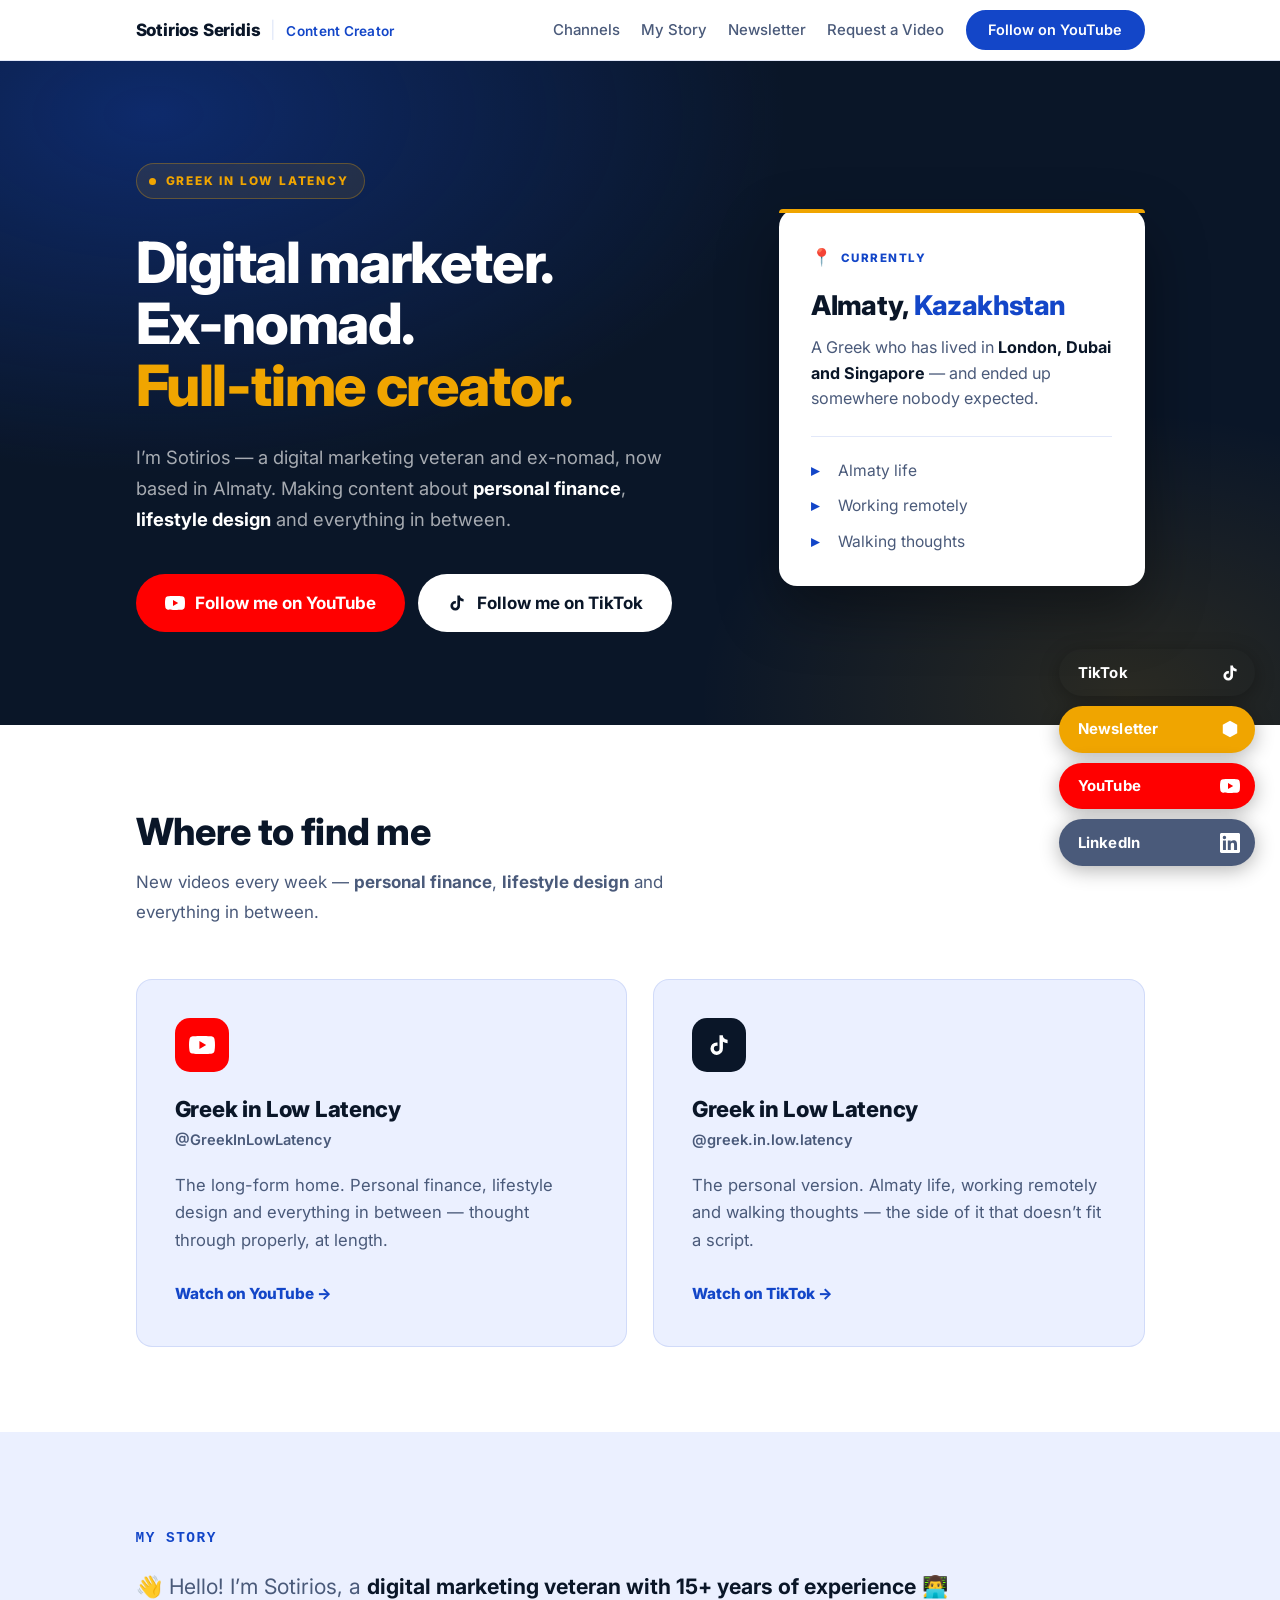
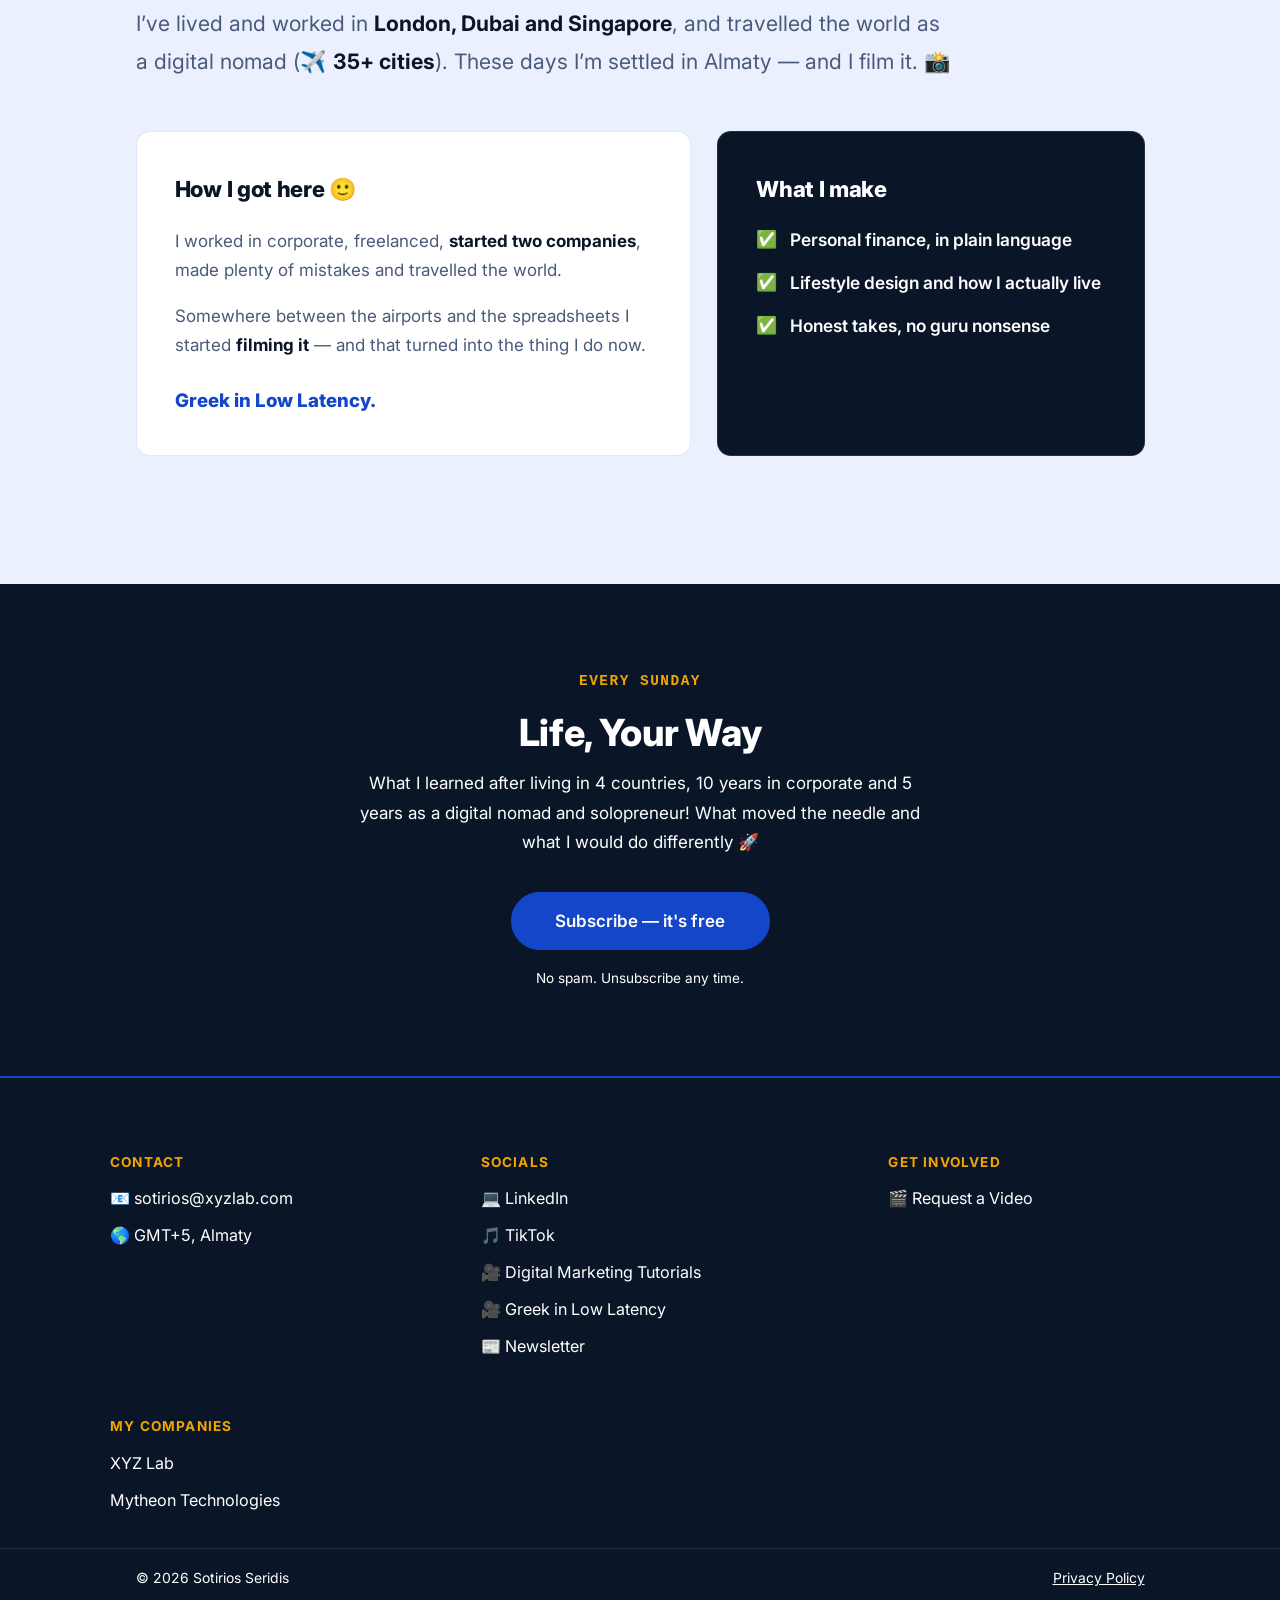
==== index.html @ dbae11f9 "Add the Request a Video Topic page at /request-video A focused landing page for topic suggestions: c" ====
<!DOCTYPE html>
<html lang="en">
<head>
  <!-- Google Tag Manager -->
  <script>(function(w,d,s,l,i){w[l]=w[l]||[];w[l].push({'gtm.start':
  new Date().getTime(),event:'gtm.js'});var f=d.getElementsByTagName(s)[0],
  j=d.createElement(s),dl=l!='dataLayer'?'&l='+l:'';j.async=true;j.src=
  'https://www.googletagmanager.com/gtm.js?id='+i+dl;f.parentNode.insertBefore(j,f);
  })(window,document,'script','dataLayer','GTM-53PJ25VD');</script>
  <!-- End Google Tag Manager -->
  <meta charset="UTF-8" />
  <meta name="viewport" content="width=device-width, initial-scale=1.0" />
  <title>Sotirios Seridis | Digital marketer, ex-nomad, content creator</title>
  <meta name="description" content="Sotirios Seridis — a digital marketing veteran and ex-nomad based in Almaty, making content about personal finance, lifestyle design and everything in between. Watch on YouTube and TikTok." />
  <link rel="canonical" href="https://www.sotirios-seridis.com/" />
  <!-- Open Graph -->
  <meta property="og:type" content="website" />
  <meta property="og:url" content="https://www.sotirios-seridis.com/" />
  <meta property="og:title" content="Sotirios Seridis | Greek in Low Latency" />
  <meta property="og:description" content="Digital marketer, ex-nomad, content creator. Personal finance, lifestyle design and everything in between." />
  <meta property="og:image" content="https://www.sotirios-seridis.com/Sotirios%20Seridis.avif" />
  <meta name="twitter:card" content="summary_large_image" />
  <meta name="twitter:title" content="Sotirios Seridis | Greek in Low Latency" />
  <meta name="twitter:description" content="Digital marketer, ex-nomad, content creator. Personal finance, lifestyle design and everything in between." />
  <meta name="twitter:image" content="https://www.sotirios-seridis.com/Sotirios%20Seridis.avif" />
  <link rel="preconnect" href="https://fonts.googleapis.com" />
  <link rel="preconnect" href="https://fonts.gstatic.com" crossorigin />
  <link href="https://fonts.googleapis.com/css2?family=Inter:wght@400;500;600;700;800&display=swap" rel="stylesheet" />
  <link rel="icon" type="image/x-icon" href="favicon.ico" />
  <link rel="icon" type="image/png" href="favicon.png" />
  <link rel="stylesheet" href="style.css?v=202611080830" />
</head>
<body>
  <!-- Google Tag Manager (noscript) -->
  <noscript><iframe src="https://www.googletagmanager.com/ns.html?id=GTM-53PJ25VD"
  height="0" width="0" style="display:none;visibility:hidden"></iframe></noscript>
  <!-- End Google Tag Manager -->

  <!-- NAV -->
  <header class="nav">
    <div class="container nav__inner">
      <a href="#" class="nav__logo">Sotirios&nbsp;Seridis&nbsp;&nbsp;<span class="nav__sep" aria-hidden="true">|</span>&nbsp;&nbsp;<span class="nav__role">Content&nbsp;Creator</span></a>
      <nav class="nav__links">
        <a href="#channels" class="nav__link">Channels</a>
        <a href="#story" class="nav__link">My Story</a>
        <a href="#newsletter" class="nav__link">Newsletter</a>
        <a href="/request-video" class="nav__link">Request a Video</a>
        <a href="https://www.youtube.com/@GreekInLowLatency" target="_blank" rel="noopener noreferrer" class="btn btn--primary btn--sm">Follow on YouTube</a>
      </nav>
      <button class="nav__burger" aria-label="Open menu" onclick="toggleMenu()">☰</button>
    </div>
    <div class="nav__mobile" id="mobileMenu">
      <a href="#channels" onclick="toggleMenu()">Channels</a>
      <a href="#story" onclick="toggleMenu()">My Story</a>
      <a href="#newsletter" onclick="toggleMenu()">Newsletter</a>
      <a href="/request-video" onclick="toggleMenu()">Request a Video</a>
      <a href="https://www.tiktok.com/@greek.in.low.latency" target="_blank">TikTok</a>
      <a href="https://www.linkedin.com/in/seridis/" target="_blank">LinkedIn</a>
      <a href="https://www.youtube.com/@GreekInLowLatency" target="_blank">YouTube</a>
    </div>
  </header>

  <!-- HERO -->
  <section class="hero">
    <div class="hero__glow" aria-hidden="true"></div>
    <div class="container">
      <div class="hero__inner">
        <div class="hero__content">
          <p class="hero__eyebrow"><span class="hero__pulse" aria-hidden="true"></span>Greek in Low Latency</p>
          <h1 class="hero__h1">Digital marketer.<br>Ex-nomad.<br><span>Full-time creator.</span></h1>
          <p class="hero__sub">I&rsquo;m Sotirios &mdash; a digital marketing veteran and ex-nomad, now based in Almaty. Making content about <strong>personal finance</strong>, <strong>lifestyle design</strong> and everything in between.</p>
          <div class="hero__ctas">
            <a href="https://www.youtube.com/@GreekInLowLatency" target="_blank" rel="noopener noreferrer" class="btn btn--lg hero__social hero__social--yt">
              <svg class="hero__social-icon" viewBox="0 0 24 24" aria-hidden="true"><path d="M23.495 6.205a3.007 3.007 0 00-2.088-2.088c-1.87-.501-9.396-.501-9.396-.501s-7.507-.01-9.396.501A3.007 3.007 0 00.527 6.205a31.247 31.247 0 00-.522 5.805 31.247 31.247 0 00.522 5.783 3.007 3.007 0 002.088 2.088c1.868.502 9.396.502 9.396.502s7.506 0 9.396-.502a3.007 3.007 0 002.088-2.088 31.247 31.247 0 00.5-5.783 31.247 31.247 0 00-.5-5.805zM9.609 15.601V8.408l6.264 3.602z"/></svg>
              Follow me on YouTube
            </a>
            <a href="https://www.tiktok.com/@greek.in.low.latency" target="_blank" rel="noopener noreferrer" class="btn btn--lg hero__social hero__social--tt">
              <svg class="hero__social-icon" viewBox="0 0 24 24" aria-hidden="true"><path d="M16.6 5.82A4.28 4.28 0 0115.54 3h-3.09v12.4a2.59 2.59 0 01-2.59 2.5 2.59 2.59 0 110-5.18c.27 0 .53.04.78.12v-3.2a5.86 5.86 0 00-.78-.05A5.77 5.77 0 1015.63 15V8.9a7.35 7.35 0 004.3 1.38V7.2a4.29 4.29 0 01-3.33-1.38z"/></svg>
              Follow me on TikTok
            </a>
          </div>
        </div>

        <aside class="hero__card">
          <p class="hero__card-eye"><span aria-hidden="true">&#128205;</span>Currently</p>
          <h2 class="hero__card-h">Almaty, <span>Kazakhstan</span></h2>
          <p class="hero__card-sub">A Greek who has lived in <strong>London, Dubai and Singapore</strong> &mdash; and ended up somewhere nobody expected.</p>
          <ul class="hero__card-list">
            <li>Almaty life</li>
            <li>Working remotely</li>
            <li>Walking thoughts</li>
          </ul>
        </aside>
      </div>
    </div>
  </section>

  <!-- CHANNELS -->
  <section class="channels" id="channels">
    <div class="container">
      <h2 class="section-title">Where to find me</h2>
      <p class="section-sub">New videos every week &mdash; <strong>personal finance</strong>, <strong>lifestyle design</strong> and everything in between.</p>

      <div class="channels__grid">
        <a href="https://www.youtube.com/@GreekInLowLatency" target="_blank" rel="noopener noreferrer" class="chan chan--yt">
          <span class="chan__badge" aria-hidden="true">
            <svg viewBox="0 0 24 24"><path d="M23.495 6.205a3.007 3.007 0 00-2.088-2.088c-1.87-.501-9.396-.501-9.396-.501s-7.507-.01-9.396.501A3.007 3.007 0 00.527 6.205a31.247 31.247 0 00-.522 5.805 31.247 31.247 0 00.522 5.783 3.007 3.007 0 002.088 2.088c1.868.502 9.396.502 9.396.502s7.506 0 9.396-.502a3.007 3.007 0 002.088-2.088 31.247 31.247 0 00.5-5.783 31.247 31.247 0 00-.5-5.805zM9.609 15.601V8.408l6.264 3.602z"/></svg>
          </span>
          <h3 class="chan__name">Greek in Low Latency</h3>
          <p class="chan__handle">@GreekInLowLatency</p>
          <p class="chan__desc">The long-form home. Personal finance, lifestyle design and everything in between &mdash; thought through properly, at length.</p>
          <span class="chan__cta">Watch on YouTube &rarr;</span>
        </a>

        <a href="https://www.tiktok.com/@greek.in.low.latency" target="_blank" rel="noopener noreferrer" class="chan chan--tt">
          <span class="chan__badge" aria-hidden="true">
            <svg viewBox="0 0 24 24"><path d="M16.6 5.82A4.28 4.28 0 0115.54 3h-3.09v12.4a2.59 2.59 0 01-2.59 2.5 2.59 2.59 0 110-5.18c.27 0 .53.04.78.12v-3.2a5.86 5.86 0 00-.78-.05A5.77 5.77 0 1015.63 15V8.9a7.35 7.35 0 004.3 1.38V7.2a4.29 4.29 0 01-3.33-1.38z"/></svg>
          </span>
          <h3 class="chan__name">Greek in Low Latency</h3>
          <p class="chan__handle">@greek.in.low.latency</p>
          <p class="chan__desc">The personal version. Almaty life, working remotely and walking thoughts &mdash; the side of it that doesn&rsquo;t fit a script.</p>
          <span class="chan__cta">Watch on TikTok &rarr;</span>
        </a>
      </div>
    </div>
  </section>

  <!-- MY STORY -->
  <section class="story" id="story">
    <div class="container">
      <p class="eyebrow">My story</p>
      <p class="story__lead">&#128075; Hello! I&rsquo;m Sotirios, a <strong>digital marketing veteran with 15+ years of experience</strong> &#128104;&zwj;&#128187; I&rsquo;ve lived and worked in <strong>London, Dubai and Singapore</strong>, and travelled the world as a digital nomad (&#9992;&#65039; <strong>35+ cities</strong>). These days I&rsquo;m settled in Almaty &mdash; and I film it. &#128248;</p>

      <div class="story__grid">
        <div class="story__card">
          <h3 class="story__h3">How I got here &#128578;</h3>
          <p>I worked in corporate, freelanced, <strong>started two companies</strong>, made plenty of mistakes and travelled the world.</p>
          <p>Somewhere between the airports and the spreadsheets I started <strong>filming it</strong> &mdash; and that turned into the thing I do now.</p>
          <p class="story__punch">Greek in Low Latency.</p>
        </div>

        <div class="story__card story__card--style">
          <h3 class="story__h3">What I make</h3>
          <ul class="story__ticks">
            <li>Personal finance, in plain language</li>
            <li>Lifestyle design and how I actually live</li>
            <li>Honest takes, no guru nonsense</li>
          </ul>
        </div>
      </div>
    </div>
  </section>

  <!-- NEWSLETTER -->
  <section class="newsletter" id="newsletter">
    <div class="container">
      <p class="eyebrow eyebrow--light" style="text-align:center;">Every Sunday</p>
      <h2 class="section-title section-title--light">Life, Your Way</h2>
      <p class="section-sub section-sub--light" style="margin-left:auto;margin-right:auto;text-align:center;">What I learned after living in 4 countries, 10 years in corporate and 5 years as a digital nomad and solopreneur! What moved the needle and what I would do differently 🚀</p>
      <div class="newsletter__cta">
        <a href="https://sotirios.beehiiv.com/subscribe" target="_blank" class="btn btn--primary btn--lg">Subscribe — it's free</a>
        <p class="newsletter__footnote">No spam. Unsubscribe any time.</p>
      </div>
    </div>
  </section>

  <!-- FOOTER -->
  <footer class="footer">
    <div class="container footer__inner">
      <div class="footer__cols">
        <div>
          <h4 class="footer__subtitle">Contact</h4>
          <ul class="footer__list">
            <li>📧 <a href="mailto:sotirios@xyzlab.com">sotirios@xyzlab.com</a></li>
            <li>🌎 GMT+5, Almaty</li>
          </ul>
        </div>
        <div>
          <h4 class="footer__subtitle">Socials</h4>
          <ul class="footer__list">
            <li>💻 <a href="https://www.linkedin.com/in/seridis/" target="_blank">LinkedIn</a></li>
            <li>🎵 <a href="https://www.tiktok.com/@greek.in.low.latency" target="_blank">TikTok</a></li>
            <li>🎥 <a href="https://www.youtube.com/@xyzl" target="_blank">Digital Marketing Tutorials</a></li>
            <li>🎥 <a href="https://www.youtube.com/@GreekInLowLatency" target="_blank">Greek in Low Latency</a></li>
            <li>📰 <a href="https://sotirios.beehiiv.com/subscribe" target="_blank">Newsletter</a></li>
          </ul>
        </div>
        <div>
          <h4 class="footer__subtitle">Get Involved</h4>
          <ul class="footer__list">
            <li>🎬 <a href="/request-video">Request a Video</a></li>
          </ul>
        </div>
        <div>
          <h4 class="footer__subtitle">My Companies</h4>
          <ul class="footer__list">
            <li><a href="https://www.xyzlab.com/" target="_blank">XYZ Lab</a></li>
            <li><a href="https://www.mytheon.co/" target="_blank">Mytheon Technologies</a></li>
          </ul>
        </div>
      </div>
    </div>
    <div class="footer__bottom">
      <div class="container footer__bottom-inner">
        <p>© 2026 Sotirios Seridis</p>
        <a href="/privacy.html" class="footer__privacy">Privacy Policy</a>
      </div>
    </div>
  </footer>

  <!-- FLOATING BUTTONS -->
  <div class="floating-btns">
    <a href="https://www.tiktok.com/@greek.in.low.latency" target="_blank" rel="noopener noreferrer" class="floating-btn floating-btn--tiktok" aria-label="TikTok">
      <span class="floating-btn__label">TikTok</span>
      <svg class="floating-btn__icon" viewBox="0 0 24 24" fill="white" xmlns="http://www.w3.org/2000/svg"><path d="M16.6 5.82A4.28 4.28 0 0115.54 3h-3.09v12.4a2.59 2.59 0 01-2.59 2.5 2.59 2.59 0 110-5.18c.27 0 .53.04.78.12v-3.2a5.86 5.86 0 00-.78-.05A5.77 5.77 0 1015.63 15V8.9a7.35 7.35 0 004.3 1.38V7.2a4.29 4.29 0 01-3.33-1.38z"/></svg>
    </a>
    <a href="https://sotirios.beehiiv.com/subscribe" target="_blank" class="floating-btn floating-btn--beehiiv" aria-label="Newsletter">
      <span class="floating-btn__label">Newsletter</span>
      <svg class="floating-btn__icon" viewBox="0 0 24 24" fill="white" xmlns="http://www.w3.org/2000/svg"><path d="M12 2l8.66 5v10L12 22l-8.66-5V7z"/></svg>
    </a>
    <a href="https://www.youtube.com/@GreekInLowLatency" target="_blank" class="floating-btn floating-btn--youtube" aria-label="YouTube">
      <span class="floating-btn__label">YouTube</span>
      <svg class="floating-btn__icon" viewBox="0 0 24 24" fill="white" xmlns="http://www.w3.org/2000/svg"><path d="M23.495 6.205a3.007 3.007 0 00-2.088-2.088c-1.87-.501-9.396-.501-9.396-.501s-7.507-.01-9.396.501A3.007 3.007 0 00.527 6.205a31.247 31.247 0 00-.522 5.805 31.247 31.247 0 00.522 5.783 3.007 3.007 0 002.088 2.088c1.868.502 9.396.502 9.396.502s7.506 0 9.396-.502a3.007 3.007 0 002.088-2.088 31.247 31.247 0 00.5-5.783 31.247 31.247 0 00-.5-5.805zM9.609 15.601V8.408l6.264 3.602z"/></svg>
    </a>
    <a href="https://www.linkedin.com/in/seridis/" target="_blank" class="floating-btn floating-btn--linkedin" aria-label="LinkedIn">
      <span class="floating-btn__label">LinkedIn</span>
      <svg class="floating-btn__icon" viewBox="0 0 24 24" fill="white" xmlns="http://www.w3.org/2000/svg"><path d="M20.447 20.452h-3.554v-5.569c0-1.328-.027-3.037-1.852-3.037-1.853 0-2.136 1.445-2.136 2.939v5.667H9.351V9h3.414v1.561h.046c.477-.9 1.637-1.85 3.37-1.85 3.601 0 4.267 2.37 4.267 5.455v6.286zM5.337 7.433a2.062 2.062 0 01-2.063-2.065 2.064 2.064 0 112.063 2.065zm1.782 13.019H3.555V9h3.564v11.452zM22.225 0H1.771C.792 0 0 .774 0 1.729v20.542C0 23.227.792 24 1.771 24h20.451C23.2 24 24 23.227 24 22.271V1.729C24 .774 23.2 0 22.222 0h.003z"/></svg>
    </a>
  </div>

  <script>
    function toggleMenu() {
      document.getElementById('mobileMenu').classList.toggle('nav__mobile--open');
    }
    document.querySelectorAll('a[target="_blank"]').forEach(a => {
      a.rel = 'noopener noreferrer';
    });
  </script>

</body>
</html>
---- style.css ----
/* ============================================================
   SOTIRIOS SERIDIS — Reset Call
   ============================================================ */

*, *::before, *::after { box-sizing: border-box; margin: 0; padding: 0; }

:root {
  --bg:         #FFFFFF;
  --ink:        #0A1628;
  --accent:     #1346C8;
  --accent-dk:  #0D3BAA;
  --muted:      #4A5A7A;
  --surface:    #EBF0FF;
  --surface-2:  #D6E1FF;
  --dark:       #0A1628;
  --dark-2:     #142040;
  --gold:       #F0A500;
  --border:     rgba(19,70,200,0.12);
  --radius:     10px;
  --max-w:      1060px;
}

html { scroll-behavior: smooth; font-size: 17px; }

body {
  font-family: 'Inter', -apple-system, BlinkMacSystemFont, 'Segoe UI', sans-serif;
  color: var(--ink);
  background: var(--bg);
  line-height: 1.75;
  -webkit-font-smoothing: antialiased;
}

a { color: inherit; text-decoration: none; }

.container {
  max-width: var(--max-w);
  margin: 0 auto;
  padding: 0 1.5rem;
}

/* ── BUTTONS ── */
.btn {
  display: inline-block;
  padding: 0.8rem 1.75rem;
  border-radius: 50px;
  font-weight: 600;
  font-size: 0.92rem;
  cursor: pointer;
  transition: all 0.18s;
  line-height: 1.2;
  white-space: nowrap;
  border: 2px solid transparent;
}
.btn--primary { background: var(--accent); color: #fff; border-color: var(--accent); }
.btn--primary:hover { background: var(--accent-dk); border-color: var(--accent-dk); transform: translateY(-1px); }
.btn--ghost { background: transparent; color: var(--ink); border-color: var(--border); }
.btn--ghost:hover { border-color: var(--accent); color: var(--accent); }
.btn--ghost-light { background: transparent; color: #fff; border-color: rgba(255,255,255,0.35); }
.btn--ghost-light:hover { border-color: #fff; background: rgba(255,255,255,0.08); }
.btn--sm { padding: 0.55rem 1.2rem; font-size: 0.85rem; }

/* ── SECTION HELPERS ── */
.eyebrow {
  font-size: 0.85rem;
  font-weight: 700;
  letter-spacing: 1.5px;
  text-transform: uppercase;
  color: var(--gold);
  margin-bottom: 1rem;
  font-family: 'Courier New', monospace;
}
.eyebrow--muted { color: var(--muted); }
.eyebrow--light { color: var(--gold); }
.section-title {
  font-size: clamp(1.6rem, 3vw, 2.2rem);
  font-weight: 800;
  color: var(--ink);
  line-height: 1.2;
  letter-spacing: -0.3px;
  margin-bottom: 0.75rem;
}
.section-title--light { color: #fff; }
.section-title--xl { font-size: clamp(2rem, 4.5vw, 3rem); }
.section-sub {
  color: var(--muted);
  max-width: 560px;
  margin-bottom: 2.5rem;
  font-size: 1rem;
}
.section-sub--light { color: #fff; }

/* ── NAV ── */
.nav {
  position: sticky;
  top: 0;
  z-index: 100;
  background: rgba(255,255,255,0.94);
  border-bottom: 1px solid var(--border);
  backdrop-filter: blur(10px);
  -webkit-backdrop-filter: blur(10px);
}
.nav__inner {
  display: flex;
  align-items: center;
  justify-content: space-between;
  height: 60px;
}
.nav__logo { font-weight: 800; font-size: 1rem; color: var(--ink); letter-spacing: -0.2px; }
.nav__links { display: flex; align-items: center; gap: 1.25rem; }
.nav__link { color: var(--muted); font-size: 0.88rem; font-weight: 500; transition: color 0.15s; }
.nav__link:hover { color: var(--ink); }
.nav__burger { display: none; background: none; border: none; color: var(--ink); font-size: 1.4rem; cursor: pointer; }
.nav__mobile {
  display: none; flex-direction: column;
  background: var(--bg); padding: 1rem 1.5rem; gap: 1rem;
  border-top: 1px solid var(--border);
}
.nav__mobile a { color: var(--ink); font-size: 1rem; font-weight: 500; }
.nav__mobile .btn { text-align: center; }
.nav__mobile--open { display: flex; }

/* ── HERO ── */
.hero {
  position: relative;
  overflow: hidden;
  background: var(--dark);
  padding: 6rem 0 5.5rem;
  isolation: isolate;
}
.hero__glow {
  position: absolute; inset: 0; z-index: -1; pointer-events: none;
  background:
    radial-gradient(60rem 34rem at 12% 8%, rgba(19,70,200,0.42), transparent 62%),
    radial-gradient(42rem 28rem at 88% 96%, rgba(240,165,0,0.14), transparent 60%);
}
.hero__inner { display: flex; align-items: center; gap: 4rem; max-width: var(--max-w); }
.hero__content { flex: 1; min-width: 0; }

.hero__eyebrow {
  display: inline-flex; align-items: center; gap: 0.55rem;
  font-size: 0.7rem; font-weight: 800; letter-spacing: 1.8px;
  text-transform: uppercase; color: var(--gold);
  background: rgba(240,165,0,0.1);
  border: 1px solid rgba(240,165,0,0.3);
  border-radius: 50px; padding: 0.4rem 0.9rem 0.4rem 0.75rem;
  margin-bottom: 1.9rem;
}
.hero__pulse {
  width: 7px; height: 7px; border-radius: 50%;
  background: var(--gold); flex-shrink: 0;
  box-shadow: 0 0 0 0 rgba(240,165,0,0.6);
  animation: heroPulse 2.4s ease-out infinite;
}
@keyframes heroPulse {
  0%   { box-shadow: 0 0 0 0 rgba(240,165,0,0.55); }
  70%  { box-shadow: 0 0 0 7px rgba(240,165,0,0); }
  100% { box-shadow: 0 0 0 0 rgba(240,165,0,0); }
}

.hero__h1 {
  font-size: clamp(2.2rem, 4.8vw, 3.35rem);
  font-weight: 800; line-height: 1.08; letter-spacing: -1.4px;
  color: #fff; margin-bottom: 1.5rem;
}
.hero__h1 span { color: var(--gold); }

.hero__sub {
  font-size: 1.08rem; color: rgba(255,255,255,0.64);
  line-height: 1.7; max-width: 32rem; margin-bottom: 2.25rem;
}
.hero__sub strong { color: #fff; font-weight: 700; }

.hero__ctas { display: flex; gap: 0.75rem; flex-wrap: wrap; align-items: center; }
.hero__ctas .btn--lg { padding-left: 1.6rem; padding-right: 1.6rem; }
.hero__social {
  display: inline-flex; align-items: center; gap: 0.6rem;
  color: #fff; font-weight: 700;
  border-color: transparent;
}
.hero__social-icon { width: 20px; height: 20px; flex-shrink: 0; fill: currentColor; }
.hero__social--yt { background: #FF0000; }
.hero__social--yt:hover { background: #d90000; transform: translateY(-2px); }
.hero__social--tt { background: #fff; color: #0A1628; }
.hero__social--tt:hover { background: rgba(255,255,255,0.86); transform: translateY(-2px); }

/* ── HERO "currently" CARD ── */
.hero__card {
  flex-shrink: 0; width: 21.5rem; position: relative;
  background: #fff; border-radius: 18px;
  padding: 2rem 1.9rem 1.9rem;
  box-shadow: 0 24px 60px rgba(0,0,0,0.38);
}
.hero__card::before {
  content: ''; position: absolute; left: 0; right: 0; top: 0; height: 4px;
  background: var(--gold); border-radius: 18px 18px 0 0;
}
.hero__card-eye {
  display: flex; align-items: center; gap: 0.5rem;
  font-size: 0.68rem; font-weight: 800; letter-spacing: 1.5px;
  text-transform: uppercase; color: var(--accent); margin-bottom: 1rem;
}
.hero__card-eye span { font-size: 1rem; letter-spacing: 0; }
.hero__card-h {
  font-size: 1.6rem; font-weight: 800; letter-spacing: -0.6px;
  line-height: 1.2; color: var(--ink); margin-bottom: 0.7rem;
}
.hero__card-h span { color: var(--accent); }
.hero__card-sub { font-size: 0.95rem; color: var(--muted); line-height: 1.6; margin-bottom: 1.4rem; }
.hero__card-sub strong { color: var(--ink); font-weight: 700; }
.hero__card-list {
  list-style: none; display: flex; flex-direction: column; gap: 0.7rem;
  padding-top: 1.3rem; border-top: 1px solid var(--border);
}
.hero__card-list li {
  font-size: 0.92rem; color: var(--muted); line-height: 1.5;
  padding-left: 1.6rem; position: relative;
}
.hero__card-list li::before {
  content: '\25B8'; position: absolute; left: 0; top: 0;
  color: var(--accent); font-weight: 800;
}

@media (prefers-reduced-motion: reduce) { .hero__pulse { animation: none; } }

@media (max-width: 900px) {
  .hero { padding: 4.5rem 0 4rem; }
  .hero__inner { flex-direction: column; align-items: stretch; gap: 2.75rem; }
  .hero__card { width: 100%; max-width: 30rem; padding: 1.75rem 1.6rem 1.6rem; }
  .hero__sub { max-width: none; }
}
@media (max-width: 460px) {
  .hero__h1 { letter-spacing: -0.8px; }
}

/* ══ CHANNELS ══ */
.channels { background: var(--bg); padding: 5rem 0; }
.channels .section-sub { margin-bottom: 3rem; }
.channels__grid { display: grid; grid-template-columns: repeat(2, 1fr); gap: 1.5rem; }
.chan {
  display: flex; flex-direction: column; align-items: flex-start;
  background: var(--surface); border: 1px solid var(--border);
  border-radius: 16px; padding: 2.25rem;
  transition: transform .18s, box-shadow .18s, border-color .18s;
}
.chan:hover { transform: translateY(-4px); box-shadow: 0 16px 40px rgba(10,22,40,0.12); }
.chan--yt:hover { border-color: #FF0000; }
.chan--tt:hover { border-color: var(--ink); }
.chan__badge {
  display: flex; align-items: center; justify-content: center;
  width: 54px; height: 54px; border-radius: 15px; margin-bottom: 1.4rem;
}
.chan__badge svg { width: 26px; height: 26px; fill: #fff; }
.chan--yt .chan__badge { background: #FF0000; }
.chan--tt .chan__badge { background: var(--ink); }
.chan__name {
  font-size: 1.3rem; font-weight: 800; letter-spacing: -0.3px;
  color: var(--ink); line-height: 1.25; margin-bottom: 0.25rem;
}
.chan__handle {
  font-size: 0.86rem; font-weight: 600; color: var(--muted);
  margin-bottom: 1.1rem; word-break: break-word;
}
.chan__desc { font-size: 0.98rem; color: var(--muted); line-height: 1.65; margin-bottom: 1.6rem; }
.chan__cta { margin-top: auto; font-size: 0.9rem; font-weight: 800; color: var(--accent); transition: transform .18s; }
.chan:hover .chan__cta { transform: translateX(3px); }
@media (max-width: 760px) {
  .channels { padding: 4rem 0; }
  .channels__grid { grid-template-columns: 1fr; }
  .chan { padding: 1.85rem; }
}

/* ── PROBLEM ── */
.problem {
  background: var(--dark);
  padding: 5rem 0;
  color: #fff;
}
.problem__header { margin-bottom: 3rem; }
.problem__grid {
  display: grid;
  grid-template-columns: repeat(3, 1fr);
  gap: 2rem;
}
.problem-block {
  padding-top: 1.25rem;
  border-top: 2px solid var(--accent);
}
.problem-block__num {
  font-size: 0.72rem;
  font-weight: 700;
  letter-spacing: 2px;
  color: var(--accent);
  margin-bottom: 0.9rem;
  font-family: 'Courier New', monospace;
}
.problem-block p {
  font-size: 1rem;
  color: #fff;
  line-height: 1.7;
  font-weight: 500;
}
.problem-block--cta {
  border-top-color: var(--gold);
  display: flex;
  align-items: center;
}
.problem-block--cta p {
  font-size: 1.15rem;
  font-weight: 700;
  color: #fff;
  line-height: 1.5;
}
.problem-block--cta strong { color: var(--gold); }

/* ── PATH ── */
.path {
  background: var(--surface);
  padding: 5rem 0;
}
.path__grid {
  display: grid;
  grid-template-columns: repeat(3, 1fr);
  gap: 1.5rem;
  margin-top: 3rem;
}
.path-card {
  background: var(--bg);
  border-radius: var(--radius);
  padding: 2rem;
  border: 1px solid var(--border);
  border-top: 3px solid var(--gold);
  transition: box-shadow 0.2s, transform 0.2s;
}
.path-card:hover { transform: translateY(-2px); box-shadow: 0 6px 20px rgba(19,70,200,0.1); }
.path-card__icon { font-size: 1.4rem; margin-bottom: 1rem; }
.path-card__title { font-size: 1rem; font-weight: 700; color: var(--ink); margin-bottom: 0.5rem; }
.path-card__desc { font-size: 0.9rem; color: var(--muted); line-height: 1.65; }

/* ── PROOF ── */
.proof {
  background: var(--bg);
  padding: 5rem 0;
  border-top: 1px solid var(--border);
}
.proof__timeline {
  display: flex;
  flex-direction: column;
  margin: 3rem 0 3rem;
  padding-left: 2.5rem;
  border-left: 3px solid var(--accent);
  position: relative;
}
.proof__stop {
  display: grid;
  grid-template-columns: 160px 1fr;
  gap: 1.5rem;
  align-items: baseline;
  padding: 1.25rem 0;
  border-bottom: 1px solid var(--border);
  background: transparent;
  border-radius: 0;
  border-top: none;
  position: relative;
}
.proof__stop::before {
  content: '';
  position: absolute;
  left: -3rem;
  top: 1.5rem;
  width: 11px;
  height: 11px;
  background: var(--accent);
  border-radius: 50%;
  border: 2px solid var(--bg);
  box-shadow: 0 0 0 2px var(--accent);
}
.proof__stop:last-child { border-bottom: none; }
.proof__city {
  font-size: 0.78rem;
  font-weight: 800;
  color: var(--accent);
  letter-spacing: 1.5px;
  text-transform: uppercase;
  font-family: 'Courier New', monospace;
}
.proof__note {
  font-size: 0.92rem;
  color: var(--muted);
  font-weight: 500;
  line-height: 1.55;
}
.proof__arrow { display: none; }
.proof__punchy { margin-bottom: 2rem; }
.proof__punchy p {
  font-size: clamp(1.15rem, 2.5vw, 1.55rem);
  font-weight: 800;
  color: var(--ink);
  line-height: 1.35;
  margin-bottom: 0;
}
.proof__body { max-width: 640px; }
.proof__body p {
  font-size: 1rem;
  color: var(--muted);
  line-height: 1.85;
  margin-bottom: 1rem;
}
.proof__body p strong { color: var(--ink); }

/* ── OFFER ── */
.offer {
  background: var(--dark);
  padding: 5rem 0;
  color: #fff;
}
.offer__inner {
  display: grid;
  grid-template-columns: 1fr 1fr;
  gap: 5rem;
  align-items: start;
}
.offer__left h2 {
  font-size: clamp(1.8rem, 3vw, 2.6rem);
  font-weight: 800;
  color: #fff;
  letter-spacing: -0.4px;
  line-height: 1.12;
  margin-bottom: 0.4rem;
}
.offer__duration {
  color: #fff;
  font-size: 0.88rem;
  margin-bottom: 2.5rem;
  font-family: 'Courier New', monospace;
  letter-spacing: 1px;
}
.offer__list {
  list-style: none;
  display: flex;
  flex-direction: column;
  gap: 1rem;
  margin-bottom: 2.5rem;
}
.offer__list li {
  display: flex;
  gap: 0.75rem;
  font-size: 0.97rem;
  color: #fff;
  line-height: 1.55;
}
.offer__list li::before {
  content: '→';
  color: var(--accent);
  flex-shrink: 0;
  font-weight: 700;
  margin-top: 0.05rem;
}
.offer__price {
  font-size: 1.6rem;
  font-weight: 800;
  color: #fff;
  letter-spacing: -0.5px;
  margin-bottom: 0.2rem;
}
.offer__price-note { font-size: 0.8rem; color: #fff; margin-bottom: 2rem; }
.offer__not-for {
  margin-top: 2rem;
  padding-top: 1.5rem;
  border-top: 1px solid rgba(255,255,255,0.08);
}
.offer__not-for h4 {
  font-size: 0.7rem;
  font-weight: 700;
  letter-spacing: 1.5px;
  text-transform: uppercase;
  color: #fff;
  margin-bottom: 0.75rem;
}
.offer__not-for ul { list-style: none; display: flex; flex-direction: column; gap: 0.5rem; }
.offer__not-for ul li {
  font-size: 0.88rem;
  color: #fff;
  padding-left: 1.1rem;
  position: relative;
  line-height: 1.5;
}
.offer__not-for ul li::before { content: '×'; position: absolute; left: 0; color: rgba(255,255,255,0.6); }

.offer__what-next { list-style: none; display: flex; flex-direction: column; gap: 1rem; margin-top: 1.5rem; }
.offer__what-next li { font-size: 0.92rem; color: #fff; line-height: 1.55; padding-left: 1.5rem; position: relative; }
.offer__what-next li::before { content: '✓'; position: absolute; left: 0; color: var(--accent); font-weight: 700; }

.offer__form-wrap {
  background: rgba(255,255,255,0.04);
  border: 1px solid rgba(255,255,255,0.09);
  border-radius: var(--radius);
  padding: 2.5rem;
}
.offer__form-wrap h3 {
  font-size: 1rem;
  font-weight: 700;
  color: #fff;
  margin-bottom: 1.5rem;
  letter-spacing: 0.2px;
}
.offer__pricing {
  margin-bottom: 2rem;
  padding: 1.5rem;
  background: rgba(255,255,255,0.05);
  border-radius: var(--radius);
  border: 1px solid rgba(255,255,255,0.1);
}
.offer__price-main {
  font-size: 2rem;
  font-weight: 800;
  color: var(--gold);
  letter-spacing: -0.5px;
  line-height: 1;
  margin-bottom: 0.35rem;
}
.offer__price-main span { font-size: 1rem; font-weight: 500; color: rgba(255,255,255,0.6); }
.offer__price-terms {
  font-size: 0.85rem;
  color: rgba(255,255,255,0.7);
  font-family: 'Courier New', monospace;
  letter-spacing: 0.5px;
  margin-bottom: 0.75rem;
}
.offer__bonus {
  font-size: 0.88rem;
  color: var(--gold);
  font-weight: 600;
  padding: 0.5rem 0.75rem;
  background: rgba(240,165,0,0.12);
  border-radius: 6px;
  border-left: 3px solid var(--gold);
}
.offer__guarantee {
  margin-top: 1.5rem;
  margin-bottom: 2rem;
  padding: 1rem 1.25rem;
  background: rgba(255,255,255,0.04);
  border-radius: var(--radius);
  border-left: 3px solid var(--gold);
  font-size: 0.88rem;
  color: rgba(255,255,255,0.85);
  line-height: 1.55;
}
.offer__guarantee strong { color: var(--gold); }

/* ── PROGRAMME PREVIEW (after cal embed) ── */
.programme-preview {
  margin-top: 3rem;
  padding-top: 2.5rem;
  border-top: 1px solid var(--border);
}
.programme-preview__intro {
  font-size: 0.85rem;
  font-weight: 700;
  letter-spacing: 1.5px;
  text-transform: uppercase;
  color: var(--gold);
  margin-bottom: 1.5rem;
  font-family: 'Courier New', monospace;
}
.programme-preview__steps {
  display: grid;
  grid-template-columns: repeat(3, 1fr);
  gap: 1.5rem;
  margin-bottom: 1.5rem;
}
.programme-preview__step {
  display: flex;
  flex-direction: column;
  gap: 0.5rem;
  padding: 1.25rem;
  background: var(--surface);
  border-radius: var(--radius);
  border-top: 3px solid var(--gold);
}
.programme-preview__num {
  font-size: 2rem;
  line-height: 1;
  margin-bottom: 0.35rem;
}
.programme-preview__step strong {
  font-size: 0.92rem;
  color: var(--ink);
  display: block;
  margin-bottom: 0.25rem;
}
.programme-preview__step p {
  font-size: 0.82rem;
  color: var(--muted);
  line-height: 1.55;
  margin: 0;
}
.programme-preview__details {
  border-radius: var(--radius);
  border: 1px solid rgba(240,165,0,0.25);
  overflow: hidden;
}
.programme-preview__price {
  font-size: 0.92rem;
  color: var(--ink);
  font-weight: 600;
  padding: 0.9rem 1.25rem;
  text-align: center;
  background: var(--surface);
  border-bottom: 1px solid rgba(240,165,0,0.2);
}
.programme-preview__offer {
  font-size: 0.88rem;
  color: var(--gold);
  font-weight: 700;
  padding: 0.75rem 1.25rem;
  background: rgba(240,165,0,0.08);
  text-align: center;
}
@media (max-width: 768px) {
  .programme-preview__steps { grid-template-columns: 1fr; }
}

/* ── STATS ── */
.stats-bar {
  background: #EBF0FF;
  border-top: 1px solid var(--border);
  border-bottom: 1px solid var(--border);
  padding: 3rem 0;
}
.stats-bar__inner {
  display: grid;
  grid-template-columns: repeat(3, 1fr);
  gap: 2rem;
  text-align: center;
}
.stat-item { padding: 0 1rem; }
.stat-item + .stat-item { border-left: 1px solid var(--border); }
.stat-item__number {
  font-size: clamp(1.8rem, 4vw, 2.6rem);
  font-weight: 800;
  color: var(--accent);
  line-height: 1;
  margin-bottom: 0.4rem;
  letter-spacing: -1px;
  font-family: 'Courier New', monospace;
}
.stat-item__label { font-size: 0.88rem; color: var(--muted); font-weight: 500; }

/* ── NEWSLETTER ── */
.newsletter { background: var(--dark, #0A1628); padding: 5rem 0; text-align: center; color: #fff; }
.newsletter .section-sub { margin: 0 auto 2rem; }
.newsletter__cta { margin-top: 0.5rem; }
.btn--lg { padding: 1rem 2.5rem; font-size: 1rem; }
.newsletter__footnote { margin-top: 1rem; font-size: 0.8rem; color: #fff; }

/* ── MID-PAGE CTA ── */
.mid-cta {
  background: var(--accent);
  padding: 3rem 0;
}
.mid-cta__inner {
  display: flex;
  align-items: center;
  justify-content: space-between;
  gap: 2rem;
  flex-wrap: wrap;
}
.mid-cta p {
  font-size: clamp(1.25rem, 2.5vw, 1.65rem);
  font-weight: 800;
  color: #fff;
  line-height: 1.3;
  margin: 0;
}

/* ── YOUTUBE ── */
.yt-section { padding: 5rem 0; background: var(--surface); text-align: center; }
.yt-section .section-sub { margin-left: auto; margin-right: auto; }
.yt-grid { display: grid; grid-template-columns: 1fr 1fr; gap: 2rem; margin-top: 3rem; text-align: left; }
.yt-grid--solo {
  grid-template-columns: 1fr;
  max-width: 560px;
  margin-left: auto;
  margin-right: auto;
}
.yt-card {
  display: flex; flex-direction: column;
  background: var(--bg); border-radius: var(--radius);
  border: 1px solid var(--border); border-top: 3px solid #ff0000;
  padding: 2rem; text-decoration: none;
  transition: transform 0.2s, box-shadow 0.2s;
}
.yt-card:hover { transform: translateY(-4px); box-shadow: 0 12px 32px rgba(255,0,0,0.07); }
.yt-card__badge {
  display: inline-flex; align-items: center; gap: 0.5rem;
  background: #ff0000; color: #fff;
  font-size: 0.75rem; font-weight: 700; letter-spacing: 0.5px;
  padding: 0.3rem 0.75rem; border-radius: 50px;
  margin-bottom: 1.25rem; align-self: flex-start;
}
.yt-card__icon { width: 14px; height: 14px; flex-shrink: 0; }
.yt-card__name { font-size: 1.3rem; font-weight: 800; color: var(--ink); margin-bottom: 0.25rem; letter-spacing: -0.3px; }
.yt-card__handle { font-size: 0.82rem; color: #ff0000; font-weight: 600; margin-bottom: 1rem; }
.yt-card__desc { font-size: 0.93rem; color: var(--muted); line-height: 1.75; flex-grow: 1; margin-bottom: 1.5rem; }
.yt-card__cta { font-size: 0.88rem; font-weight: 700; color: #ff0000; align-self: flex-start; }
.yt-card:hover .yt-card__cta { opacity: 0.75; }

/* ── ABOUT ── */
.about-section { background: var(--surface); padding: 5rem 0; border-top: 1px solid var(--border); }
.about-section__inner { max-width: 640px; }
.about-section p { color: var(--muted); font-size: 1rem; line-height: 1.85; margin-bottom: 1.25rem; }
.about-section p:last-of-type { margin-bottom: 0; }
.about-section strong { color: var(--ink); }

/* ── COACHING / BOOKING FORM ── */
.coaching { padding: 5rem 0; background: var(--surface); text-align: center; }
.coaching .section-sub { margin-left: auto; margin-right: auto; }
.coaching__form {
  margin-top: 2.5rem;
  background: var(--bg);
  border-radius: var(--radius);
  border: 1px solid var(--border);
  padding: 2rem;
  text-align: left;
}
.coaching__form iframe { display: block; }

/* ── OFFER FAQ LINK ── */
.offer__faq-link {
  display: inline-block;
  margin-top: 1rem;
  font-size: 0.88rem;
  font-weight: 600;
  color: var(--gold);
  text-decoration: none;
  transition: opacity 0.2s;
}
.offer__faq-link:hover { opacity: 0.75; }

/* ── FOOTER ── */
.footer { background: var(--dark); color: #fff; border-top: 2px solid var(--accent); }
.footer__inner { padding: 3rem 0 2rem; }
.footer__title { font-size: 1.3rem; font-weight: 800; color: #fff; margin-bottom: 1.25rem; }
.footer__cols { display: grid; grid-template-columns: repeat(3, auto); gap: 2rem 3rem; }
.footer__subtitle {
  font-size: 0.8rem; font-weight: 700; text-transform: uppercase;
  letter-spacing: 1.2px; color: var(--gold); margin: 1.25rem 0 0.6rem;
}
.footer__list { list-style: none; display: flex; flex-direction: column; gap: 0.5rem; }
.footer__list li { font-size: 0.95rem; color: #fff; }
.footer__list a { color: #fff; transition: color 0.2s; }
.footer__list a:hover { color: var(--accent); }
.footer__bottom { border-top: 1px solid rgba(255,255,255,0.1); padding: 1rem 0; }
.footer__bottom-inner { display: flex; align-items: center; justify-content: space-between; flex-wrap: wrap; gap: 0.75rem; }
.footer__bottom-inner p { font-size: 0.82rem; color: #fff; }
.footer__privacy { font-size: 0.82rem; color: #fff; text-decoration: underline; }
.footer__privacy:hover { color: var(--accent); }
.footer__link { color: #fff; text-decoration: underline; }
.footer__link:hover { color: var(--accent); }

/* ── FLOATING BUTTONS ── */
.floating-btns {
  position: fixed; right: 1.5rem; bottom: 2rem;
  display: flex; flex-direction: column;
  align-items: flex-end; gap: 0.6rem; z-index: 200;
}
.floating-btn {
  display: flex; align-items: center; justify-content: space-between; gap: 0.6rem;
  padding: 0.6rem 0.85rem 0.6rem 1.1rem;
  width: 11.5rem; border-radius: 50px;
  color: #fff; text-decoration: none; white-space: nowrap;
  box-shadow: 0 4px 20px rgba(0,0,0,0.3);
  transition: transform 0.2s, box-shadow 0.2s;
}
.floating-btn:hover { transform: translateX(-4px); box-shadow: 0 6px 24px rgba(0,0,0,0.42); }
.floating-btn__label { font-size: 0.88rem; font-weight: 700; letter-spacing: 0.2px; }
.floating-btn__icon { width: 20px; height: 20px; flex-shrink: 0; }
.floating-btn--whatsapp { background: #25d366; }
.floating-btn--booking   { background: var(--accent); }
.floating-btn--quiz      { background: #0E9F6E; }
.floating-btn--beehiiv   { background: var(--gold); }
.floating-btn--youtube   { background: var(--dark); }
.floating-btn--linkedin  { background: var(--muted); }

/* ── PRIVACY PAGE ── */
.policy { padding: 5rem 0 4rem; background: var(--bg); }
.policy__inner { max-width: 760px; }
.policy__title { font-size: clamp(2rem, 4vw, 2.8rem); font-weight: 800; color: var(--ink); margin-bottom: 0.5rem; }
.policy__updated { font-size: 0.9rem; color: var(--muted); margin-bottom: 3rem; }
.policy__section { margin-bottom: 2.5rem; }
.policy__section h2 { font-size: 1.3rem; font-weight: 800; color: var(--ink); border-bottom: 2px solid var(--accent); padding-bottom: 0.4rem; margin-bottom: 1rem; }
.policy__section h3 { font-size: 1rem; font-weight: 700; color: var(--ink); margin: 1.25rem 0 0.4rem; }
.policy__section p { font-size: 0.97rem; color: var(--muted); margin-bottom: 0.75rem; }
.policy__section ul { margin: 0.5rem 0 0.75rem 1.25rem; display: flex; flex-direction: column; gap: 0.4rem; }
.policy__section ul li { font-size: 0.97rem; color: var(--muted); }
.policy__section a { color: var(--accent); text-decoration: underline; }

/* ── RESPONSIVE ── */
@media (max-width: 900px) {
  .offer__inner { grid-template-columns: 1fr; gap: 3rem; }
}

@media (max-width: 768px) {
  .nav__links { display: none; }
  .nav__burger { display: block; }
  html { font-size: 16px; }
  .hero { padding: 3.5rem 0 3rem; }
  .hero__ctas { flex-direction: column; align-items: stretch; }
  .hero__ctas .btn { width: 100%; text-align: center; }
  .hero__yt { justify-content: center; }
  .problem__grid { grid-template-columns: 1fr; gap: 1.75rem; }
  .path__grid { grid-template-columns: 1fr; }
  .proof__timeline { padding-left: 1.75rem; }
  .proof__stop { grid-template-columns: 120px 1fr; gap: 1rem; }
  .proof__stop::before { left: -2.25rem; }
  .stats-bar__inner { grid-template-columns: 1fr; gap: 1.5rem; }
  .stat-item + .stat-item { border-left: none; border-top: 1px solid var(--border); padding-top: 1.5rem; }
  .stats-bar .stat-item { padding-left: 0 !important; padding-right: 0 !important; }
  .stats-bar .stat-item + .stat-item { border-top-color: rgba(255,255,255,0.15); }
  .testimonials__grid { grid-template-columns: 1fr; }
  .yt-grid { grid-template-columns: 1fr; }
  .footer__cols { grid-template-columns: 1fr 1fr; gap: 1.5rem 2rem; }
  .footer__bottom-inner { flex-direction: column; align-items: flex-start; gap: 0.4rem; }
  .hero__inner { flex-direction: column; gap: 2rem; }
  .hero__img { width: 100%; max-width: 300px; height: 220px; margin: 0 auto; }
  .mid-cta__inner { flex-direction: column; text-align: center; }
  .coaching__form { padding: 1rem 0.5rem; }
  .floating-btn {
    padding: 0; border-radius: 50%;
    min-width: unset; width: 48px; height: 48px;
    justify-content: center;
  }
  .floating-btn__label { display: none; }
  .floating-btn__icon { width: 22px; height: 22px; }
}

@media (prefers-reduced-motion: reduce) {
  *, *::before, *::after { transition: none !important; animation: none !important; }
  html { scroll-behavior: auto; }
}


/* ── LIFE QUIZ CTA ── */
.quiz-cta { background: var(--surface); padding: 4.5rem 0; }
.quiz-cta__inner {
  display: flex; align-items: center; justify-content: space-between;
  gap: 2.5rem; flex-wrap: wrap;
}
.quiz-cta__text { max-width: 620px; }
.quiz-cta .eyebrow { margin-bottom: 0.6rem; }
.quiz-cta .section-title { margin-bottom: 0.6rem; }
.quiz-cta .section-sub { margin-bottom: 0; }
.quiz-cta__btn { flex-shrink: 0; }
@media (max-width: 860px) {
  .quiz-cta__inner { flex-direction: column; align-items: flex-start; gap: 1.75rem; }
}


/* ── OFFER: get-started CTA ── */
.offer__start { margin-top: 1.5rem; }
.offer__start--center { text-align: center; margin-top: 2rem; }
.offer__start--center .btn { display: block; text-align: center; }
.offer__start-alt {
  font-size: 0.85rem;
  line-height: 1.6;
  color: rgba(255,255,255,0.55);
  margin-top: 0.85rem;
}
.offer__start-alt a {
  color: var(--gold);
  border-bottom: 1px solid rgba(240,165,0,0.35);
  transition: border-color 0.15s;
}
.offer__start-alt a:hover { border-bottom-color: var(--gold); }


/* ══ MASTERMIND SECTION — layout ══ */
.offer__head { text-align: center; max-width: 700px; margin: 0 auto 2rem; }
.offer__head h2 {
  font-size: clamp(1.8rem, 3vw, 2.6rem);
  font-weight: 800;
  color: #fff;
  letter-spacing: -0.4px;
  line-height: 1.12;
  margin-bottom: 0.5rem;
}
.offer .offer__duration {
  font-family: inherit;
  font-size: 0.92rem;
  letter-spacing: 0;
  color: rgba(255,255,255,0.55);
  margin-bottom: 0;
}

/* price bar — full width, price left, extras right */
.offer__price-bar {
  display: flex;
  align-items: center;
  justify-content: space-between;
  gap: 1.5rem 2.5rem;
  flex-wrap: wrap;
  background: rgba(255,255,255,0.05);
  border: 1px solid rgba(255,255,255,0.1);
  border-radius: var(--radius);
  padding: 1.5rem 2rem;
  margin-bottom: 1.15rem;
}
.offer__price-bar .offer__price-main { margin-bottom: 0; }
.offer__price-meta {
  display: flex;
  align-items: center;
  gap: 1.5rem;
  flex-wrap: wrap;
}
.offer__price-bar .offer__bonus { margin: 0; }
.offer__price-bar .offer__faq-link { margin: 0; white-space: nowrap; }

/* two balanced cards */
.offer__cols {
  display: grid;
  grid-template-columns: 1fr 1fr;
  gap: 1.15rem;
  align-items: stretch;
  margin-bottom: 1.15rem;
}
.offer__card {
  background: rgba(255,255,255,0.04);
  border: 1px solid rgba(255,255,255,0.09);
  border-radius: var(--radius);
  padding: 2rem;
}
.offer__card-title {
  font-size: 0.72rem;
  font-weight: 700;
  letter-spacing: 1.5px;
  text-transform: uppercase;
  color: rgba(255,255,255,0.5);
  margin-bottom: 1.35rem;
}
.offer__card .offer__list,
.offer__card .offer__what-next { margin: 0; }

/* guarantee — full width band */
.offer .offer__guarantee {
  margin: 0 0 2rem;
  text-align: center;
}

.offer .offer__start--center { margin-top: 0; }

/* not-for — horizontal strip instead of a buried list */
.offer__not-for {
  margin-top: 3rem;
  padding-top: 1.75rem;
  border-top: 1px solid rgba(255,255,255,0.08);
}
.offer__not-for h4 { text-align: center; margin-bottom: 1.25rem; color: rgba(255,255,255,0.5); }
.offer .offer__not-for ul {
  display: grid;
  grid-template-columns: repeat(4, 1fr);
  gap: 1rem 1.75rem;
}
.offer .offer__not-for ul li { color: rgba(255,255,255,0.7); font-size: 0.85rem; }

@media (max-width: 860px) {
  .offer__cols { grid-template-columns: 1fr; }
  .offer .offer__not-for ul { grid-template-columns: 1fr 1fr; }
}
@media (max-width: 560px) {
  .offer__price-bar { flex-direction: column; align-items: flex-start; }
  .offer .offer__not-for ul { grid-template-columns: 1fr; }
}

/* Mastermind refinements */
.offer .offer__start--center .btn { display: inline-block; }
.offer__card { display: flex; flex-direction: column; }
.offer__card .offer__list { flex: 1; justify-content: space-evenly; }
.offer .offer__guarantee {
  max-width: 720px;
  margin: 0 auto 2rem;
  text-align: left;
}


/* ══ MASTERMIND v2 — outcomes lead, price supports ══ */
.offer__h3 {
  font-size: 1.2rem;
  font-weight: 800;
  color: #fff;
  letter-spacing: -0.2px;
  margin-bottom: 1.6rem;
}

/* outcomes — the hero block */
.offer__outcomes {
  background: rgba(255,255,255,0.055);
  border: 1px solid rgba(255,255,255,0.12);
  border-radius: var(--radius);
  padding: 2.5rem;
  margin-bottom: 1.15rem;
}
.offer .offer__what-next--grid {
  display: grid;
  grid-template-columns: 1fr 1fr;
  gap: 1.1rem 2.5rem;
  margin: 0;
}
.offer__incl { color: var(--gold); font-weight: 700; }

/* programme — the 4 sessions as a sequence */
.offer__programme {
  background: rgba(255,255,255,0.03);
  border: 1px solid rgba(255,255,255,0.08);
  border-radius: var(--radius);
  padding: 2.5rem;
  margin-bottom: 2.25rem;
}
.offer__steps {
  list-style: none;
  display: grid;
  grid-template-columns: repeat(4, 1fr);
  gap: 1.75rem;
  margin: 0;
  counter-reset: none;
}
.offer__step {
  padding-top: 1rem;
  border-top: 2px solid rgba(19,70,200,0.55);
}
.offer__step-n {
  display: block;
  font-size: 0.68rem;
  font-weight: 800;
  letter-spacing: 1.4px;
  text-transform: uppercase;
  color: var(--gold);
  margin-bottom: 0.5rem;
}
.offer__step-t {
  display: block;
  font-size: 0.93rem;
  color: #fff;
  line-height: 1.5;
}

/* close block — price as supporting detail, then the ask */
.offer__close { text-align: center; }
.offer__price-line {
  font-size: 1.35rem;
  font-weight: 800;
  color: #fff;
  letter-spacing: -0.3px;
  margin-bottom: 1.35rem;
}
.offer__price-line span {
  font-size: 0.95rem;
  font-weight: 500;
  color: rgba(255,255,255,0.55);
}
.offer__close .btn { display: inline-block; }
.offer__close .offer__start-alt {
  font-size: 0.85rem;
  line-height: 1.6;
  color: rgba(255,255,255,0.55);
  margin-top: 0.9rem;
}
.offer__close .offer__start-alt a {
  color: var(--gold);
  border-bottom: 1px solid rgba(240,165,0,0.35);
}
.offer__close .offer__start-alt a:hover { border-bottom-color: var(--gold); }
.offer__close .offer__faq-link { display: inline-block; margin-top: 1.25rem; }

@media (max-width: 860px) {
  .offer__steps { grid-template-columns: 1fr 1fr; }
}
@media (max-width: 700px) {
  .offer .offer__what-next--grid { grid-template-columns: 1fr; }
  .offer__outcomes, .offer__programme { padding: 1.75rem; }
}
@media (max-width: 520px) {
  .offer__steps { grid-template-columns: 1fr; }
}


/* ══ MASTERMIND — consistent rhythm, type & closing block ══ */
/* even 2rem between every block; 3.5rem before the closing strip */
.offer .offer__head       { margin-bottom: 2rem; }
.offer .offer__outcomes   { margin-bottom: 2rem; }
.offer .offer__programme  { margin-bottom: 2rem; }
.offer .offer__guarantee  { margin: 0 auto 2rem; }
.offer .offer__close      { margin-bottom: 0; }
.offer .offer__not-for    { margin-top: 3.5rem; }

/* one line-height, one type scale */
.offer .offer__what-next li,
.offer .offer__step-t,
.offer .offer__guarantee,
.offer .offer__duration   { font-size: 0.95rem; line-height: 1.6; }
.offer .offer__not-for ul li,
.offer .offer__close .offer__start-alt { font-size: 0.85rem; line-height: 1.6; }

/* matching list rhythm in both blocks */
.offer .offer__what-next--grid { gap: 1.25rem 2.5rem; }

/* steps are divs now — no list semantics, no stray markers */
.offer .offer__steps {
  display: grid;
  grid-template-columns: repeat(4, 1fr);
  gap: 1.75rem 2rem;
  list-style: none;
  padding: 0;
  margin: 0;
}
.offer .offer__step { list-style: none; }

/* key phrase in each deliverable */
.offer__key { color: var(--gold); font-weight: 700; }

/* closing block — a real card, not floating elements */
.offer .offer__close {
  text-align: center;
  background: rgba(255,255,255,0.04);
  border: 1px solid rgba(255,255,255,0.1);
  border-radius: var(--radius);
  padding: 2.75rem 2rem;
}
.offer__close-label {
  font-size: 0.72rem;
  font-weight: 700;
  letter-spacing: 1.5px;
  text-transform: uppercase;
  color: rgba(255,255,255,0.5);
  margin-bottom: 1rem;
}
.offer .offer__price-line { margin-bottom: 2rem; }
.offer__price-amt {
  display: block;
  font-size: 1.9rem;
  font-weight: 800;
  color: #fff;
  letter-spacing: -0.5px;
  line-height: 1.1;
}
.offer__price-ctx {
  display: block;
  font-size: 0.9rem;
  color: rgba(255,255,255,0.55);
  margin-top: 0.4rem;
}
.offer .offer__close .btn { display: inline-block; }
.offer .offer__close .offer__start-alt { margin-top: 1.35rem; }
.offer .offer__close .offer__faq-link { display: inline-block; margin-top: 1.5rem; }

@media (max-width: 860px) { .offer .offer__steps { grid-template-columns: 1fr 1fr; } }
@media (max-width: 520px) {
  .offer .offer__steps { grid-template-columns: 1fr; }
  .offer .offer__close { padding: 2rem 1.25rem; }
}

/* price amount must beat the older `.offer__price-line span` rule */
.offer .offer__price-line .offer__price-amt {
  font-size: 1.9rem;
  font-weight: 800;
  color: #fff;
  letter-spacing: -0.5px;
  line-height: 1.15;
}
.offer .offer__price-line .offer__price-ctx {
  font-size: 0.9rem;
  font-weight: 500;
  color: rgba(255,255,255,0.55);
}

/* YouTube brand red */
.floating-btn--youtube { background: #FF0000; }


/* ── THE SHIFT ── */
.shift__path {
  display: flex; flex-wrap: wrap; align-items: center; justify-content: center;
  gap: 0.6rem 0.9rem;
  margin: 0 auto 3rem;
  padding: 1.25rem 1.5rem;
  border: 1px dashed rgba(255,255,255,0.18);
  border-radius: var(--radius);
  max-width: 900px;
}
.shift__path span {
  font-size: 0.85rem; color: rgba(255,255,255,0.65);
  font-family: 'Courier New', monospace; letter-spacing: 0.5px;
}
.shift__sep { color: var(--gold) !important; font-weight: 700; }
.shift__close {
  margin-top: 2.5rem; text-align: center;
  font-size: 1.05rem; line-height: 1.6; color: rgba(255,255,255,0.7);
  max-width: 720px; margin-left: auto; margin-right: auto;
}
.shift__close strong { color: #fff; }
@media (max-width: 640px) {
  .shift__path { gap: 0.4rem 0.6rem; padding: 1rem; }
  .shift__path span { font-size: 0.75rem; }
}

/* narrow screens: long CTAs wrap instead of pushing the page sideways */
@media (max-width: 460px) {
  .btn {
    white-space: normal;
    max-width: 100%;
    line-height: 1.35;
  }
  .btn--lg { padding-left: 1.25rem; padding-right: 1.25rem; }
}

/* ══ MY STORY ══ */
.story { background: var(--surface); padding: 5.5rem 0; }
/* gold on the pale ground is about 2:1 — use the accent instead */
.story .eyebrow { color: var(--accent); }
.story__lead {
  font-size: 1.25rem; line-height: 1.75; color: var(--muted);
  max-width: 820px; margin-bottom: 3rem;
}
.story__lead strong { color: var(--ink); font-weight: 700; }

.story__grid {
  display: grid; grid-template-columns: 1.3fr 1fr;
  gap: 1.5rem; margin-bottom: 2rem;
}
.story__card {
  background: var(--bg); border: 1px solid var(--border);
  border-radius: 14px; padding: 2.25rem;
}
.story__h3 {
  font-size: 1.3rem; font-weight: 800; letter-spacing: -0.3px;
  color: var(--ink); margin-bottom: 1.1rem;
}
.story__card p {
  font-size: 1rem; color: var(--muted); line-height: 1.7; margin-bottom: 1rem;
}
.story__card p:last-child { margin-bottom: 0; }
.story__card p strong { color: var(--ink); font-weight: 700; }
.story__punch {
  font-size: 1.1rem !important; font-weight: 800;
  color: var(--accent) !important; margin-top: 1.5rem !important;
}

.story__card--style { background: var(--dark); border-color: rgba(255,255,255,0.1); }
.story__card--style .story__h3 { color: #fff; }
.story__ticks { list-style: none; display: flex; flex-direction: column; gap: 1rem; }
.story__ticks li {
  font-size: 1.02rem; font-weight: 600; color: #fff;
  padding-left: 2rem; position: relative; line-height: 1.5;
}
.story__ticks li::before {
  content: '✅'; position: absolute; left: 0; top: 0; font-size: 1rem;
}

.story__guarantee {
  background: var(--bg);
  border-left: 4px solid var(--gold);
  border-radius: 10px;
  padding: 1.5rem 1.75rem;
  font-size: 1.05rem; line-height: 1.7; color: var(--muted);
}
.story__guarantee strong { color: var(--ink); font-weight: 700; }

@media (max-width: 900px) {
  .story { padding: 4rem 0; }
  .story__grid { grid-template-columns: 1fr; }
  .story__lead { font-size: 1.12rem; margin-bottom: 2rem; }
  .story__card { padding: 1.75rem; }
}

/* nav logo: name | role, on one line.
   Spacing lives in the markup, not in a flex gap, so it still reads
   correctly if the stylesheet is cached or fails to load. */
.nav__logo { white-space: nowrap; line-height: 1.2; }
.nav__sep {
  color: var(--border);
  font-weight: 400;
  margin: 0 0.15rem;
}
.nav__role {
  font-size: 0.8rem;
  font-weight: 600;
  letter-spacing: 0.02em;
  color: var(--accent);
}
@media (max-width: 1040px) { .nav__sep, .nav__role { display: none; } }
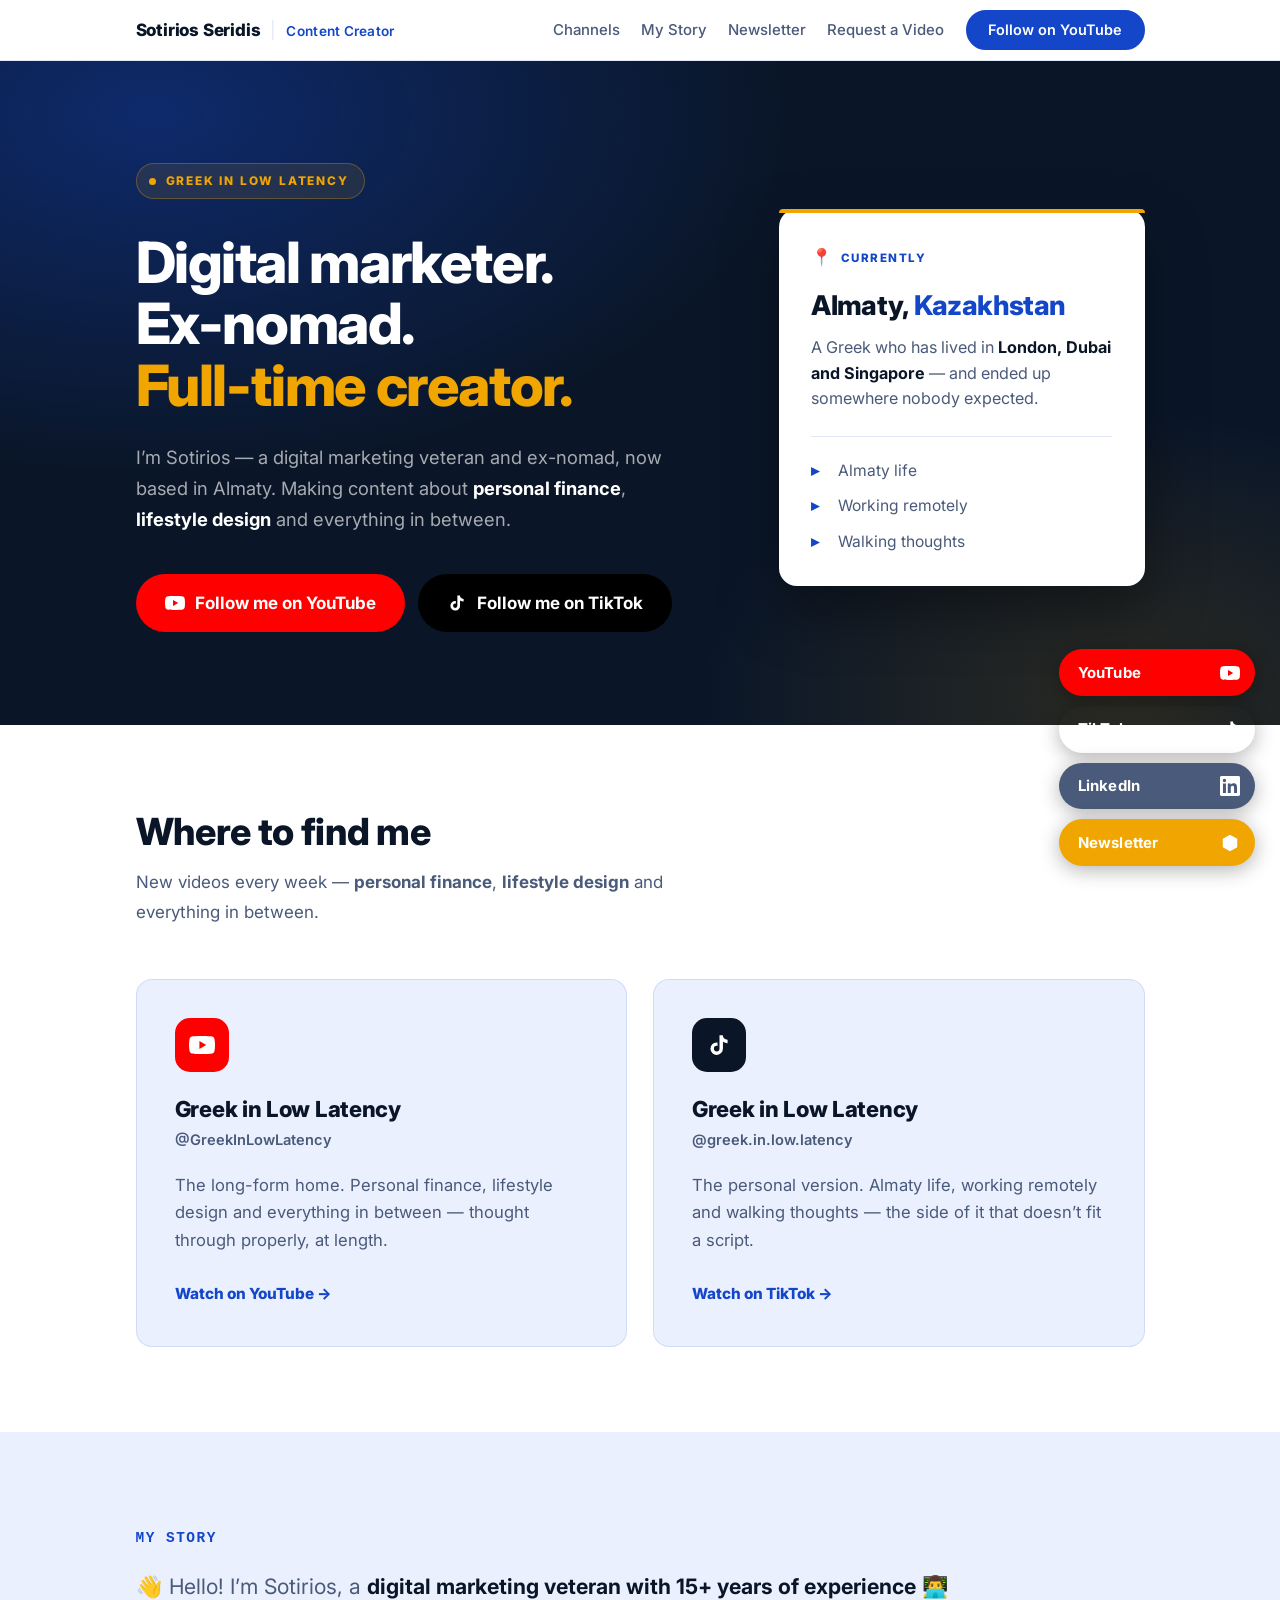
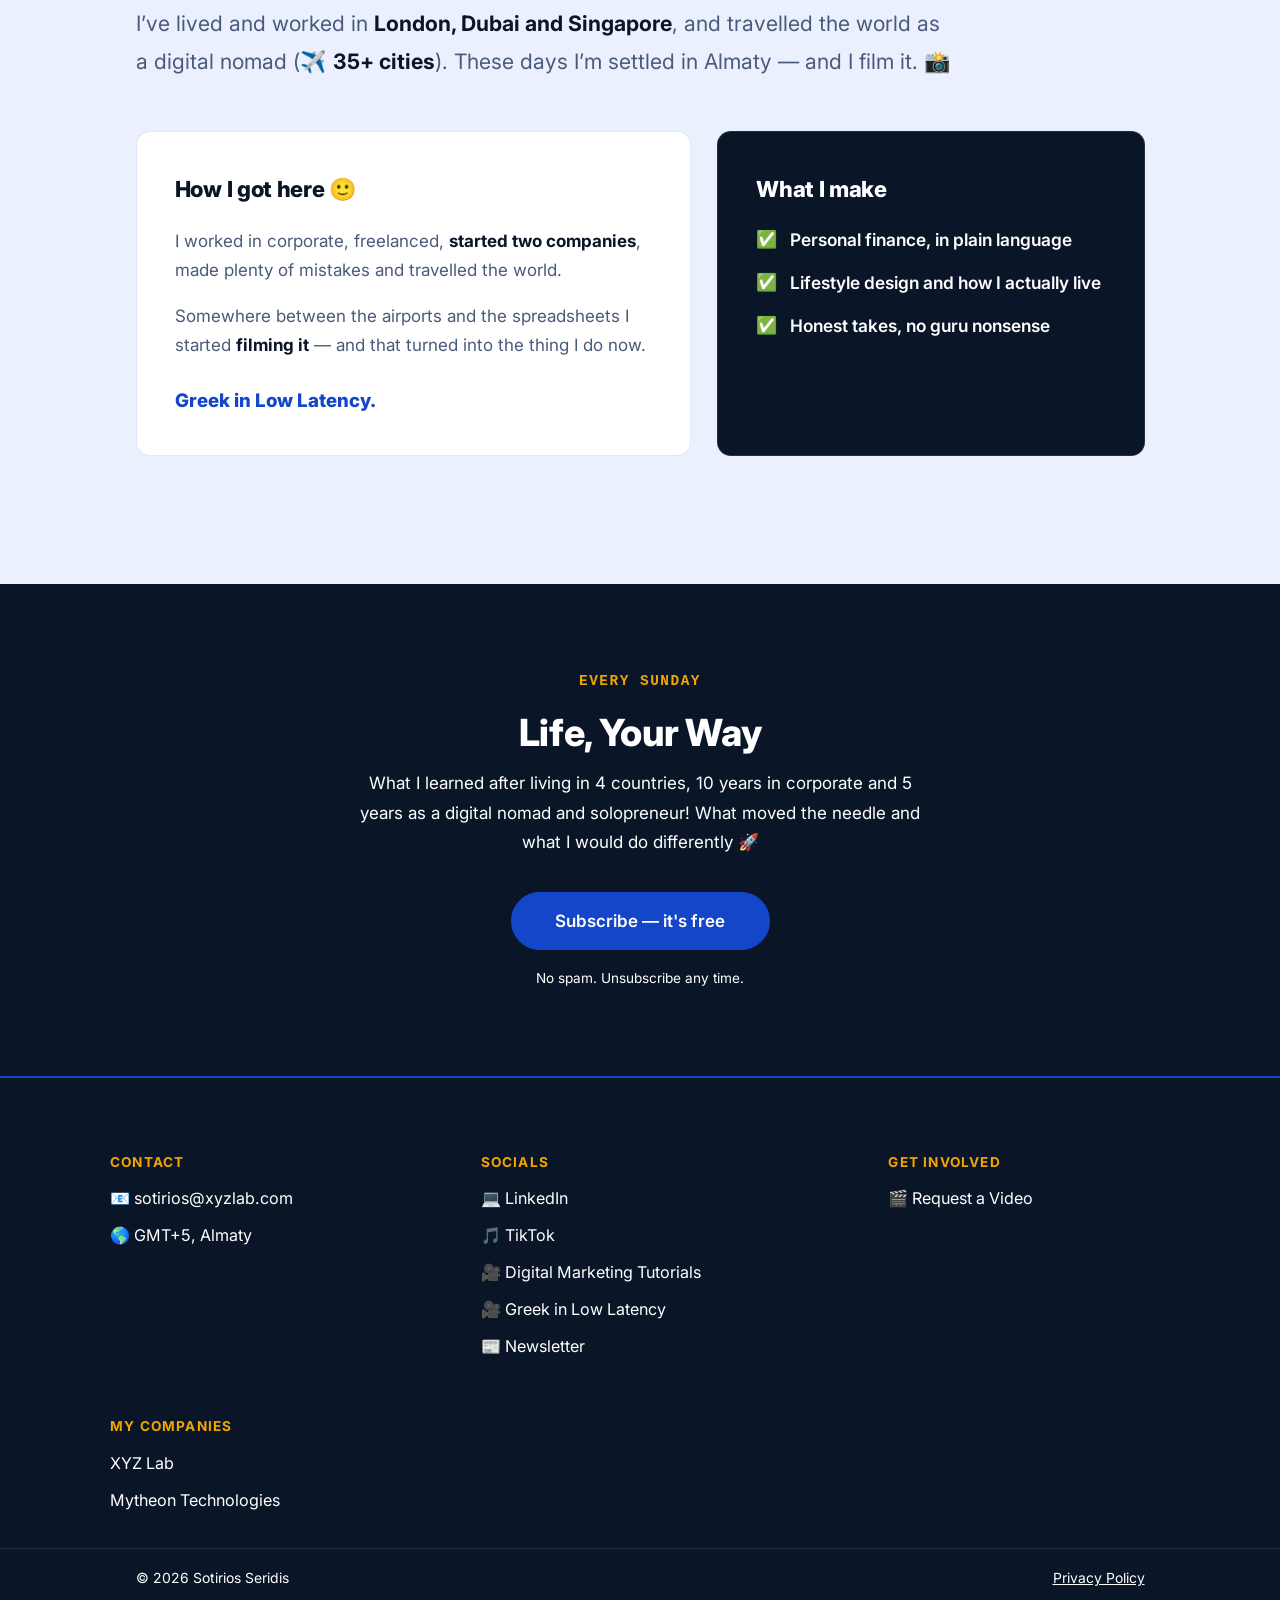
==== commit f9393f02: "Hero TikTok CTA black, floating order, shared chrome, gold inputs - Hero TikTok button is black with" ====
--- a/index.html
+++ b/index.html
@@ -28,7 +28,7 @@
   <link href="https://fonts.googleapis.com/css2?family=Inter:wght@400;500;600;700;800&display=swap" rel="stylesheet" />
   <link rel="icon" type="image/x-icon" href="favicon.ico" />
   <link rel="icon" type="image/png" href="favicon.png" />
-  <link rel="stylesheet" href="style.css?v=202611080830" />
+  <link rel="stylesheet" href="style.css?v=202611080836" />
 </head>
 <body>
   <!-- Google Tag Manager (noscript) -->
@@ -210,22 +210,23 @@
 
   <!-- FLOATING BUTTONS -->
   <div class="floating-btns">
+    <a href="https://www.youtube.com/@GreekInLowLatency" target="_blank" class="floating-btn floating-btn--youtube" aria-label="YouTube">
+      <span class="floating-btn__label">YouTube</span>
+      <svg class="floating-btn__icon" viewBox="0 0 24 24" fill="white" xmlns="http://www.w3.org/2000/svg"><path d="M23.495 6.205a3.007 3.007 0 00-2.088-2.088c-1.87-.501-9.396-.501-9.396-.501s-7.507-.01-9.396.501A3.007 3.007 0 00.527 6.205a31.247 31.247 0 00-.522 5.805 31.247 31.247 0 00.522 5.783 3.007 3.007 0 002.088 2.088c1.868.502 9.396.502 9.396.502s7.506 0 9.396-.502a3.007 3.007 0 002.088-2.088 31.247 31.247 0 00.5-5.783 31.247 31.247 0 00-.5-5.805zM9.609 15.601V8.408l6.264 3.602z"/></svg>
+    </a>
     <a href="https://www.tiktok.com/@greek.in.low.latency" target="_blank" rel="noopener noreferrer" class="floating-btn floating-btn--tiktok" aria-label="TikTok">
       <span class="floating-btn__label">TikTok</span>
       <svg class="floating-btn__icon" viewBox="0 0 24 24" fill="white" xmlns="http://www.w3.org/2000/svg"><path d="M16.6 5.82A4.28 4.28 0 0115.54 3h-3.09v12.4a2.59 2.59 0 01-2.59 2.5 2.59 2.59 0 110-5.18c.27 0 .53.04.78.12v-3.2a5.86 5.86 0 00-.78-.05A5.77 5.77 0 1015.63 15V8.9a7.35 7.35 0 004.3 1.38V7.2a4.29 4.29 0 01-3.33-1.38z"/></svg>
     </a>
+    <a href="https://www.linkedin.com/in/seridis/" target="_blank" class="floating-btn floating-btn--linkedin" aria-label="LinkedIn">
+      <span class="floating-btn__label">LinkedIn</span>
+      <svg class="floating-btn__icon" viewBox="0 0 24 24" fill="white" xmlns="http://www.w3.org/2000/svg"><path d="M20.447 20.452h-3.554v-5.569c0-1.328-.027-3.037-1.852-3.037-1.853 0-2.136 1.445-2.136 2.939v5.667H9.351V9h3.414v1.561h.046c.477-.9 1.637-1.85 3.37-1.85 3.601 0 4.267 2.37 4.267 5.455v6.286zM5.337 7.433a2.062 2.062 0 01-2.063-2.065 2.064 2.064 0 112.063 2.065zm1.782 13.019H3.555V9h3.564v11.452zM22.225 0H1.771C.792 0 0 .774 0 1.729v20.542C0 23.227.792 24 1.771 24h20.451C23.2 24 24 23.227 24 22.271V1.729C24 .774 23.2 0 22.222 0h.003z"/></svg>
+    </a>
     <a href="https://sotirios.beehiiv.com/subscribe" target="_blank" class="floating-btn floating-btn--beehiiv" aria-label="Newsletter">
       <span class="floating-btn__label">Newsletter</span>
       <svg class="floating-btn__icon" viewBox="0 0 24 24" fill="white" xmlns="http://www.w3.org/2000/svg"><path d="M12 2l8.66 5v10L12 22l-8.66-5V7z"/></svg>
     </a>
-    <a href="https://www.youtube.com/@GreekInLowLatency" target="_blank" class="floating-btn floating-btn--youtube" aria-label="YouTube">
-      <span class="floating-btn__label">YouTube</span>
-      <svg class="floating-btn__icon" viewBox="0 0 24 24" fill="white" xmlns="http://www.w3.org/2000/svg"><path d="M23.495 6.205a3.007 3.007 0 00-2.088-2.088c-1.87-.501-9.396-.501-9.396-.501s-7.507-.01-9.396.501A3.007 3.007 0 00.527 6.205a31.247 31.247 0 00-.522 5.805 31.247 31.247 0 00.522 5.783 3.007 3.007 0 002.088 2.088c1.868.502 9.396.502 9.396.502s7.506 0 9.396-.502a3.007 3.007 0 002.088-2.088 31.247 31.247 0 00.5-5.783 31.247 31.247 0 00-.5-5.805zM9.609 15.601V8.408l6.264 3.602z"/></svg>
-    </a>
-    <a href="https://www.linkedin.com/in/seridis/" target="_blank" class="floating-btn floating-btn--linkedin" aria-label="LinkedIn">
-      <span class="floating-btn__label">LinkedIn</span>
-      <svg class="floating-btn__icon" viewBox="0 0 24 24" fill="white" xmlns="http://www.w3.org/2000/svg"><path d="M20.447 20.452h-3.554v-5.569c0-1.328-.027-3.037-1.852-3.037-1.853 0-2.136 1.445-2.136 2.939v5.667H9.351V9h3.414v1.561h.046c.477-.9 1.637-1.85 3.37-1.85 3.601 0 4.267 2.37 4.267 5.455v6.286zM5.337 7.433a2.062 2.062 0 01-2.063-2.065 2.064 2.064 0 112.063 2.065zm1.782 13.019H3.555V9h3.564v11.452zM22.225 0H1.771C.792 0 0 .774 0 1.729v20.542C0 23.227.792 24 1.771 24h20.451C23.2 24 24 23.227 24 22.271V1.729C24 .774 23.2 0 22.222 0h.003z"/></svg>
-    </a>
+  </div>
   </div>
 
   <script>
--- a/style.css
+++ b/style.css
@@ -180,8 +180,8 @@
 .hero__social-icon { width: 20px; height: 20px; flex-shrink: 0; fill: currentColor; }
 .hero__social--yt { background: #FF0000; }
 .hero__social--yt:hover { background: #d90000; transform: translateY(-2px); }
-.hero__social--tt { background: #fff; color: #0A1628; }
-.hero__social--tt:hover { background: rgba(255,255,255,0.86); transform: translateY(-2px); }
+.hero__social--tt { background: #000; color: #fff; }
+.hero__social--tt:hover { background: #1c1c1c; transform: translateY(-2px); }
 
 /* ── HERO "currently" CARD ── */
 .hero__card {
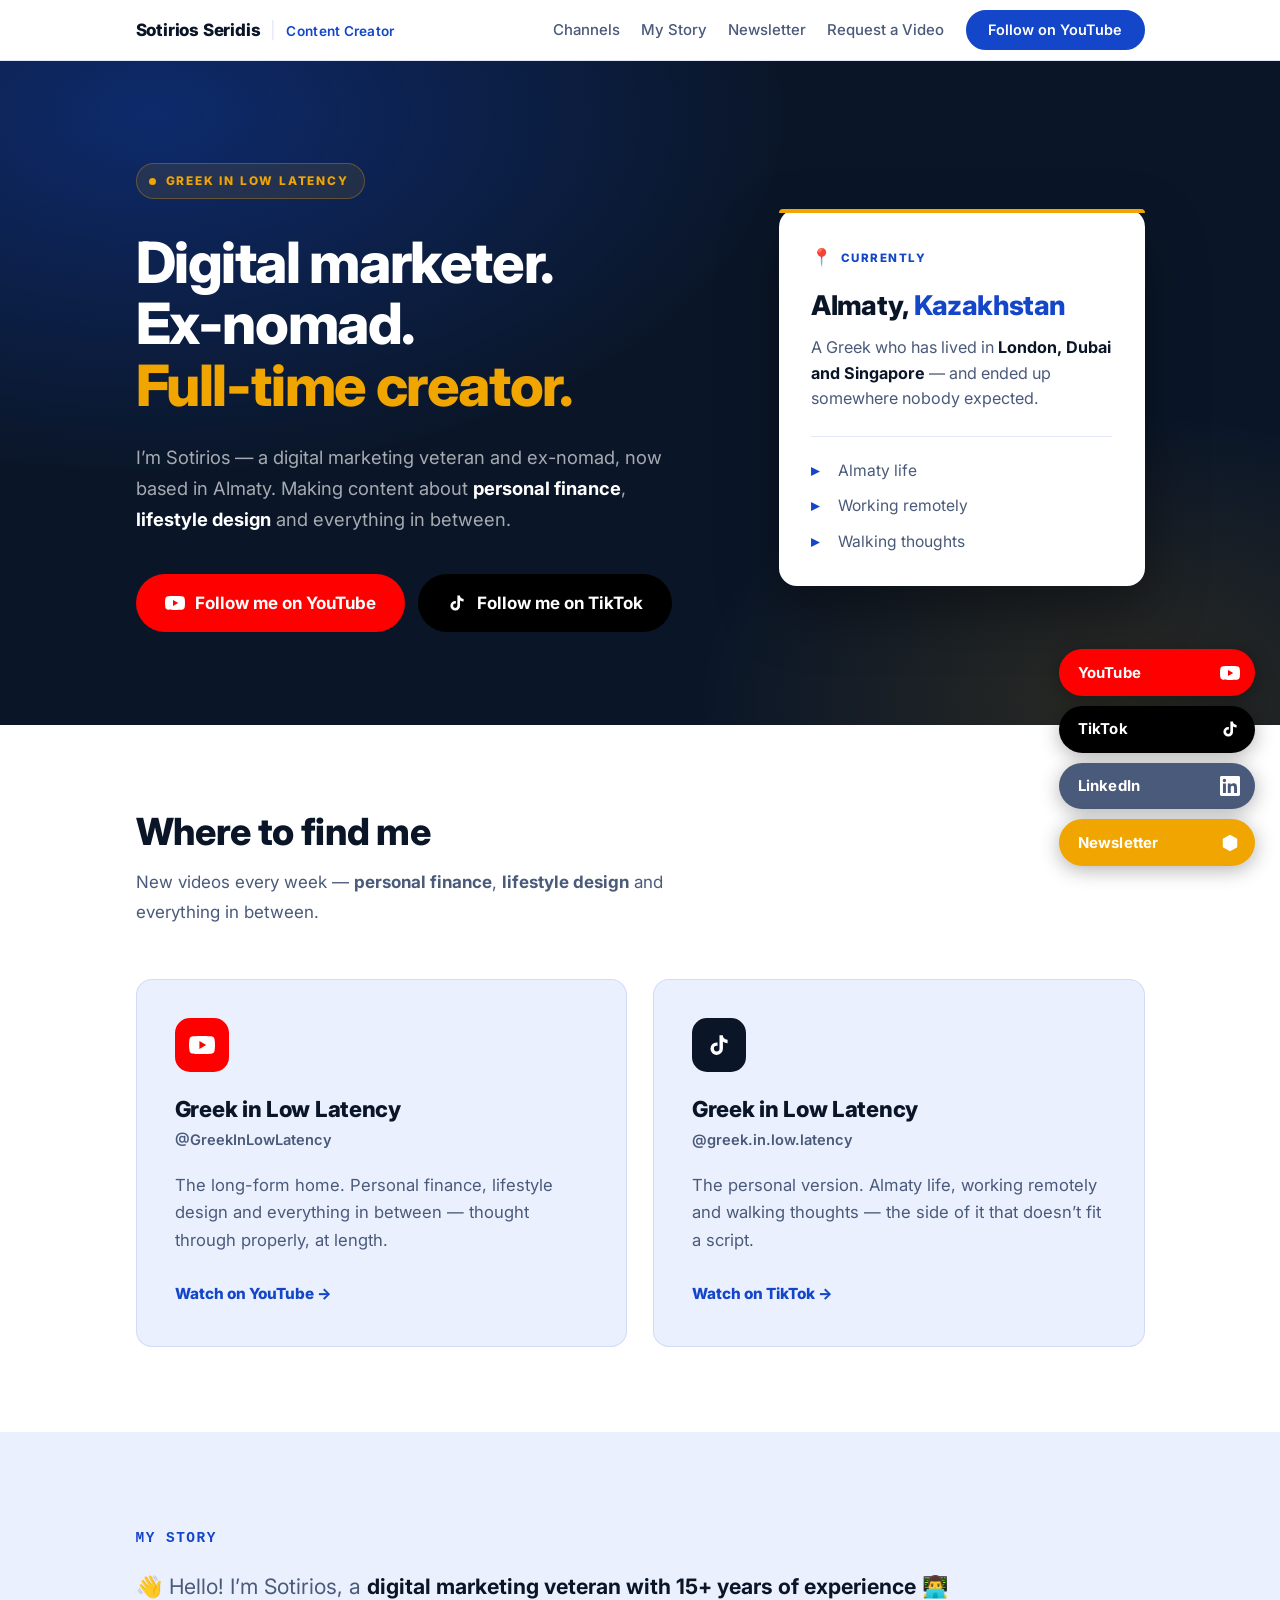
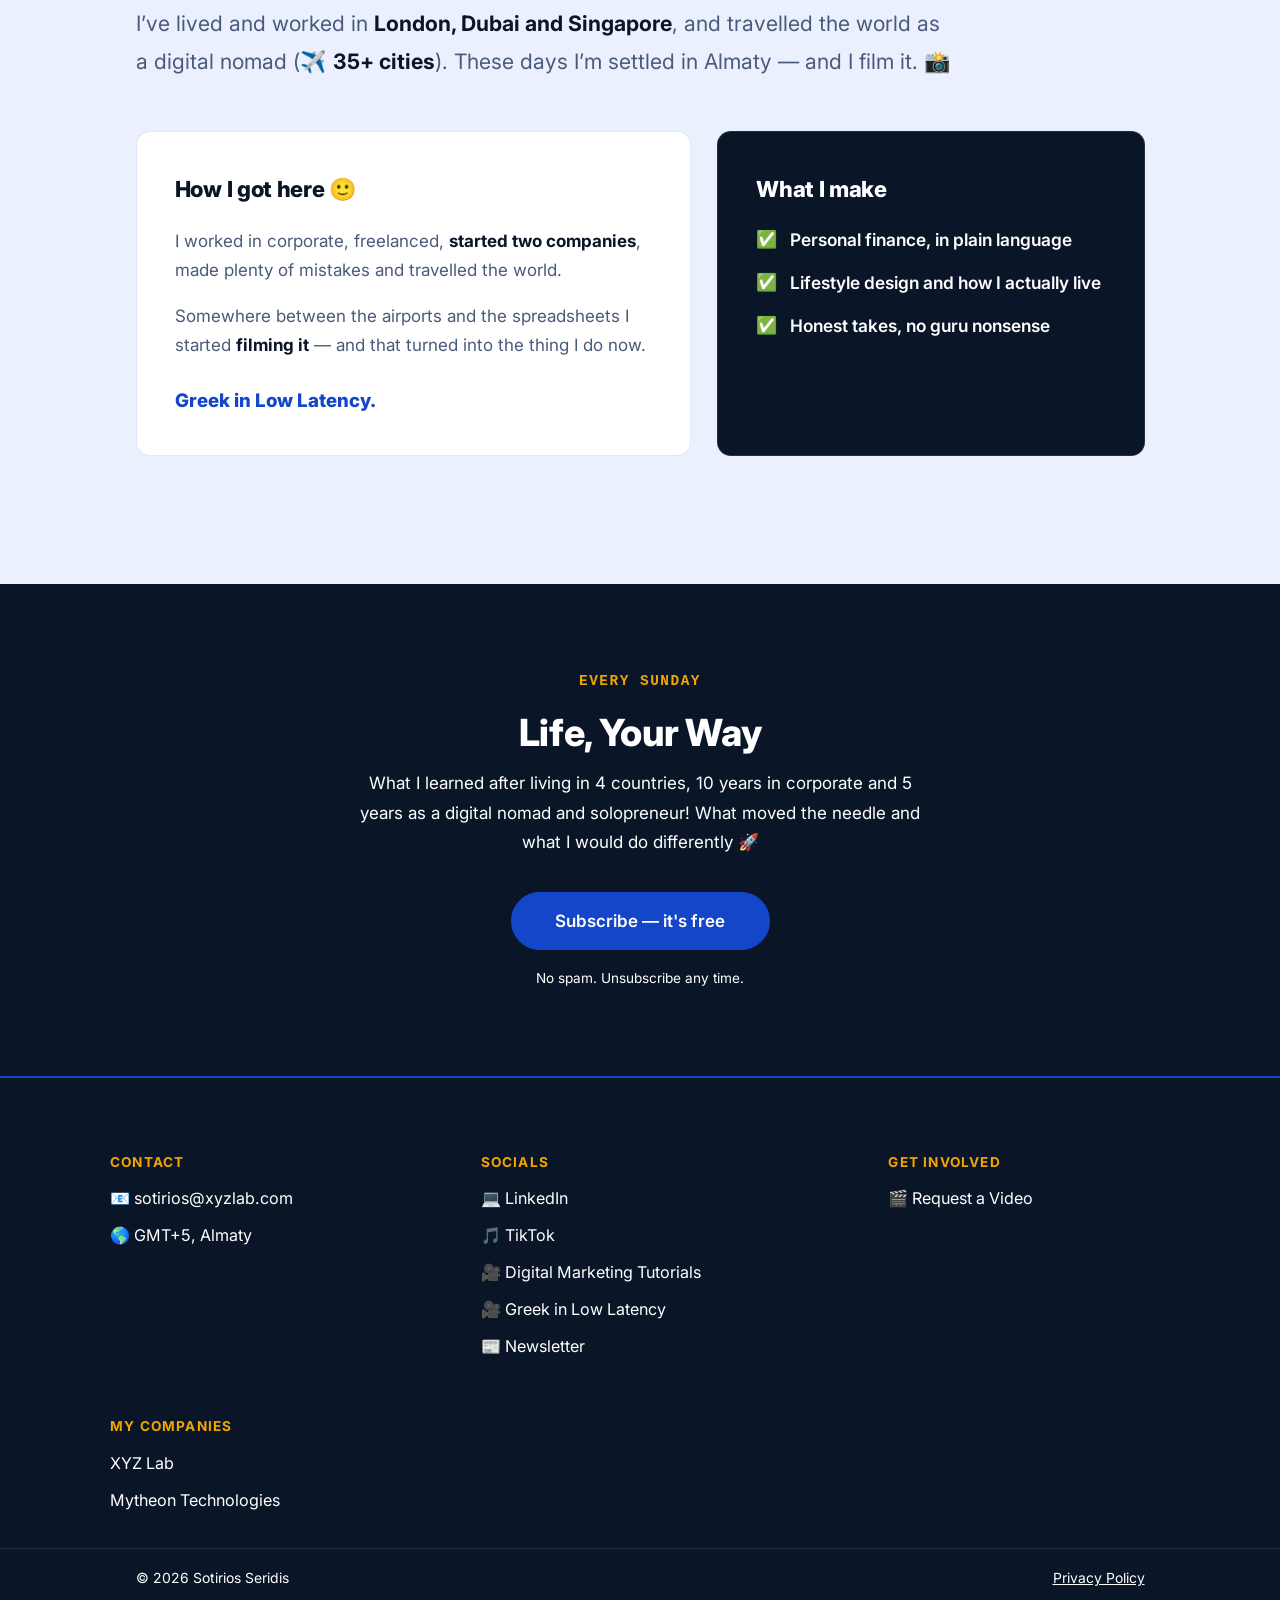
==== commit 3b2f6677: "Fix the floating TikTok button; drop topic length limits The floating TikTok button had no backgroun" ====
--- a/index.html
+++ b/index.html
@@ -28,7 +28,7 @@
   <link href="https://fonts.googleapis.com/css2?family=Inter:wght@400;500;600;700;800&display=swap" rel="stylesheet" />
   <link rel="icon" type="image/x-icon" href="favicon.ico" />
   <link rel="icon" type="image/png" href="favicon.png" />
-  <link rel="stylesheet" href="style.css?v=202611080836" />
+  <link rel="stylesheet" href="style.css?v=202611080839" />
 </head>
 <body>
   <!-- Google Tag Manager (noscript) -->
--- a/style.css
+++ b/style.css
@@ -1175,6 +1175,7 @@
 
 /* YouTube brand red */
 .floating-btn--youtube { background: #FF0000; }
+.floating-btn--tiktok { background: #000; }
 
 
 /* ── THE SHIFT ── */
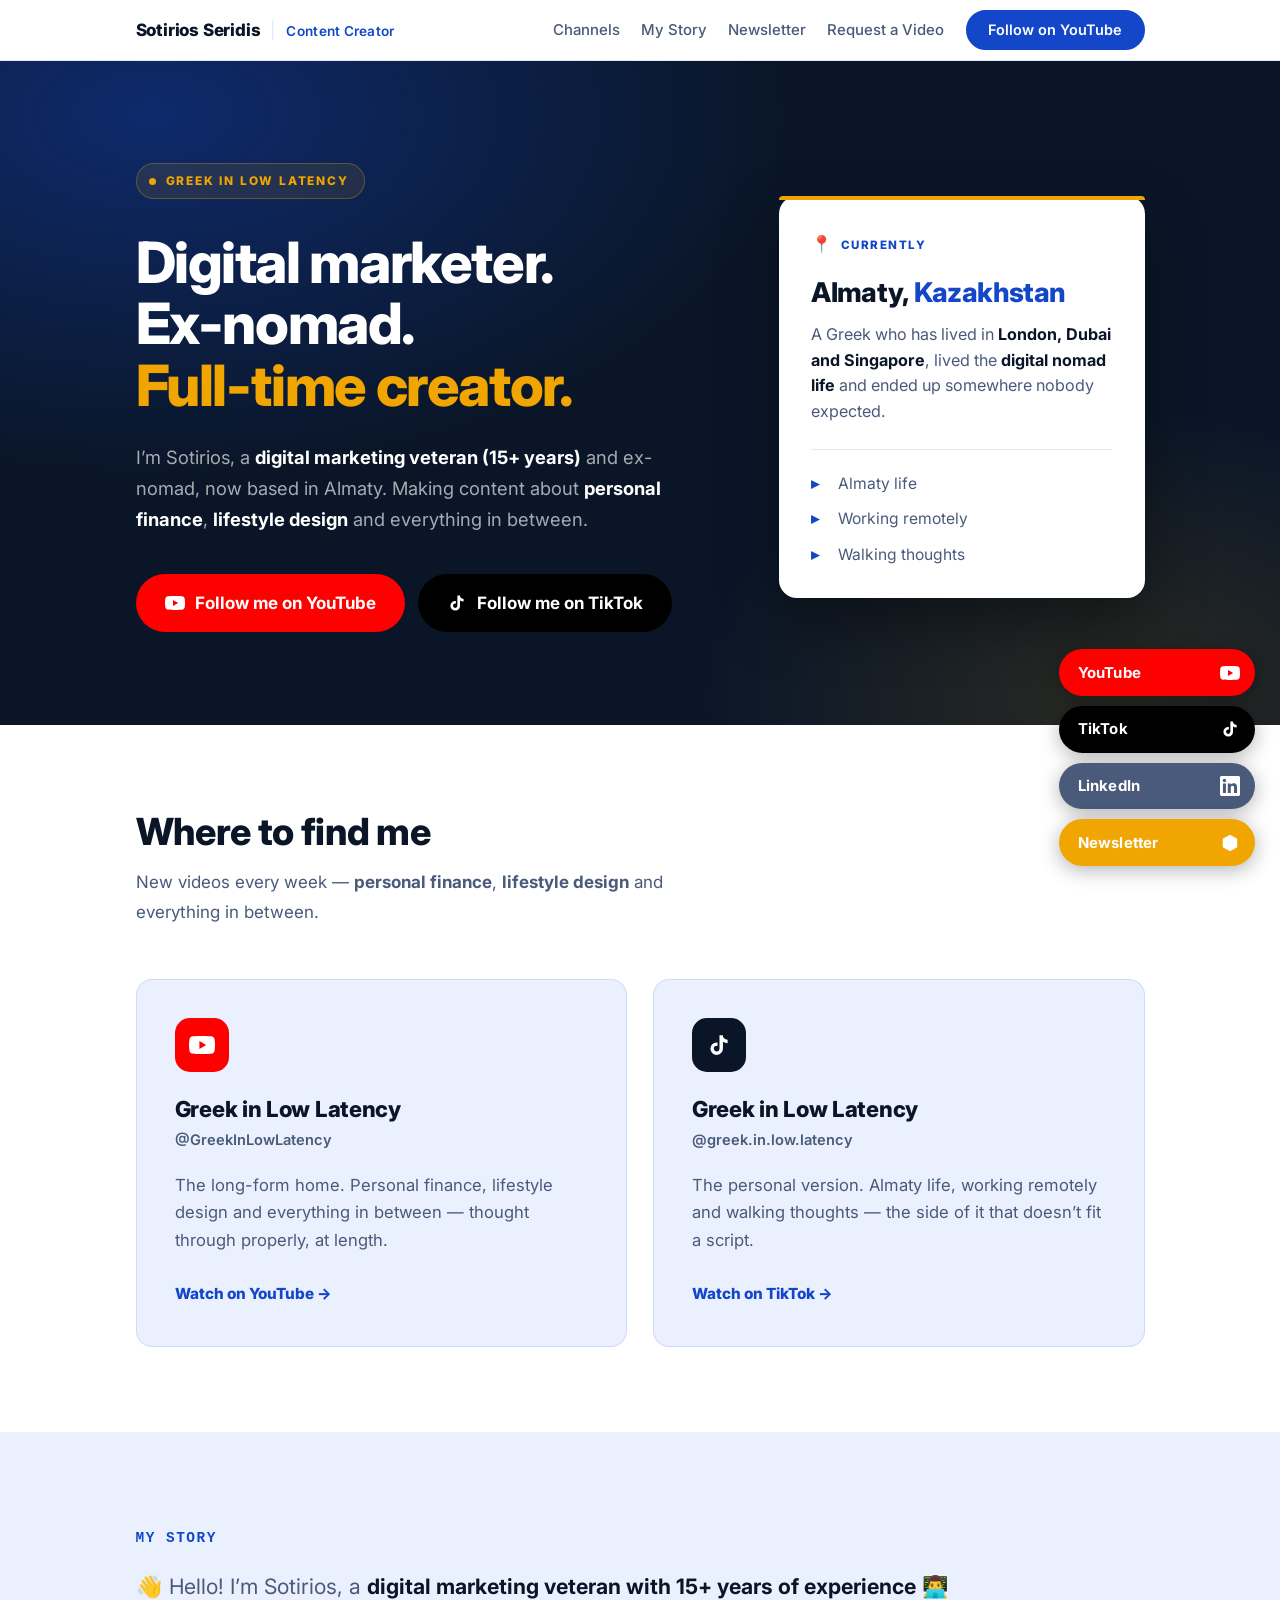
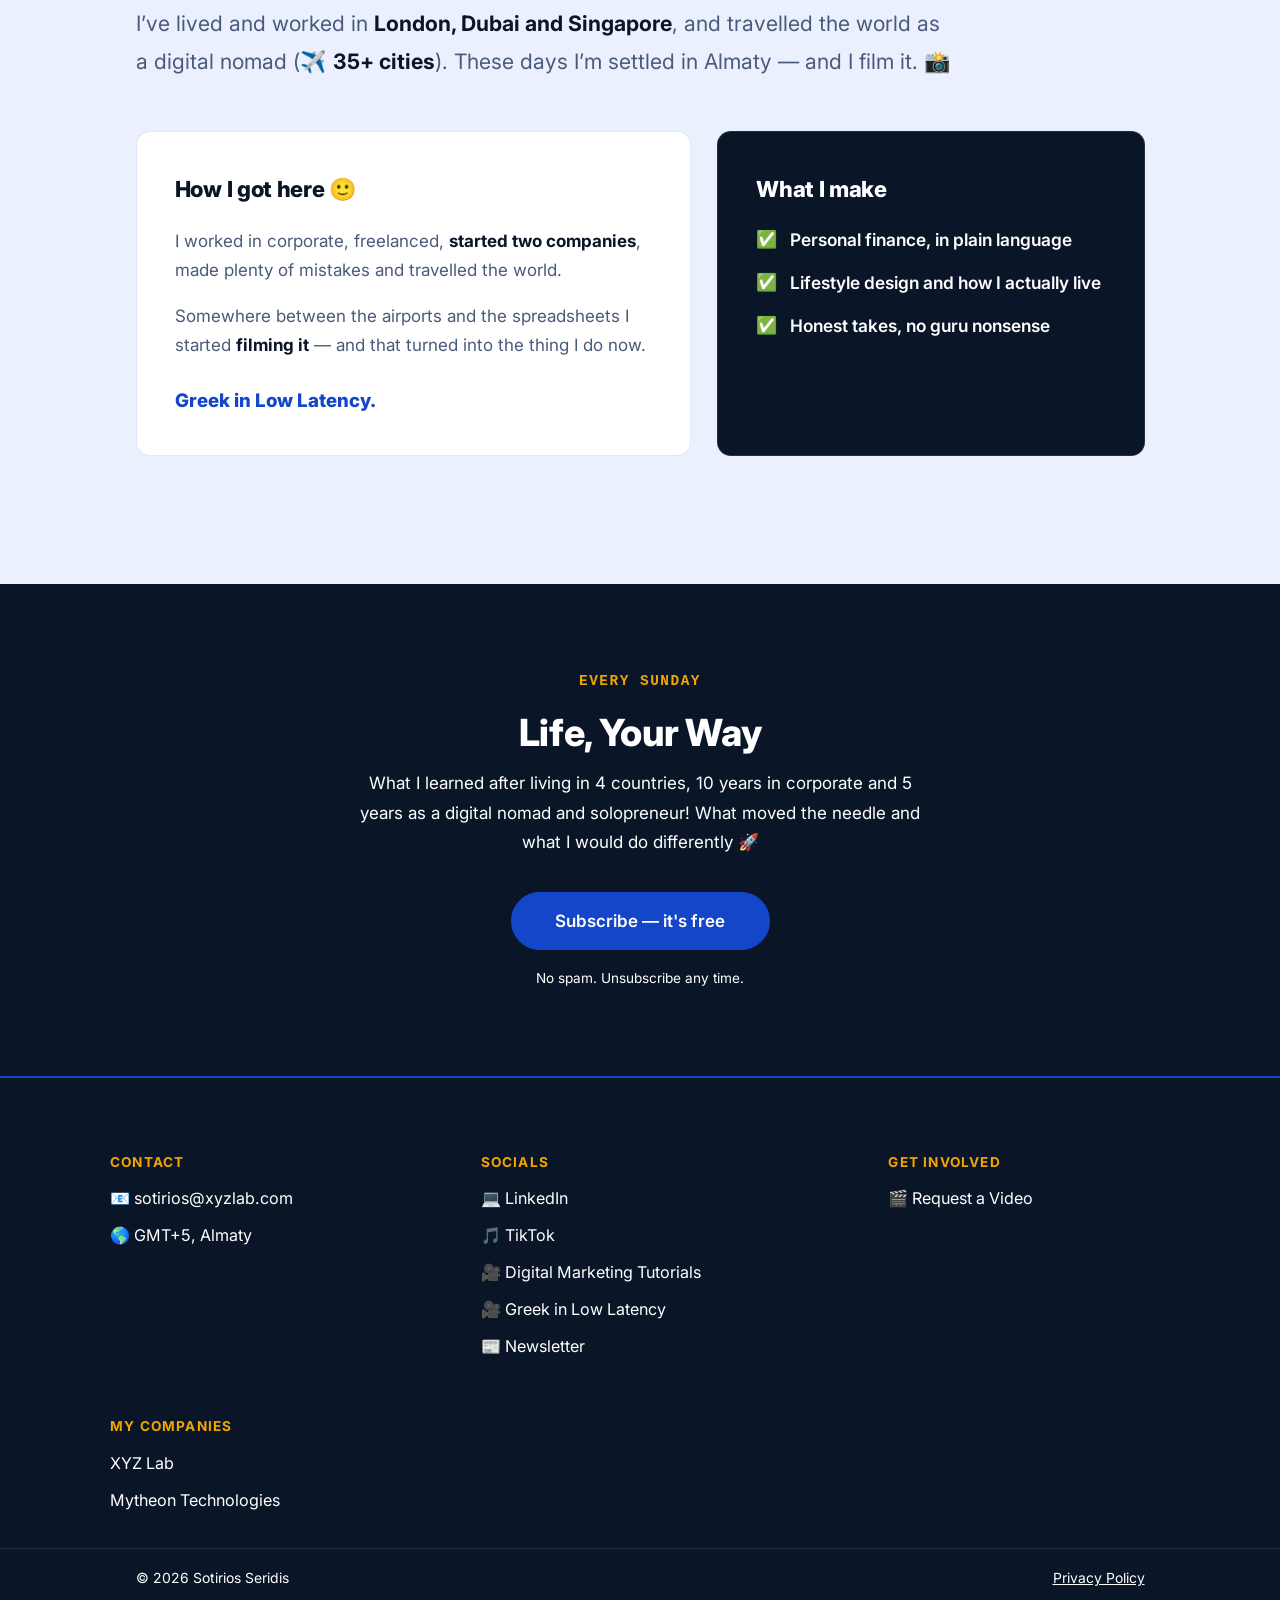
==== commit 083c62f1: "Hero copy: nomad years in the card, years of experience in the sub Co-Authored-By: Claude Opus 5 <no" ====
--- a/index.html
+++ b/index.html
@@ -28,7 +28,7 @@
   <link href="https://fonts.googleapis.com/css2?family=Inter:wght@400;500;600;700;800&display=swap" rel="stylesheet" />
   <link rel="icon" type="image/x-icon" href="favicon.ico" />
   <link rel="icon" type="image/png" href="favicon.png" />
-  <link rel="stylesheet" href="style.css?v=202611080839" />
+  <link rel="stylesheet" href="style.css?v=202611121009" />
 </head>
 <body>
   <!-- Google Tag Manager (noscript) -->
@@ -68,7 +68,7 @@
         <div class="hero__content">
           <p class="hero__eyebrow"><span class="hero__pulse" aria-hidden="true"></span>Greek in Low Latency</p>
           <h1 class="hero__h1">Digital marketer.<br>Ex-nomad.<br><span>Full-time creator.</span></h1>
-          <p class="hero__sub">I&rsquo;m Sotirios &mdash; a digital marketing veteran and ex-nomad, now based in Almaty. Making content about <strong>personal finance</strong>, <strong>lifestyle design</strong> and everything in between.</p>
+          <p class="hero__sub">I&rsquo;m Sotirios, a <strong>digital marketing veteran (15+ years)</strong> and ex-nomad, now based in Almaty. Making content about <strong>personal finance</strong>, <strong>lifestyle design</strong> and everything in between.</p>
           <div class="hero__ctas">
             <a href="https://www.youtube.com/@GreekInLowLatency" target="_blank" rel="noopener noreferrer" class="btn btn--lg hero__social hero__social--yt">
               <svg class="hero__social-icon" viewBox="0 0 24 24" aria-hidden="true"><path d="M23.495 6.205a3.007 3.007 0 00-2.088-2.088c-1.87-.501-9.396-.501-9.396-.501s-7.507-.01-9.396.501A3.007 3.007 0 00.527 6.205a31.247 31.247 0 00-.522 5.805 31.247 31.247 0 00.522 5.783 3.007 3.007 0 002.088 2.088c1.868.502 9.396.502 9.396.502s7.506 0 9.396-.502a3.007 3.007 0 002.088-2.088 31.247 31.247 0 00.5-5.783 31.247 31.247 0 00-.5-5.805zM9.609 15.601V8.408l6.264 3.602z"/></svg>
@@ -84,7 +84,7 @@
         <aside class="hero__card">
           <p class="hero__card-eye"><span aria-hidden="true">&#128205;</span>Currently</p>
           <h2 class="hero__card-h">Almaty, <span>Kazakhstan</span></h2>
-          <p class="hero__card-sub">A Greek who has lived in <strong>London, Dubai and Singapore</strong> &mdash; and ended up somewhere nobody expected.</p>
+          <p class="hero__card-sub">A Greek who has lived in <strong>London, Dubai and Singapore</strong>, lived the <strong>digital nomad life</strong> and ended up somewhere nobody expected.</p>
           <ul class="hero__card-list">
             <li>Almaty life</li>
             <li>Working remotely</li>
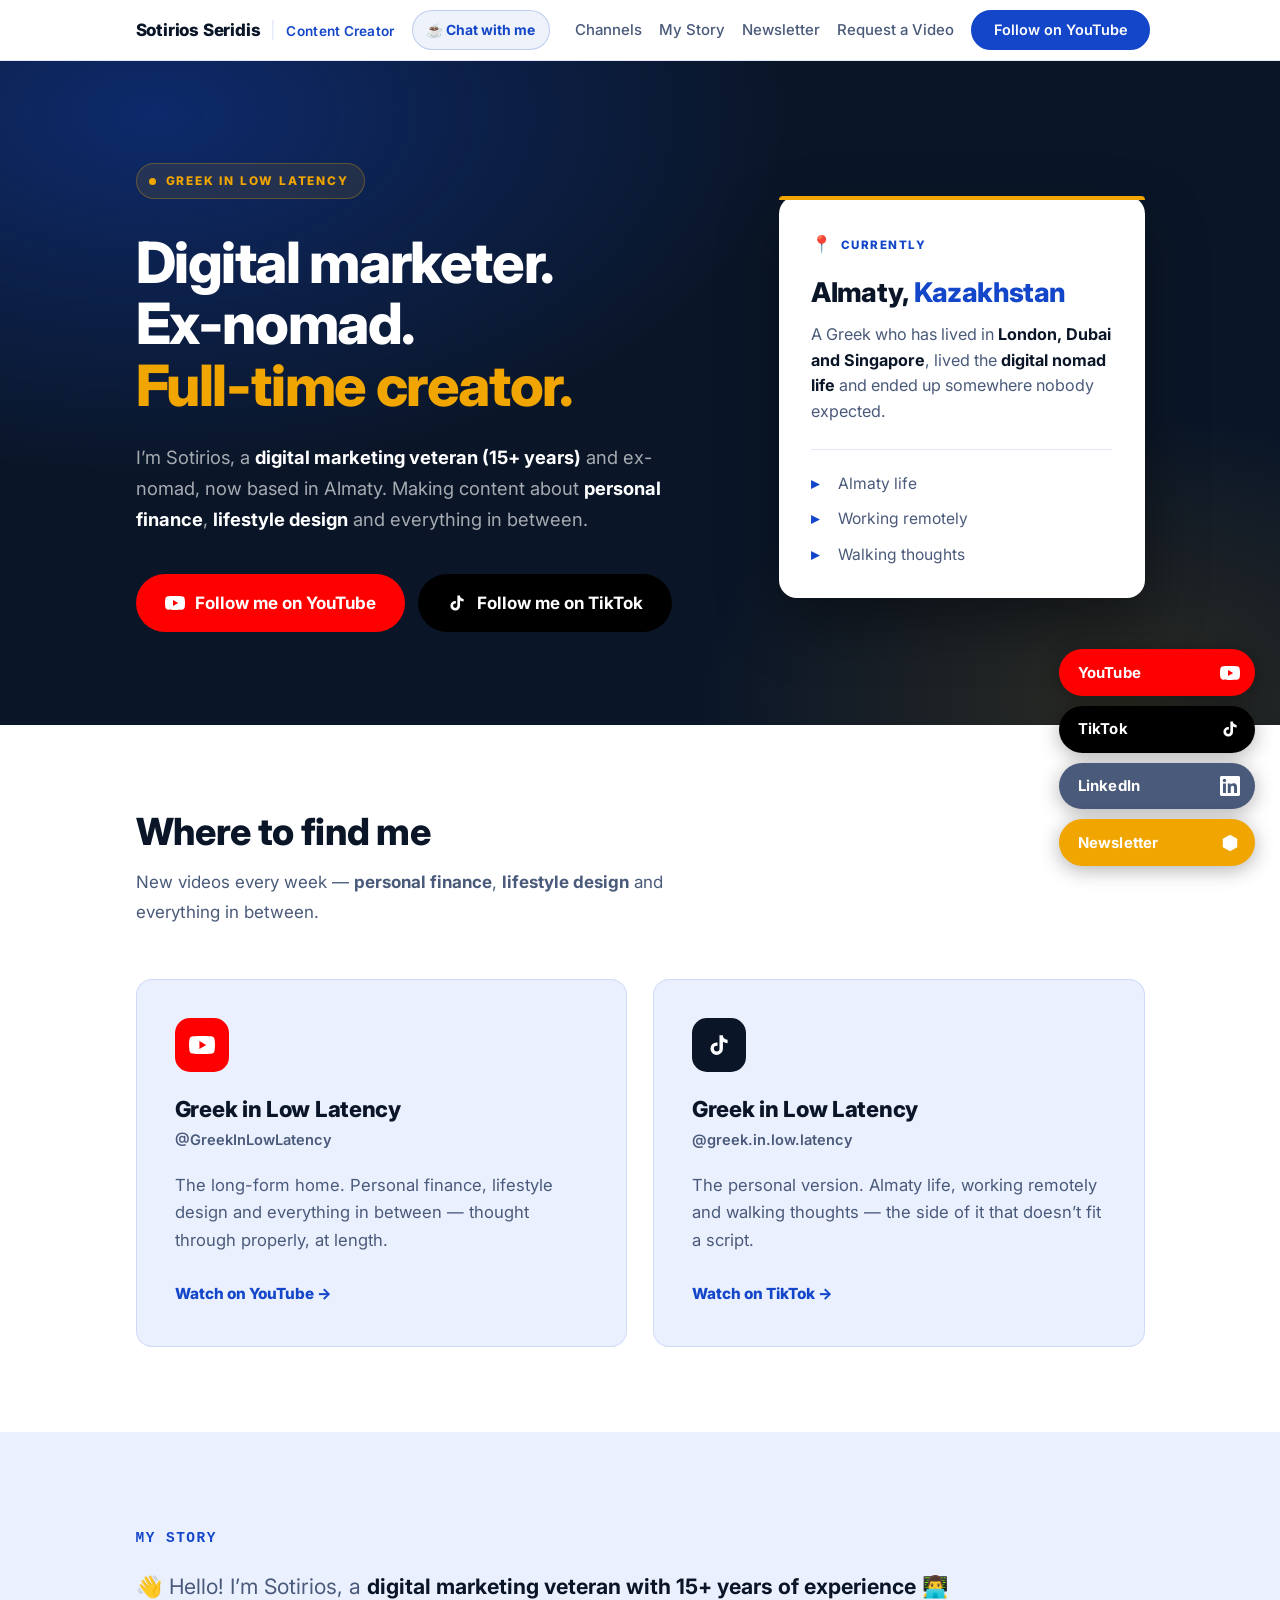
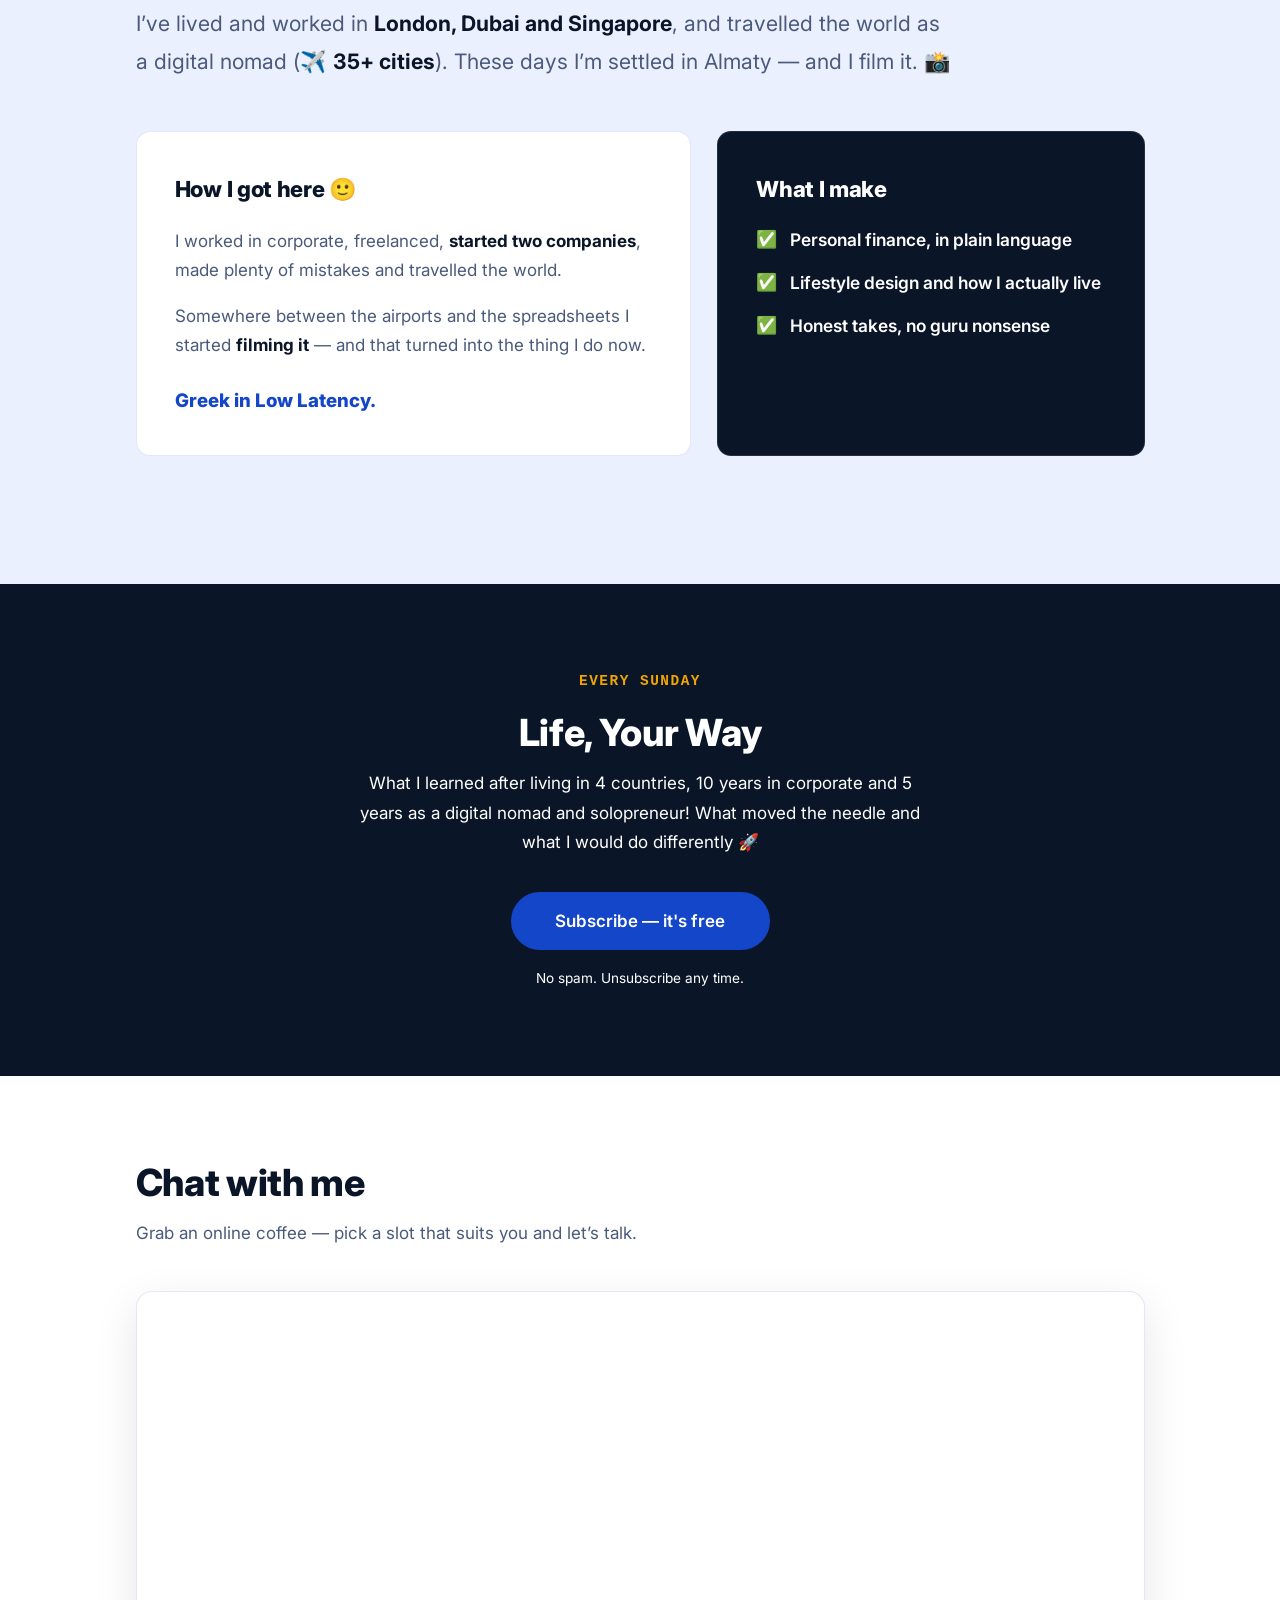
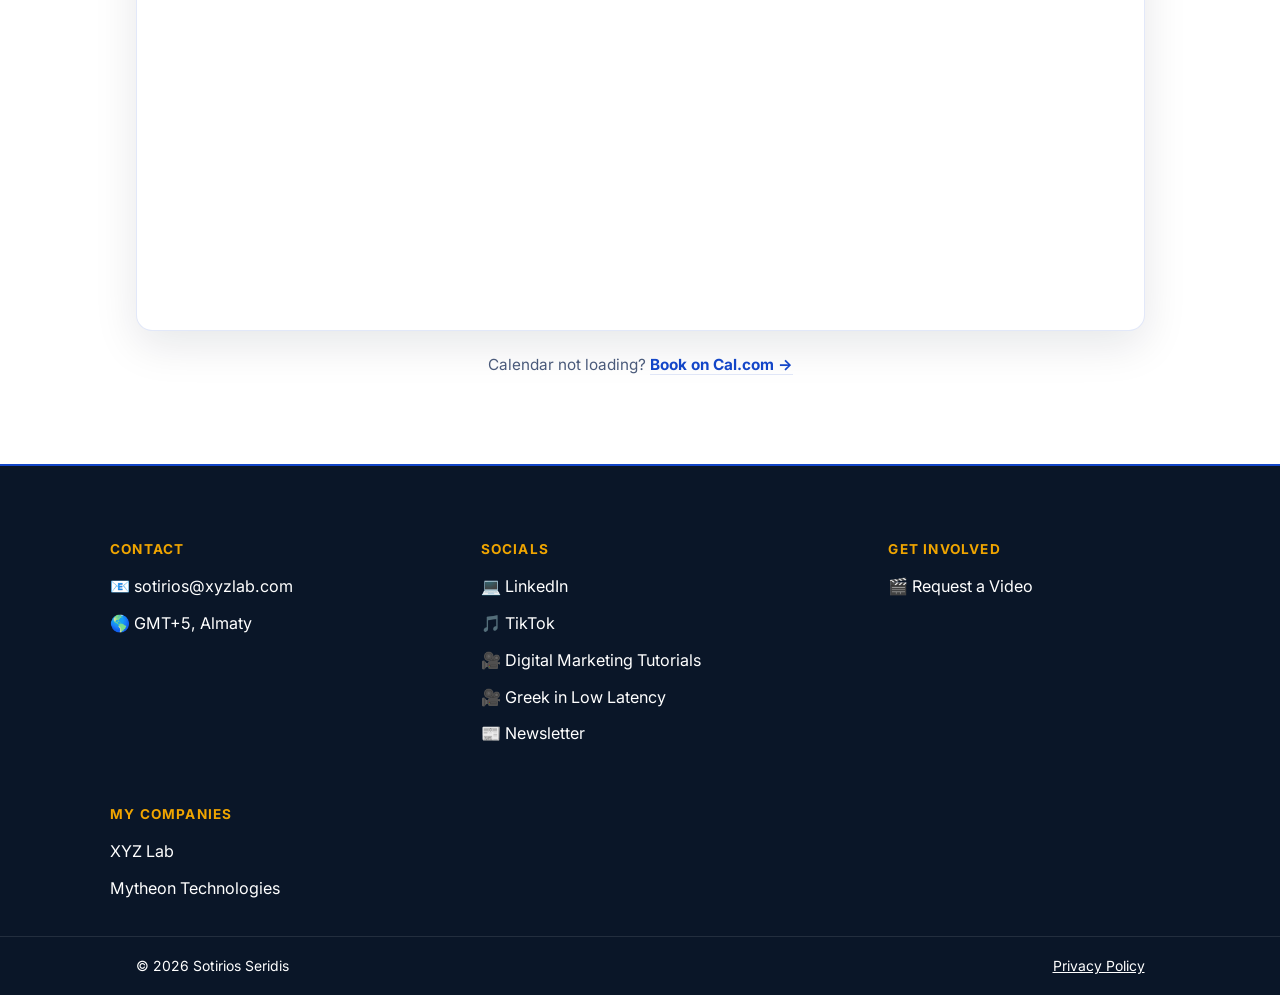
==== commit 3aac5e8b: "Add the online-coffee booking section and a Chat with me nav link - New "Chat with me" section above" ====
--- a/index.html
+++ b/index.html
@@ -28,7 +28,7 @@
   <link href="https://fonts.googleapis.com/css2?family=Inter:wght@400;500;600;700;800&display=swap" rel="stylesheet" />
   <link rel="icon" type="image/x-icon" href="favicon.ico" />
   <link rel="icon" type="image/png" href="favicon.png" />
-  <link rel="stylesheet" href="style.css?v=202611121009" />
+  <link rel="stylesheet" href="style.css?v=202611121025" />
 </head>
 <body>
   <!-- Google Tag Manager (noscript) -->
@@ -40,6 +40,7 @@
   <header class="nav">
     <div class="container nav__inner">
       <a href="#" class="nav__logo">Sotirios&nbsp;Seridis&nbsp;&nbsp;<span class="nav__sep" aria-hidden="true">|</span>&nbsp;&nbsp;<span class="nav__role">Content&nbsp;Creator</span></a>
+      <a href="#chat" class="nav__chat">&#9749;&nbsp;Chat&nbsp;with&nbsp;me</a>
       <nav class="nav__links">
         <a href="#channels" class="nav__link">Channels</a>
         <a href="#story" class="nav__link">My Story</a>
@@ -53,6 +54,7 @@
       <a href="#channels" onclick="toggleMenu()">Channels</a>
       <a href="#story" onclick="toggleMenu()">My Story</a>
       <a href="#newsletter" onclick="toggleMenu()">Newsletter</a>
+      <a href="#chat" onclick="toggleMenu()">Chat with me</a>
       <a href="/request-video" onclick="toggleMenu()">Request a Video</a>
       <a href="https://www.tiktok.com/@greek.in.low.latency" target="_blank">TikTok</a>
       <a href="https://www.linkedin.com/in/seridis/" target="_blank">LinkedIn</a>
@@ -164,6 +166,31 @@
     </div>
   </section>
 
+  <!-- CHAT WITH ME -->
+  <section class="chat" id="chat">
+    <div class="container">
+      <h2 class="section-title">Chat with me</h2>
+      <p class="section-sub">Grab an online coffee &mdash; pick a slot that suits you and let&rsquo;s talk.</p>
+      <!-- Cal inline embed code begins -->
+      <div class="chat__cal" id="my-cal-inline-online-coffee"></div>
+      <!-- Cal inline embed code ends -->
+      <p class="chat__fallback">Calendar not loading? <a href="https://cal.com/sotirios-seridis/online-coffee" target="_blank" rel="noopener noreferrer">Book on Cal.com &rarr;</a></p>
+    </div>
+  </section>
+
+  <script type="text/javascript">
+  (function (C, A, L) { let p = function (a, ar) { a.q.push(ar); }; let d = C.document; C.Cal = C.Cal || function () { let cal = C.Cal; let ar = arguments; if (!cal.loaded) { cal.ns = {}; cal.q = cal.q || []; d.head.appendChild(d.createElement("script")).src = A; cal.loaded = true; } if (ar[0] === L) { const api = function () { p(api, arguments); }; const namespace = ar[1]; api.q = api.q || []; if(typeof namespace === "string"){cal.ns[namespace] = cal.ns[namespace] || api;p(cal.ns[namespace], ar);p(cal, ["initNamespace", namespace]);} else p(cal, ar); return;} p(cal, ar); }; })(window, "https://app.cal.com/embed/embed.js", "init");
+  Cal("init", "online-coffee", {origin:"https://app.cal.com"});
+  Cal.config = Cal.config || {};
+  Cal.config.forwardQueryParams = true;
+  Cal.ns["online-coffee"]("inline", {
+    elementOrSelector:"#my-cal-inline-online-coffee",
+    config: {"layout":"month_view","useSlotsViewOnSmallScreen":"true"},
+    calLink: "sotirios-seridis/online-coffee",
+  });
+  Cal.ns["online-coffee"]("ui", {"hideEventTypeDetails":false,"layout":"month_view"});
+  </script>
+
   <!-- FOOTER -->
   <footer class="footer">
     <div class="container footer__inner">
--- a/style.css
+++ b/style.css
@@ -106,8 +106,8 @@
   height: 60px;
 }
 .nav__logo { font-weight: 800; font-size: 1rem; color: var(--ink); letter-spacing: -0.2px; }
-.nav__links { display: flex; align-items: center; gap: 1.25rem; }
-.nav__link { color: var(--muted); font-size: 0.88rem; font-weight: 500; transition: color 0.15s; }
+.nav__links { display: flex; align-items: center; gap: 1rem; margin-left: 1.5rem; }
+.nav__link { color: var(--muted); font-size: 0.88rem; font-weight: 500; white-space: nowrap; transition: color 0.15s; }
 .nav__link:hover { color: var(--ink); }
 .nav__burger { display: none; background: none; border: none; color: var(--ink); font-size: 1.4rem; cursor: pointer; }
 .nav__mobile {
@@ -1214,6 +1214,46 @@
   .btn--lg { padding-left: 1.25rem; padding-right: 1.25rem; }
 }
 
+/* ══ CHAT WITH ME (Cal embed) ══ */
+.chat { background: var(--bg); padding: 5rem 0; scroll-margin-top: 4.5rem; }
+.chat .section-sub { margin-bottom: 2.5rem; }
+/* Cal's own snippet uses height:100%, which collapses to nothing here —
+   reserve the height instead so the section never renders empty. */
+.chat__cal {
+  width: 100%; min-height: 640px; overflow: auto;
+  background: var(--bg); border: 1px solid var(--border);
+  border-radius: 16px; box-shadow: 0 14px 44px rgba(10,22,40,0.10);
+}
+.chat__fallback { font-size: 0.9rem; color: var(--muted); margin-top: 1.25rem; text-align: center; }
+.chat__fallback a { color: var(--accent); font-weight: 700; border-bottom: 1px solid var(--border); }
+.chat__fallback a:hover { border-bottom-color: var(--accent); }
+@media (max-width: 900px) {
+  .chat { padding: 3.5rem 0; }
+  .chat__cal { min-height: 560px; border-radius: 12px; }
+}
+
+/* "Chat with me" sits beside the name, not in the right-hand group */
+.nav__chat {
+  margin-right: auto; margin-left: 1rem;
+  font-size: 0.82rem; font-weight: 700; white-space: nowrap;
+  color: var(--accent);
+  background: rgba(19,70,200,0.07);
+  border: 1px solid rgba(19,70,200,0.22);
+  border-radius: 50px; padding: 0.38rem 0.8rem;
+  transition: background .15s, border-color .15s;
+}
+.nav__chat:hover { background: rgba(19,70,200,0.14); border-color: var(--accent); }
+/* The nav already carried four links plus a button; the chat pill is a
+   sixth item and the row stops fitting below ~960. So the burger takes
+   over at 960 instead of 768, and the pill hides at the same point —
+   below that, "Chat with me" lives in the burger menu, so it is never
+   missing at any width. */
+@media (max-width: 960px) {
+  .nav__chat  { display: none; }
+  .nav__links { display: none; }
+  .nav__burger { display: block; }
+}
+
 /* ══ MY STORY ══ */
 .story { background: var(--surface); padding: 5.5rem 0; }
 /* gold on the pale ground is about 2:1 — use the accent instead */
@@ -1288,4 +1328,4 @@
   letter-spacing: 0.02em;
   color: var(--accent);
 }
-@media (max-width: 1040px) { .nav__sep, .nav__role { display: none; } }
+@media (max-width: 1180px) { .nav__sep, .nav__role { display: none; } }
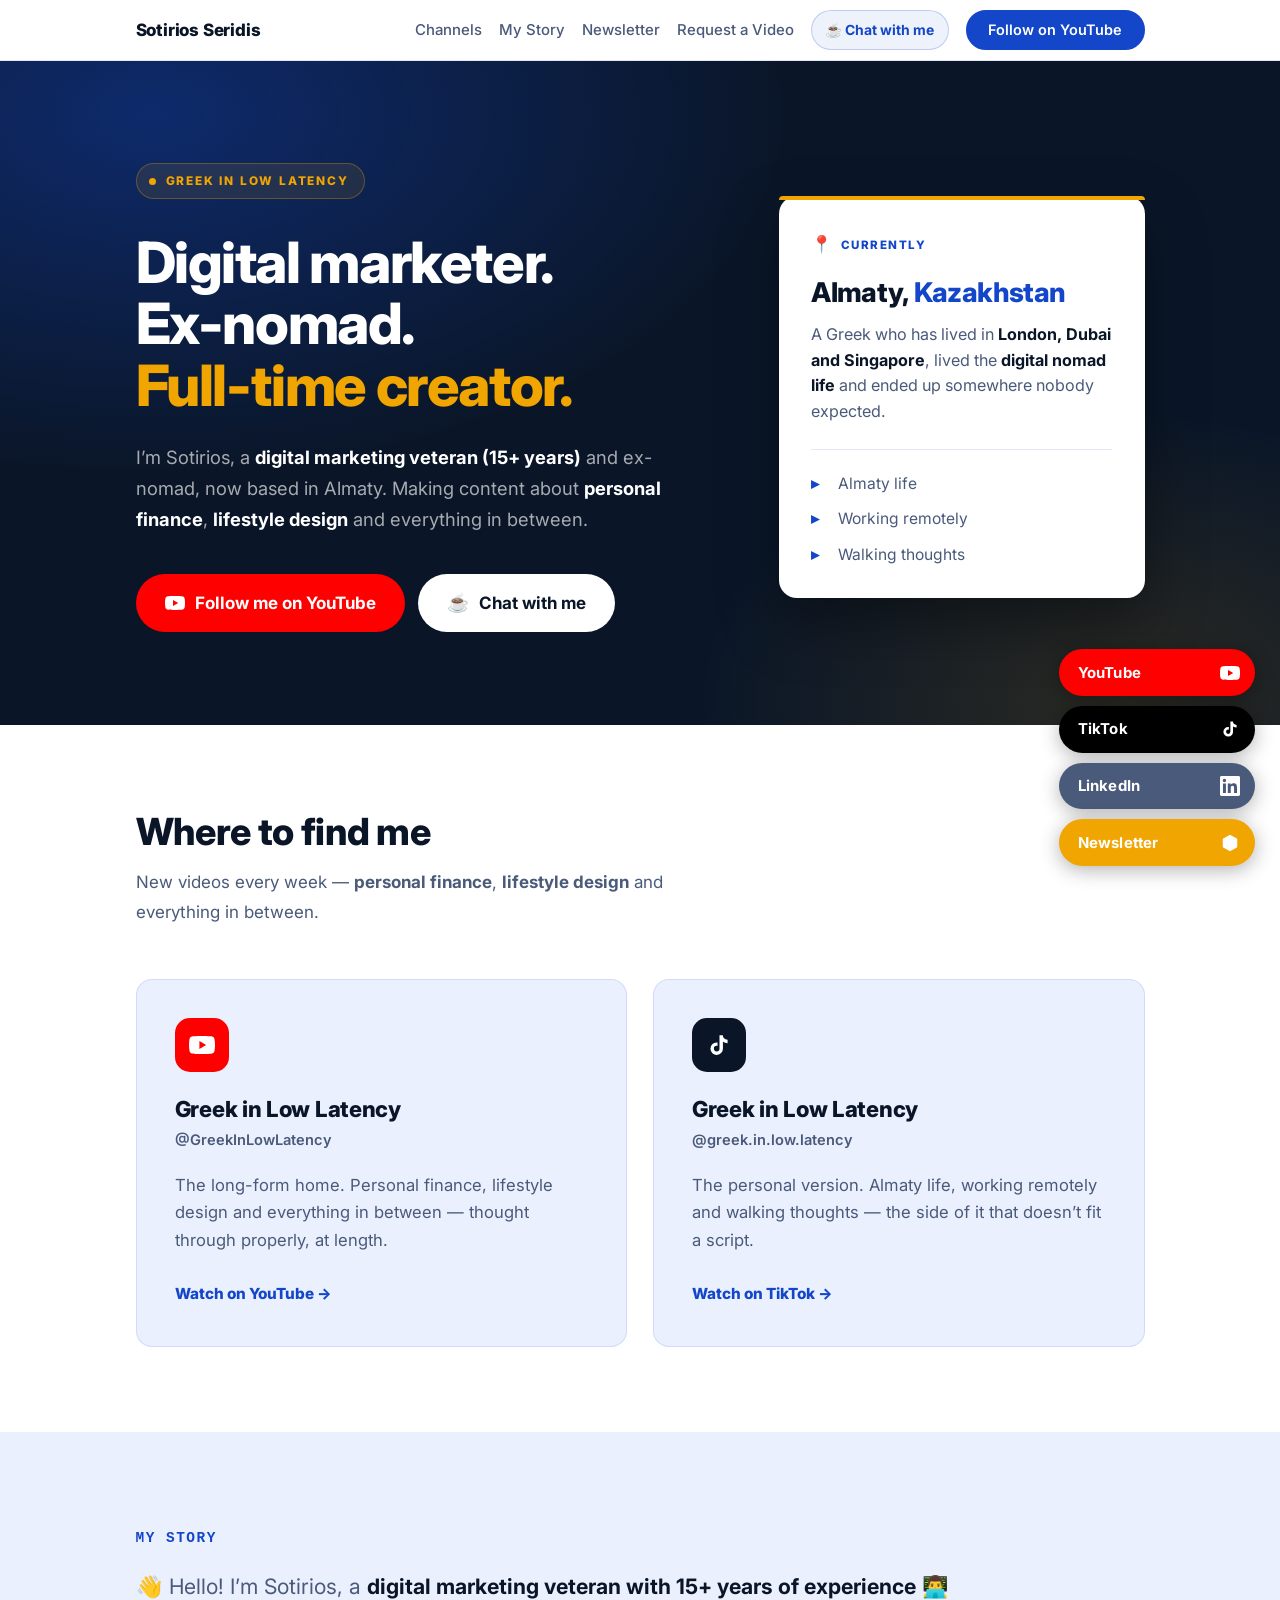
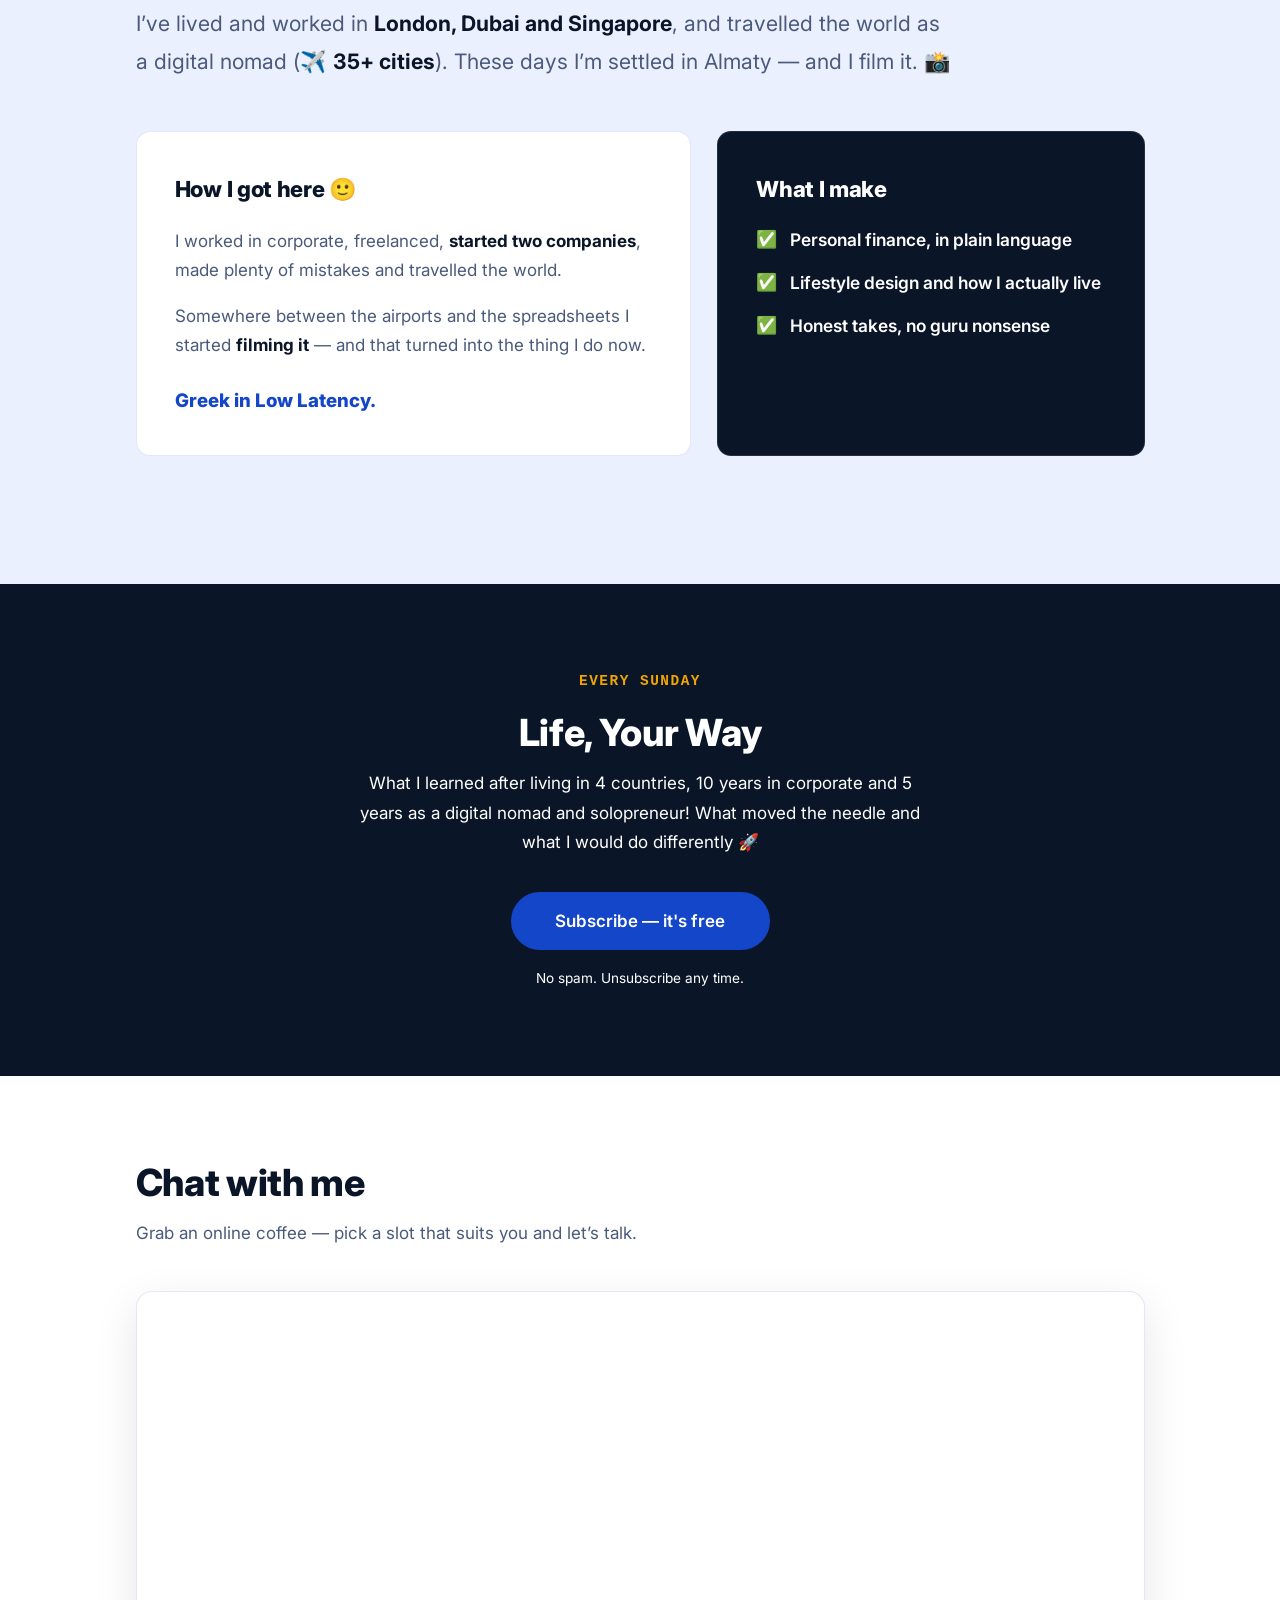
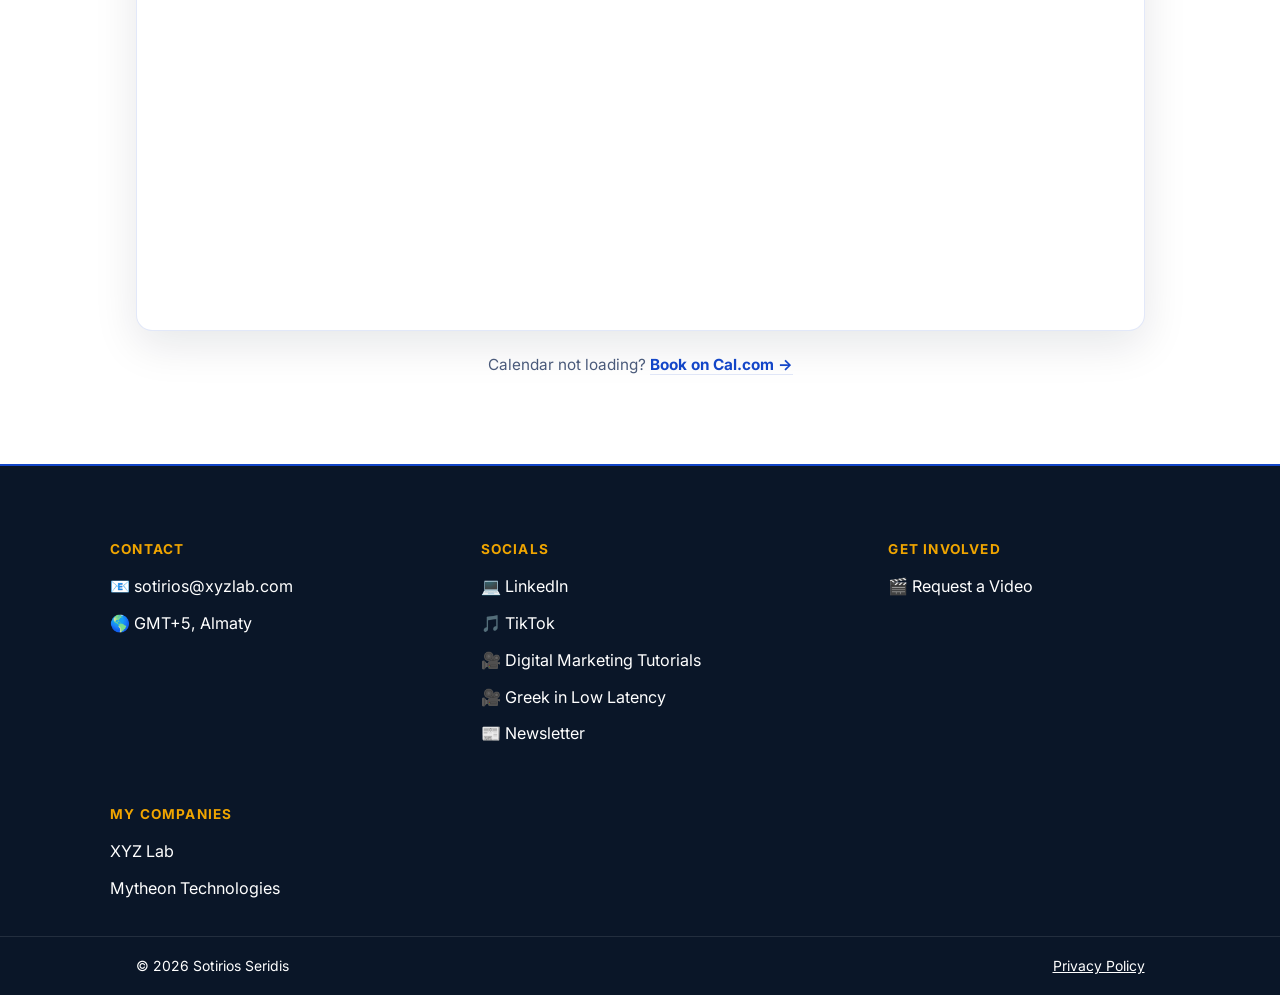
==== commit 08682e90: "Drop the role line, move Chat with me, swap the second hero CTA - "Content Creator" removed from the" ====
--- a/index.html
+++ b/index.html
@@ -28,7 +28,7 @@
   <link href="https://fonts.googleapis.com/css2?family=Inter:wght@400;500;600;700;800&display=swap" rel="stylesheet" />
   <link rel="icon" type="image/x-icon" href="favicon.ico" />
   <link rel="icon" type="image/png" href="favicon.png" />
-  <link rel="stylesheet" href="style.css?v=202611121025" />
+  <link rel="stylesheet" href="style.css?v=202611121042" />
 </head>
 <body>
   <!-- Google Tag Manager (noscript) -->
@@ -39,13 +39,13 @@
   <!-- NAV -->
   <header class="nav">
     <div class="container nav__inner">
-      <a href="#" class="nav__logo">Sotirios&nbsp;Seridis&nbsp;&nbsp;<span class="nav__sep" aria-hidden="true">|</span>&nbsp;&nbsp;<span class="nav__role">Content&nbsp;Creator</span></a>
-      <a href="#chat" class="nav__chat">&#9749;&nbsp;Chat&nbsp;with&nbsp;me</a>
+      <a href="#" class="nav__logo">Sotirios&nbsp;Seridis</a>
       <nav class="nav__links">
         <a href="#channels" class="nav__link">Channels</a>
         <a href="#story" class="nav__link">My Story</a>
         <a href="#newsletter" class="nav__link">Newsletter</a>
         <a href="/request-video" class="nav__link">Request a Video</a>
+        <a href="#chat" class="nav__chat">&#9749;&nbsp;Chat&nbsp;with&nbsp;me</a>
         <a href="https://www.youtube.com/@GreekInLowLatency" target="_blank" rel="noopener noreferrer" class="btn btn--primary btn--sm">Follow on YouTube</a>
       </nav>
       <button class="nav__burger" aria-label="Open menu" onclick="toggleMenu()">☰</button>
@@ -76,9 +76,9 @@
               <svg class="hero__social-icon" viewBox="0 0 24 24" aria-hidden="true"><path d="M23.495 6.205a3.007 3.007 0 00-2.088-2.088c-1.87-.501-9.396-.501-9.396-.501s-7.507-.01-9.396.501A3.007 3.007 0 00.527 6.205a31.247 31.247 0 00-.522 5.805 31.247 31.247 0 00.522 5.783 3.007 3.007 0 002.088 2.088c1.868.502 9.396.502 9.396.502s7.506 0 9.396-.502a3.007 3.007 0 002.088-2.088 31.247 31.247 0 00.5-5.783 31.247 31.247 0 00-.5-5.805zM9.609 15.601V8.408l6.264 3.602z"/></svg>
               Follow me on YouTube
             </a>
-            <a href="https://www.tiktok.com/@greek.in.low.latency" target="_blank" rel="noopener noreferrer" class="btn btn--lg hero__social hero__social--tt">
-              <svg class="hero__social-icon" viewBox="0 0 24 24" aria-hidden="true"><path d="M16.6 5.82A4.28 4.28 0 0115.54 3h-3.09v12.4a2.59 2.59 0 01-2.59 2.5 2.59 2.59 0 110-5.18c.27 0 .53.04.78.12v-3.2a5.86 5.86 0 00-.78-.05A5.77 5.77 0 1015.63 15V8.9a7.35 7.35 0 004.3 1.38V7.2a4.29 4.29 0 01-3.33-1.38z"/></svg>
-              Follow me on TikTok
+            <a href="#chat" class="btn btn--lg hero__social hero__social--chat">
+              <span class="hero__social-emoji" aria-hidden="true">&#9749;</span>
+              Chat with me
             </a>
           </div>
         </div>
--- a/style.css
+++ b/style.css
@@ -180,8 +180,9 @@
 .hero__social-icon { width: 20px; height: 20px; flex-shrink: 0; fill: currentColor; }
 .hero__social--yt { background: #FF0000; }
 .hero__social--yt:hover { background: #d90000; transform: translateY(-2px); }
-.hero__social--tt { background: #000; color: #fff; }
-.hero__social--tt:hover { background: #1c1c1c; transform: translateY(-2px); }
+.hero__social--chat { background: #fff; color: var(--ink); }
+.hero__social--chat:hover { background: rgba(255,255,255,0.88); transform: translateY(-2px); }
+.hero__social-emoji { font-size: 1.05rem; line-height: 1; }
 
 /* ── HERO "currently" CARD ── */
 .hero__card {
@@ -1232,9 +1233,8 @@
   .chat__cal { min-height: 560px; border-radius: 12px; }
 }
 
-/* "Chat with me" sits beside the name, not in the right-hand group */
+/* "Chat with me" sits in the right-hand group, left of the YouTube button */
 .nav__chat {
-  margin-right: auto; margin-left: 1rem;
   font-size: 0.82rem; font-weight: 700; white-space: nowrap;
   color: var(--accent);
   background: rgba(19,70,200,0.07);
@@ -1248,9 +1248,12 @@
    over at 960 instead of 768, and the pill hides at the same point —
    below that, "Chat with me" lives in the burger menu, so it is never
    missing at any width. */
+/* Six items in a 1060px bar stop fitting below ~910, so the burger takes
+   over at 960. Below that the pill hides and the burger menu carries
+   "Chat with me", so it is reachable at every width. */
 @media (max-width: 960px) {
-  .nav__chat  { display: none; }
-  .nav__links { display: none; }
+  .nav__chat   { display: none; }
+  .nav__links  { display: none; }
   .nav__burger { display: block; }
 }
 
@@ -1317,15 +1320,3 @@
    Spacing lives in the markup, not in a flex gap, so it still reads
    correctly if the stylesheet is cached or fails to load. */
 .nav__logo { white-space: nowrap; line-height: 1.2; }
-.nav__sep {
-  color: var(--border);
-  font-weight: 400;
-  margin: 0 0.15rem;
-}
-.nav__role {
-  font-size: 0.8rem;
-  font-weight: 600;
-  letter-spacing: 0.02em;
-  color: var(--accent);
-}
-@media (max-width: 1180px) { .nav__sep, .nav__role { display: none; } }
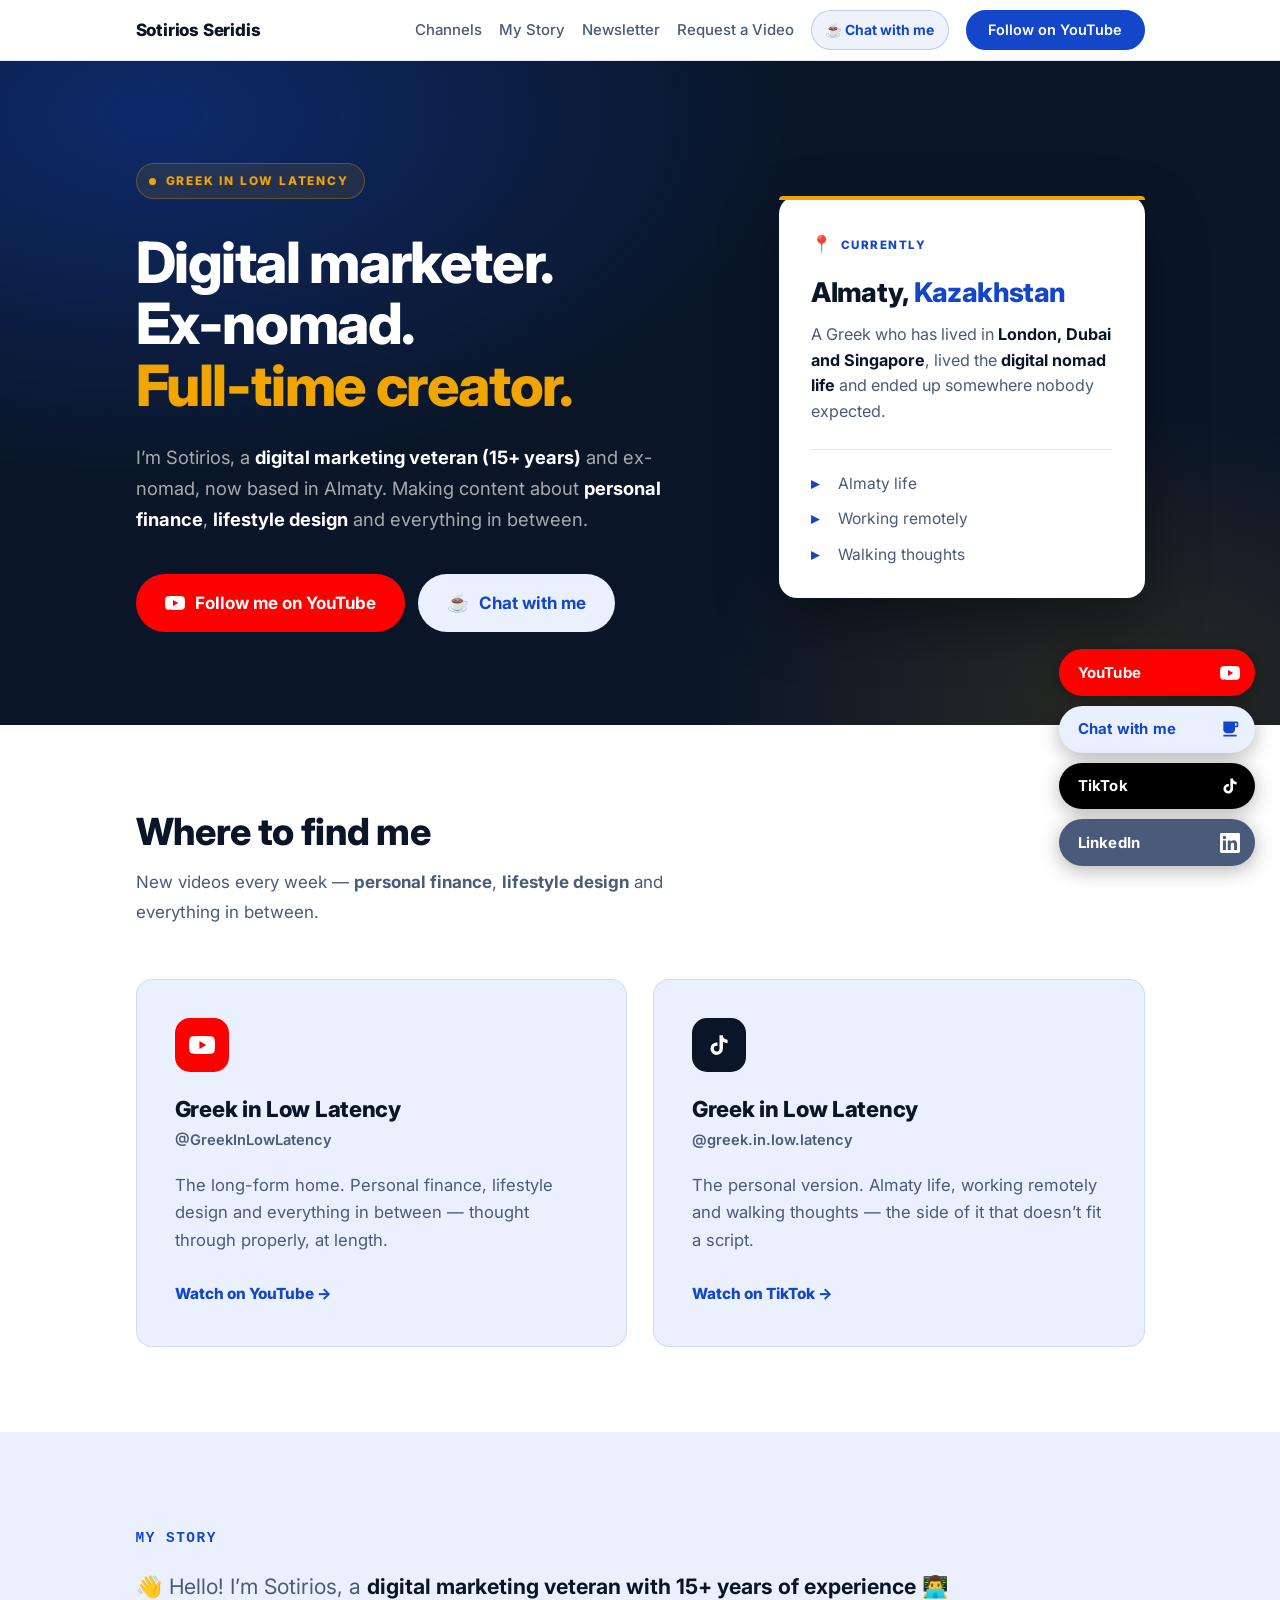
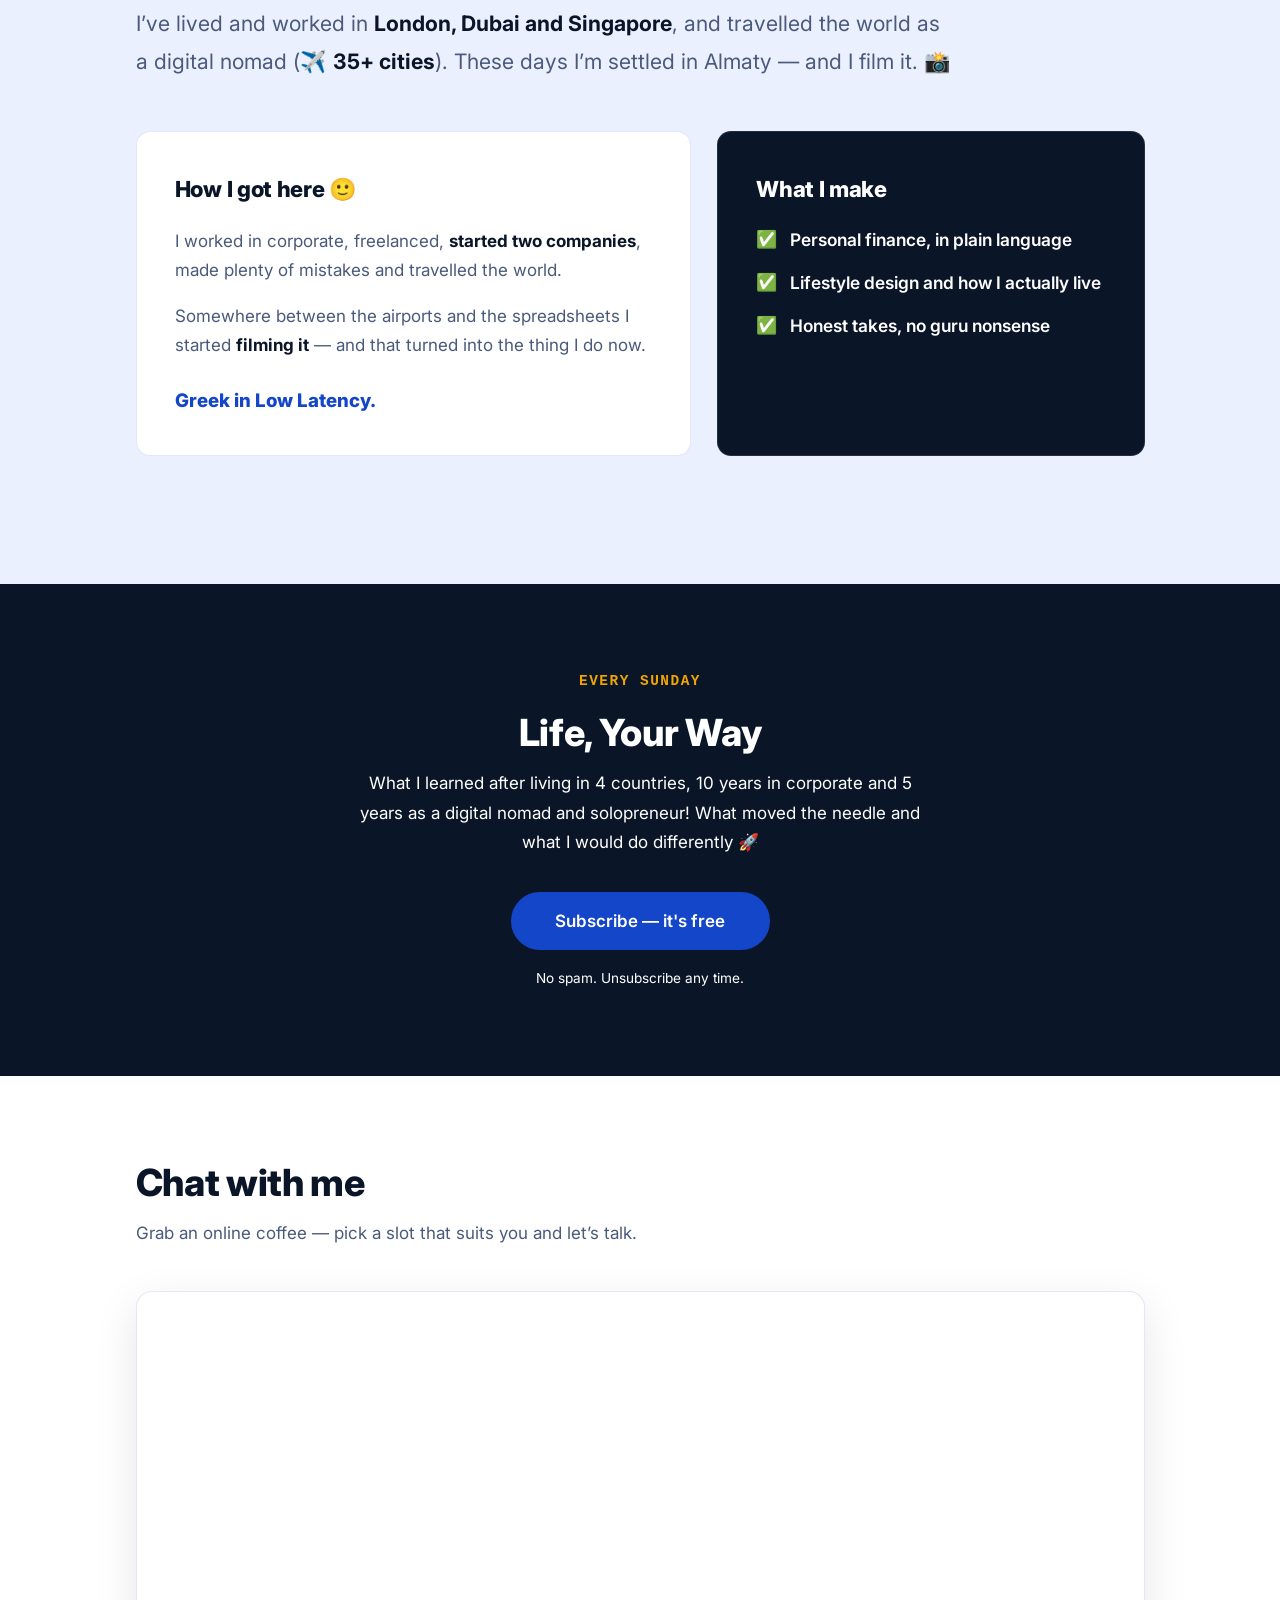
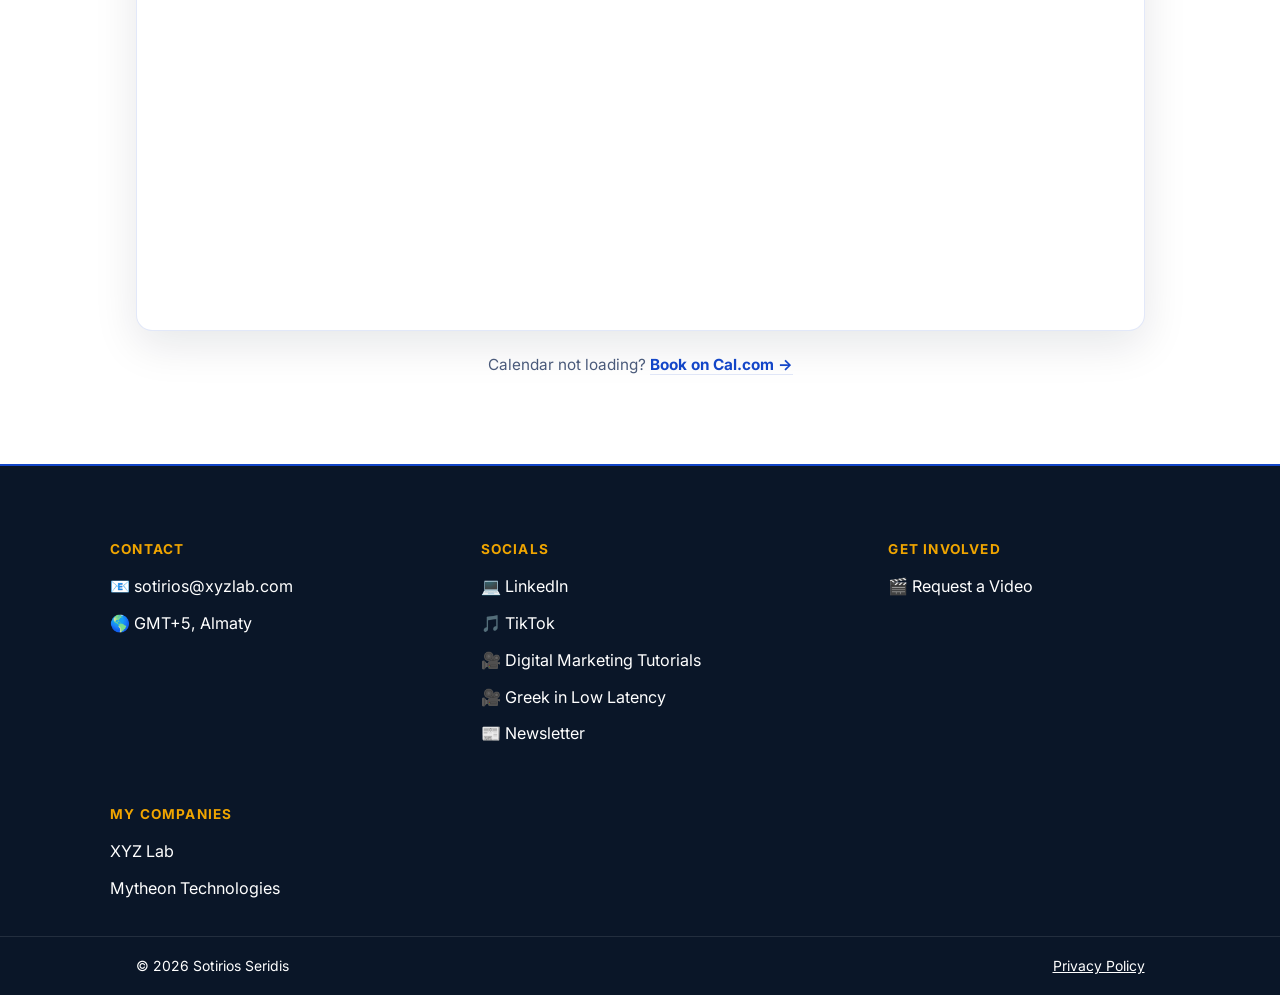
==== commit a6a4f479: "Chat with me in light blue; swap it into the floating stack - Hero CTA takes the header pill's light" ====
--- a/index.html
+++ b/index.html
@@ -28,7 +28,7 @@
   <link href="https://fonts.googleapis.com/css2?family=Inter:wght@400;500;600;700;800&display=swap" rel="stylesheet" />
   <link rel="icon" type="image/x-icon" href="favicon.ico" />
   <link rel="icon" type="image/png" href="favicon.png" />
-  <link rel="stylesheet" href="style.css?v=202611121042" />
+  <link rel="stylesheet" href="style.css?v=202611121052" />
 </head>
 <body>
   <!-- Google Tag Manager (noscript) -->
@@ -241,6 +241,10 @@
       <span class="floating-btn__label">YouTube</span>
       <svg class="floating-btn__icon" viewBox="0 0 24 24" fill="white" xmlns="http://www.w3.org/2000/svg"><path d="M23.495 6.205a3.007 3.007 0 00-2.088-2.088c-1.87-.501-9.396-.501-9.396-.501s-7.507-.01-9.396.501A3.007 3.007 0 00.527 6.205a31.247 31.247 0 00-.522 5.805 31.247 31.247 0 00.522 5.783 3.007 3.007 0 002.088 2.088c1.868.502 9.396.502 9.396.502s7.506 0 9.396-.502a3.007 3.007 0 002.088-2.088 31.247 31.247 0 00.5-5.783 31.247 31.247 0 00-.5-5.805zM9.609 15.601V8.408l6.264 3.602z"/></svg>
     </a>
+    <a href="#chat" class="floating-btn floating-btn--chat" aria-label="Chat with me">
+      <span class="floating-btn__label">Chat with me</span>
+      <svg class="floating-btn__icon" viewBox="0 0 24 24" fill="currentColor" xmlns="http://www.w3.org/2000/svg"><path d="M20 3H4v10c0 2.21 1.79 4 4 4h6c2.21 0 4-1.79 4-4v-3h2c1.11 0 2-.9 2-2V5c0-1.11-.89-2-2-2zm0 5h-2V5h2v3zM4 19h16v2H4z"/></svg>
+    </a>
     <a href="https://www.tiktok.com/@greek.in.low.latency" target="_blank" rel="noopener noreferrer" class="floating-btn floating-btn--tiktok" aria-label="TikTok">
       <span class="floating-btn__label">TikTok</span>
       <svg class="floating-btn__icon" viewBox="0 0 24 24" fill="white" xmlns="http://www.w3.org/2000/svg"><path d="M16.6 5.82A4.28 4.28 0 0115.54 3h-3.09v12.4a2.59 2.59 0 01-2.59 2.5 2.59 2.59 0 110-5.18c.27 0 .53.04.78.12v-3.2a5.86 5.86 0 00-.78-.05A5.77 5.77 0 1015.63 15V8.9a7.35 7.35 0 004.3 1.38V7.2a4.29 4.29 0 01-3.33-1.38z"/></svg>
@@ -248,10 +252,6 @@
     <a href="https://www.linkedin.com/in/seridis/" target="_blank" class="floating-btn floating-btn--linkedin" aria-label="LinkedIn">
       <span class="floating-btn__label">LinkedIn</span>
       <svg class="floating-btn__icon" viewBox="0 0 24 24" fill="white" xmlns="http://www.w3.org/2000/svg"><path d="M20.447 20.452h-3.554v-5.569c0-1.328-.027-3.037-1.852-3.037-1.853 0-2.136 1.445-2.136 2.939v5.667H9.351V9h3.414v1.561h.046c.477-.9 1.637-1.85 3.37-1.85 3.601 0 4.267 2.37 4.267 5.455v6.286zM5.337 7.433a2.062 2.062 0 01-2.063-2.065 2.064 2.064 0 112.063 2.065zm1.782 13.019H3.555V9h3.564v11.452zM22.225 0H1.771C.792 0 0 .774 0 1.729v20.542C0 23.227.792 24 1.771 24h20.451C23.2 24 24 23.227 24 22.271V1.729C24 .774 23.2 0 22.222 0h.003z"/></svg>
-    </a>
-    <a href="https://sotirios.beehiiv.com/subscribe" target="_blank" class="floating-btn floating-btn--beehiiv" aria-label="Newsletter">
-      <span class="floating-btn__label">Newsletter</span>
-      <svg class="floating-btn__icon" viewBox="0 0 24 24" fill="white" xmlns="http://www.w3.org/2000/svg"><path d="M12 2l8.66 5v10L12 22l-8.66-5V7z"/></svg>
     </a>
   </div>
   </div>
--- a/style.css
+++ b/style.css
@@ -180,8 +180,8 @@
 .hero__social-icon { width: 20px; height: 20px; flex-shrink: 0; fill: currentColor; }
 .hero__social--yt { background: #FF0000; }
 .hero__social--yt:hover { background: #d90000; transform: translateY(-2px); }
-.hero__social--chat { background: #fff; color: var(--ink); }
-.hero__social--chat:hover { background: rgba(255,255,255,0.88); transform: translateY(-2px); }
+.hero__social--chat { background: var(--surface); color: var(--accent); }
+.hero__social--chat:hover { background: var(--surface-2); transform: translateY(-2px); }
 .hero__social-emoji { font-size: 1.05rem; line-height: 1; }
 
 /* ── HERO "currently" CARD ── */
@@ -1177,6 +1177,9 @@
 /* YouTube brand red */
 .floating-btn--youtube { background: #FF0000; }
 .floating-btn--tiktok { background: #000; }
+/* the only pale button in the stack, so its label and icon go dark */
+.floating-btn--chat { background: var(--surface); color: var(--accent); }
+.floating-btn--chat:hover { background: var(--surface-2); }
 
 
 /* ── THE SHIFT ── */
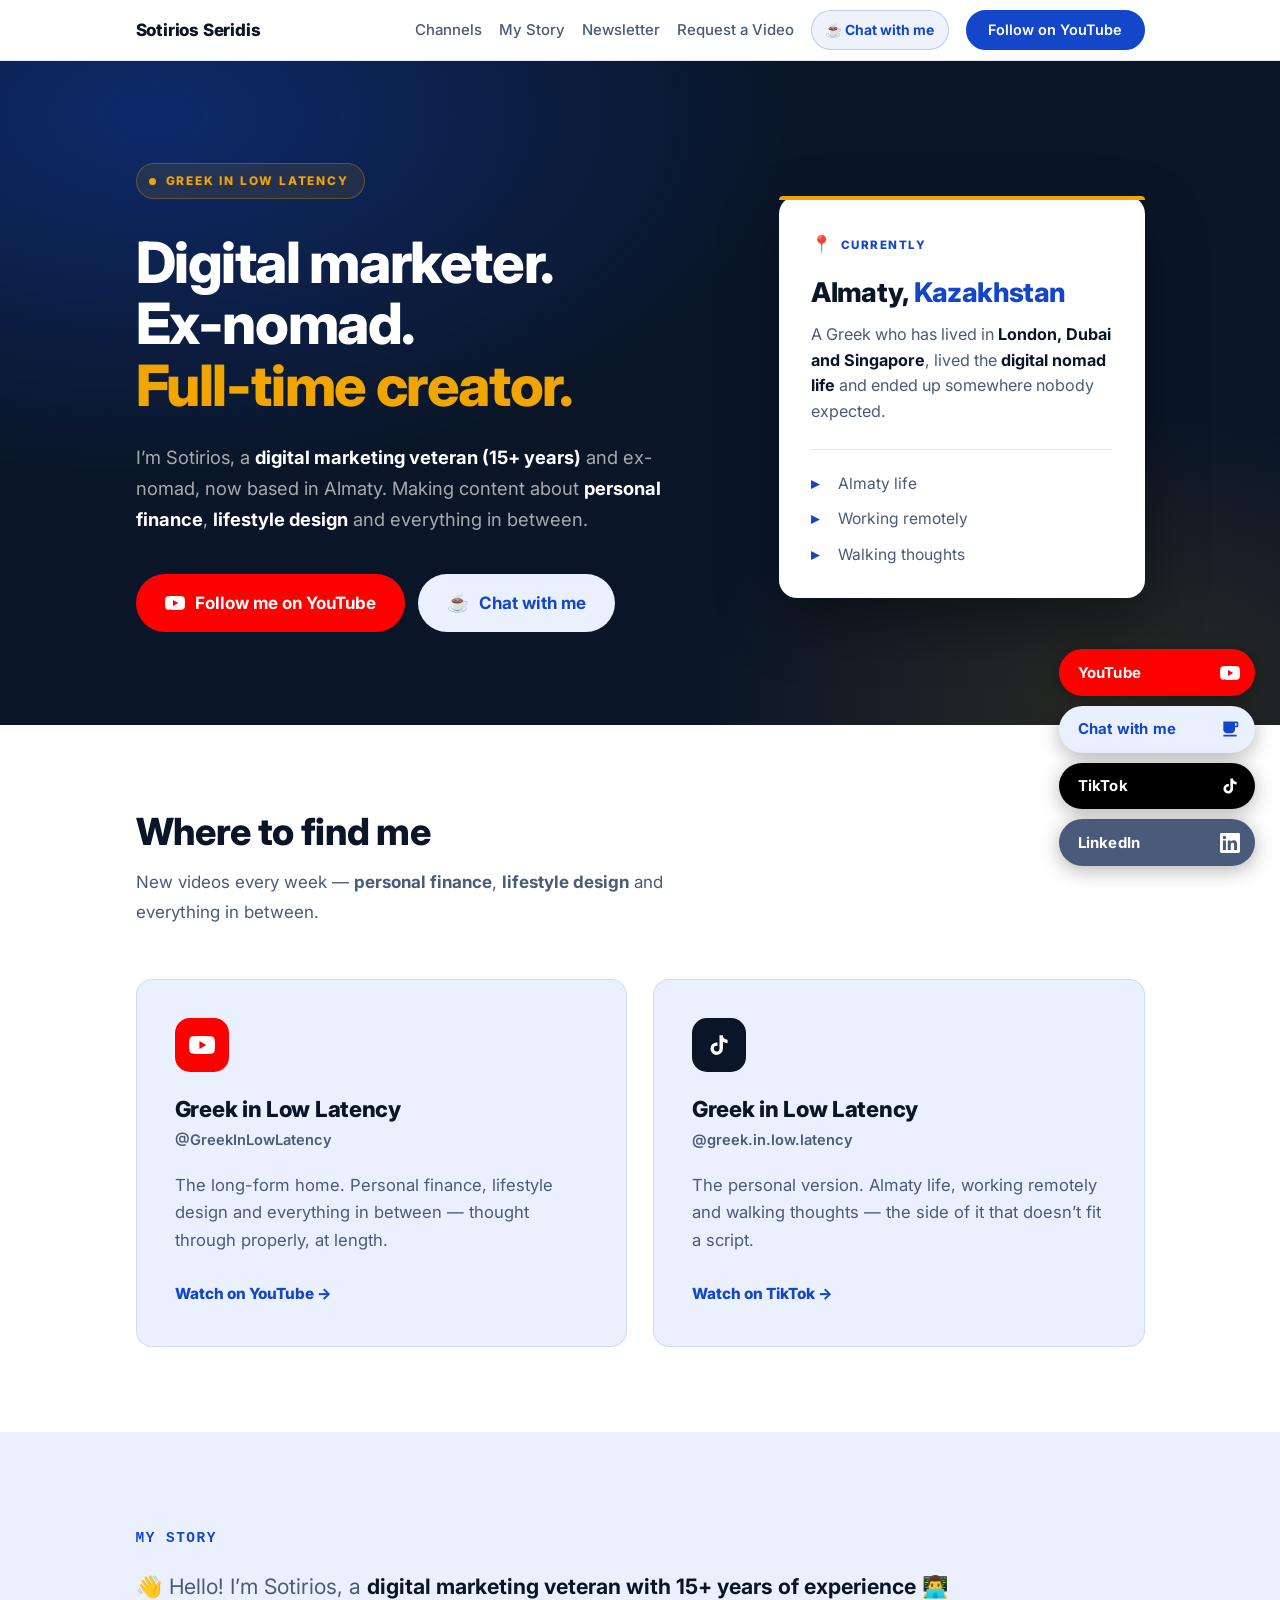
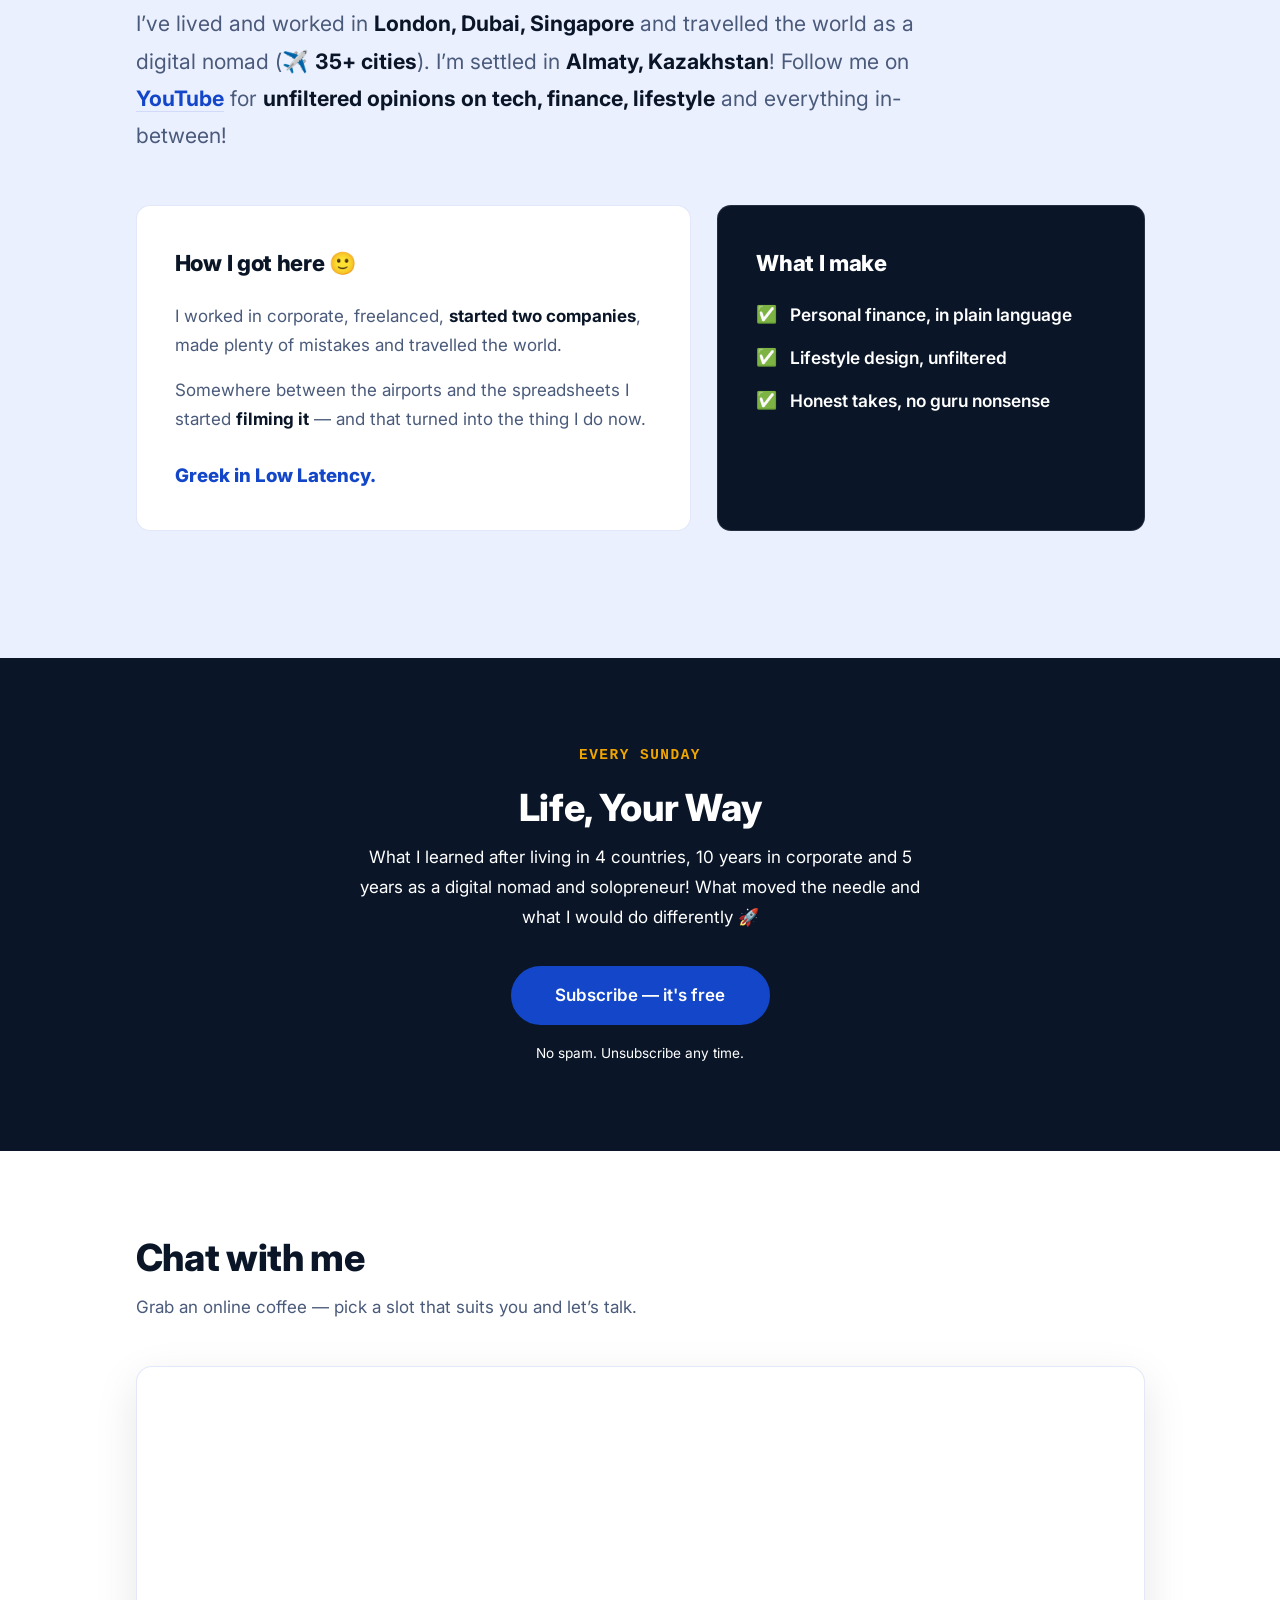
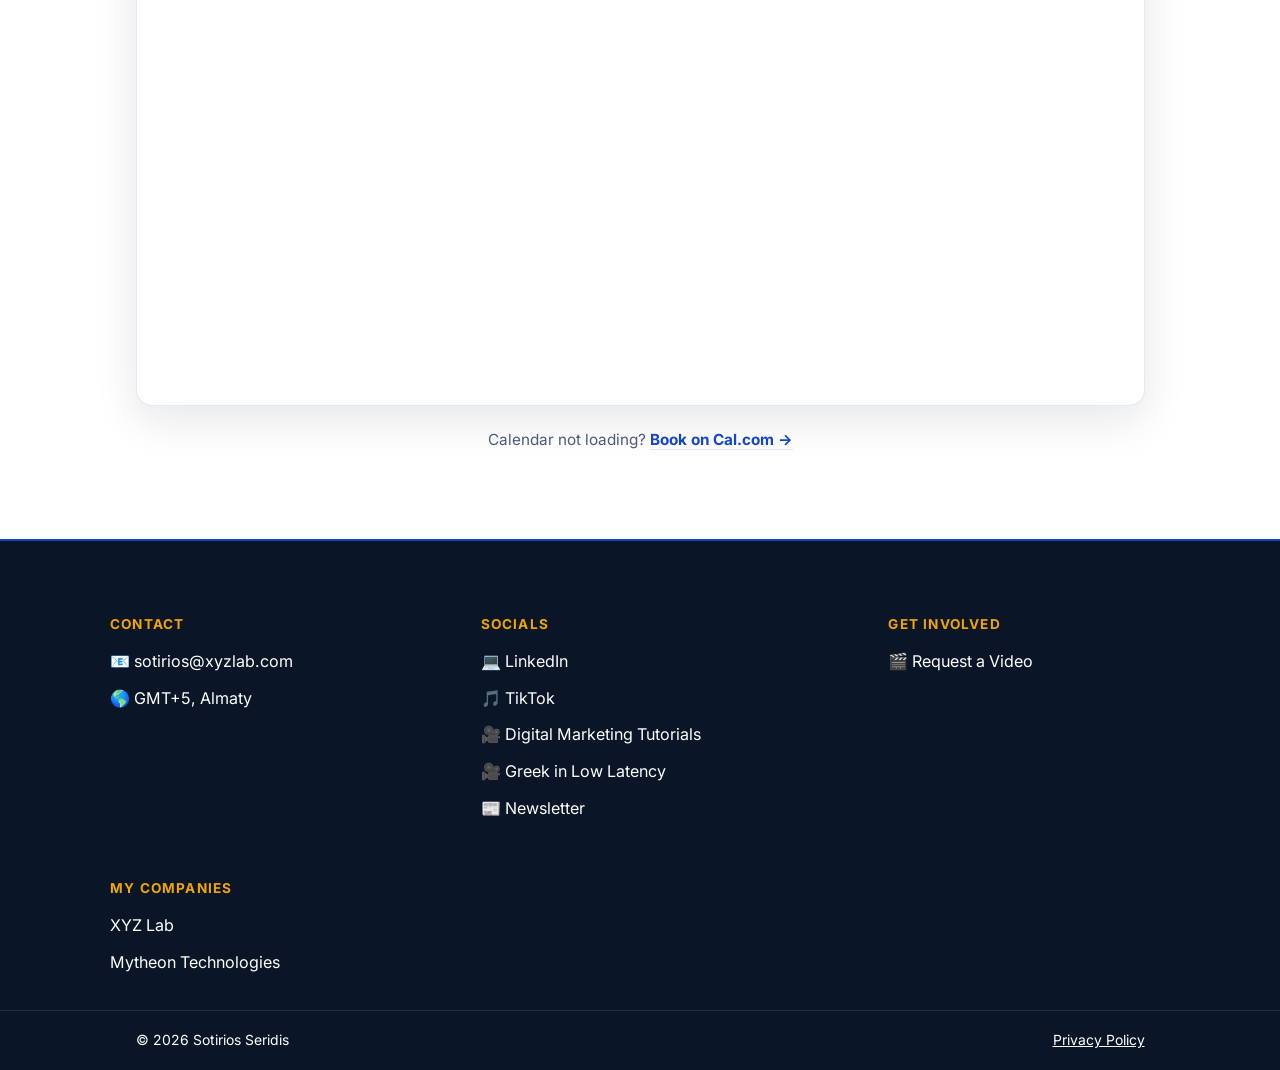
==== commit 7c192f01: "My Story: new lead paragraph; "Lifestyle design, unfiltered" The lead now ends on a call to action r" ====
--- a/index.html
+++ b/index.html
@@ -28,7 +28,7 @@
   <link href="https://fonts.googleapis.com/css2?family=Inter:wght@400;500;600;700;800&display=swap" rel="stylesheet" />
   <link rel="icon" type="image/x-icon" href="favicon.ico" />
   <link rel="icon" type="image/png" href="favicon.png" />
-  <link rel="stylesheet" href="style.css?v=202611121052" />
+  <link rel="stylesheet" href="style.css?v=202611121113" />
 </head>
 <body>
   <!-- Google Tag Manager (noscript) -->
@@ -131,7 +131,7 @@
   <section class="story" id="story">
     <div class="container">
       <p class="eyebrow">My story</p>
-      <p class="story__lead">&#128075; Hello! I&rsquo;m Sotirios, a <strong>digital marketing veteran with 15+ years of experience</strong> &#128104;&zwj;&#128187; I&rsquo;ve lived and worked in <strong>London, Dubai and Singapore</strong>, and travelled the world as a digital nomad (&#9992;&#65039; <strong>35+ cities</strong>). These days I&rsquo;m settled in Almaty &mdash; and I film it. &#128248;</p>
+      <p class="story__lead">&#128075; Hello! I&rsquo;m Sotirios, a <strong>digital marketing veteran with 15+ years of experience</strong> &#128104;&zwj;&#128187; I&rsquo;ve lived and worked in <strong>London, Dubai, Singapore</strong> and travelled the world as a digital nomad (&#9992;&#65039; <strong>35+ cities</strong>). I&rsquo;m settled in <strong>Almaty, Kazakhstan</strong>! Follow me on <a href="https://www.youtube.com/@GreekInLowLatency" target="_blank" rel="noopener noreferrer">YouTube</a> for <strong>unfiltered opinions on tech, finance, lifestyle</strong> and everything in-between!</p>
 
       <div class="story__grid">
         <div class="story__card">
@@ -145,7 +145,7 @@
           <h3 class="story__h3">What I make</h3>
           <ul class="story__ticks">
             <li>Personal finance, in plain language</li>
-            <li>Lifestyle design and how I actually live</li>
+            <li>Lifestyle design, unfiltered</li>
             <li>Honest takes, no guru nonsense</li>
           </ul>
         </div>
--- a/style.css
+++ b/style.css
@@ -1269,6 +1269,8 @@
   max-width: 820px; margin-bottom: 3rem;
 }
 .story__lead strong { color: var(--ink); font-weight: 700; }
+.story__lead a { color: var(--accent); font-weight: 700; border-bottom: 1px solid var(--border); }
+.story__lead a:hover { border-bottom-color: var(--accent); }
 
 .story__grid {
   display: grid; grid-template-columns: 1.3fr 1fr;
